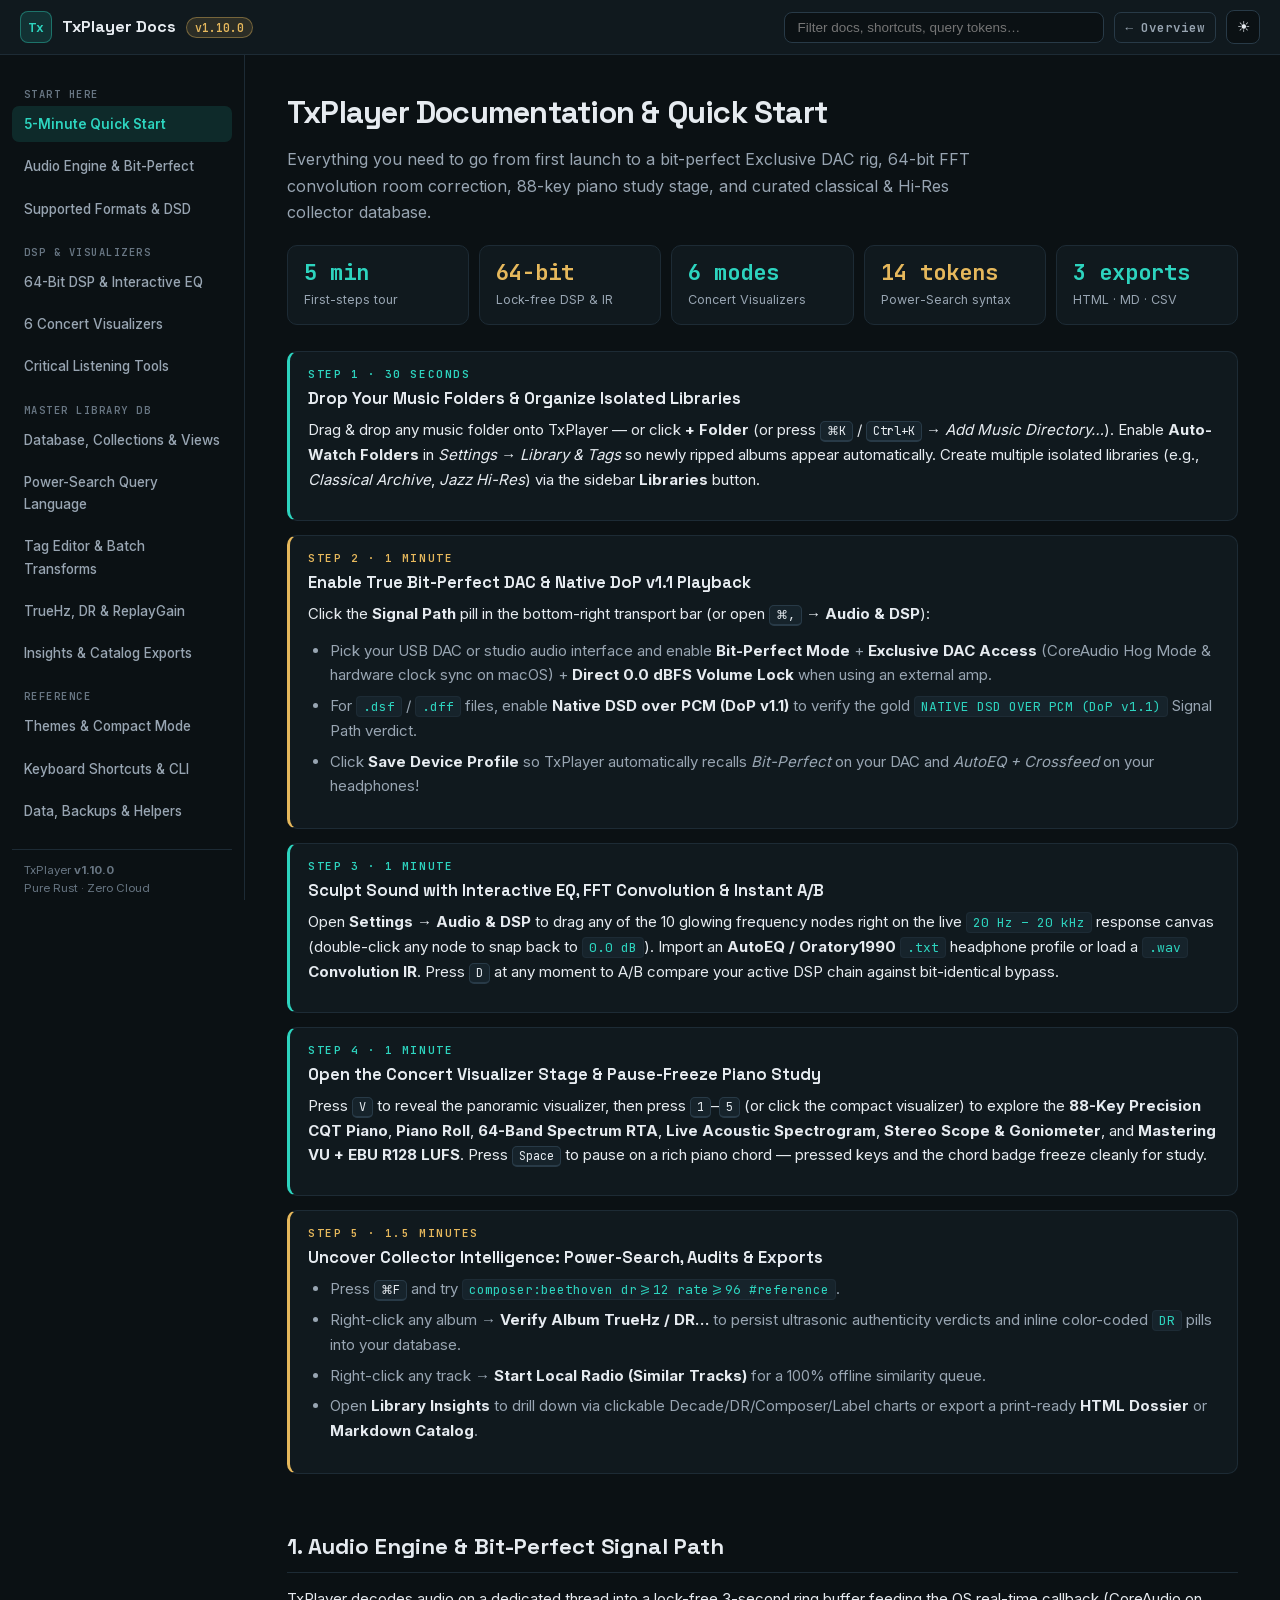
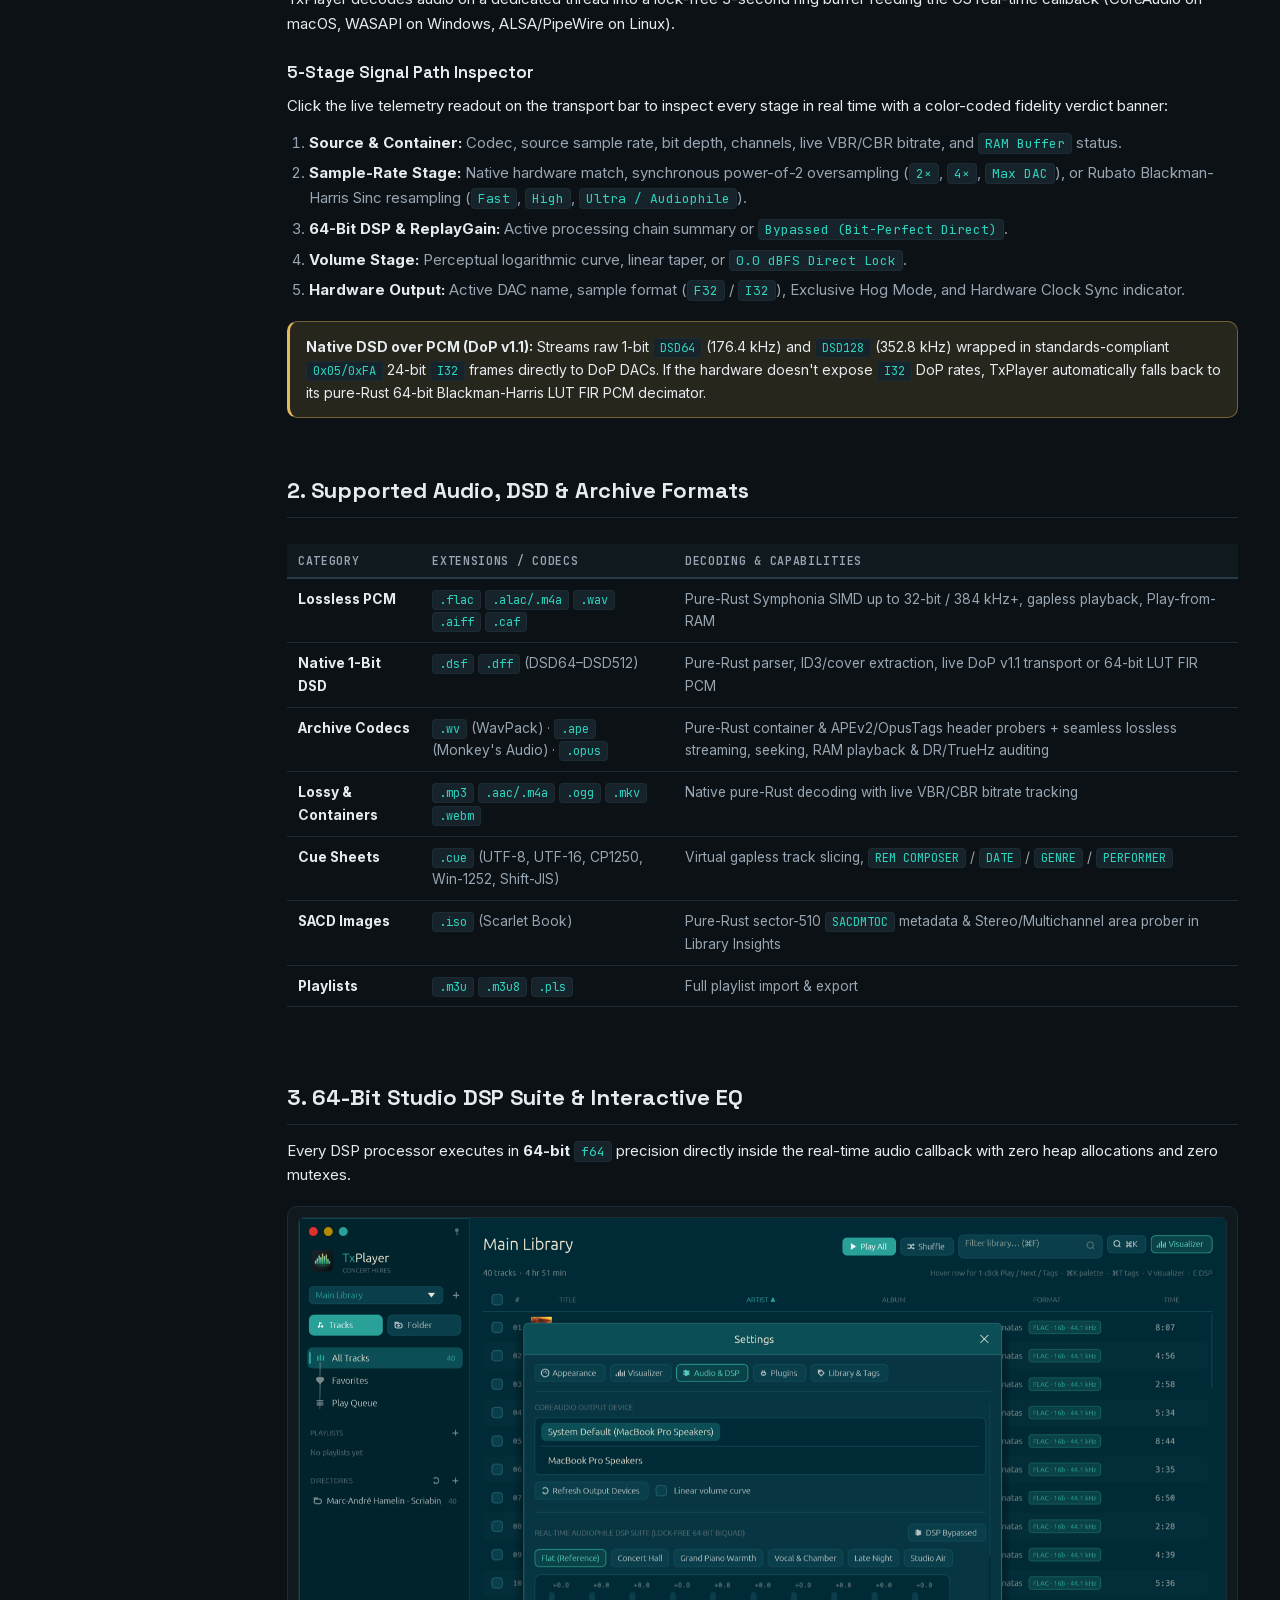
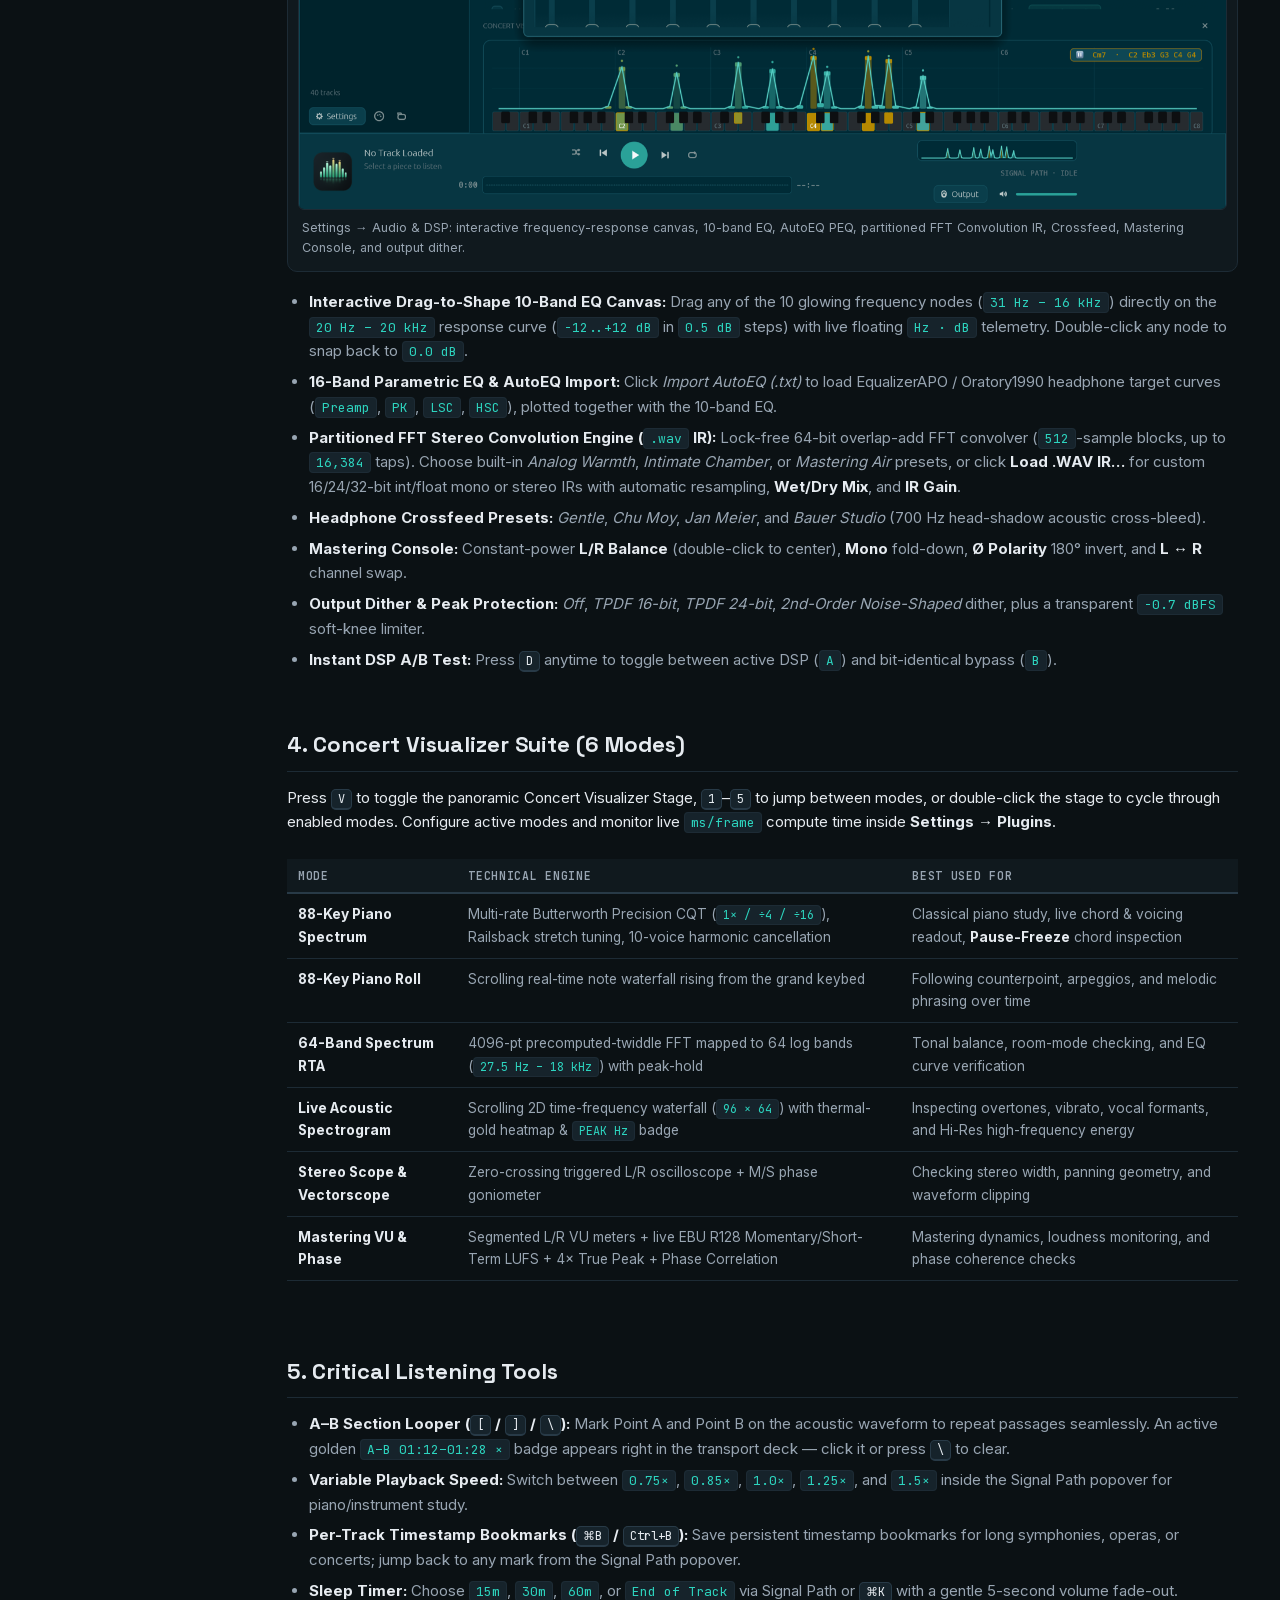
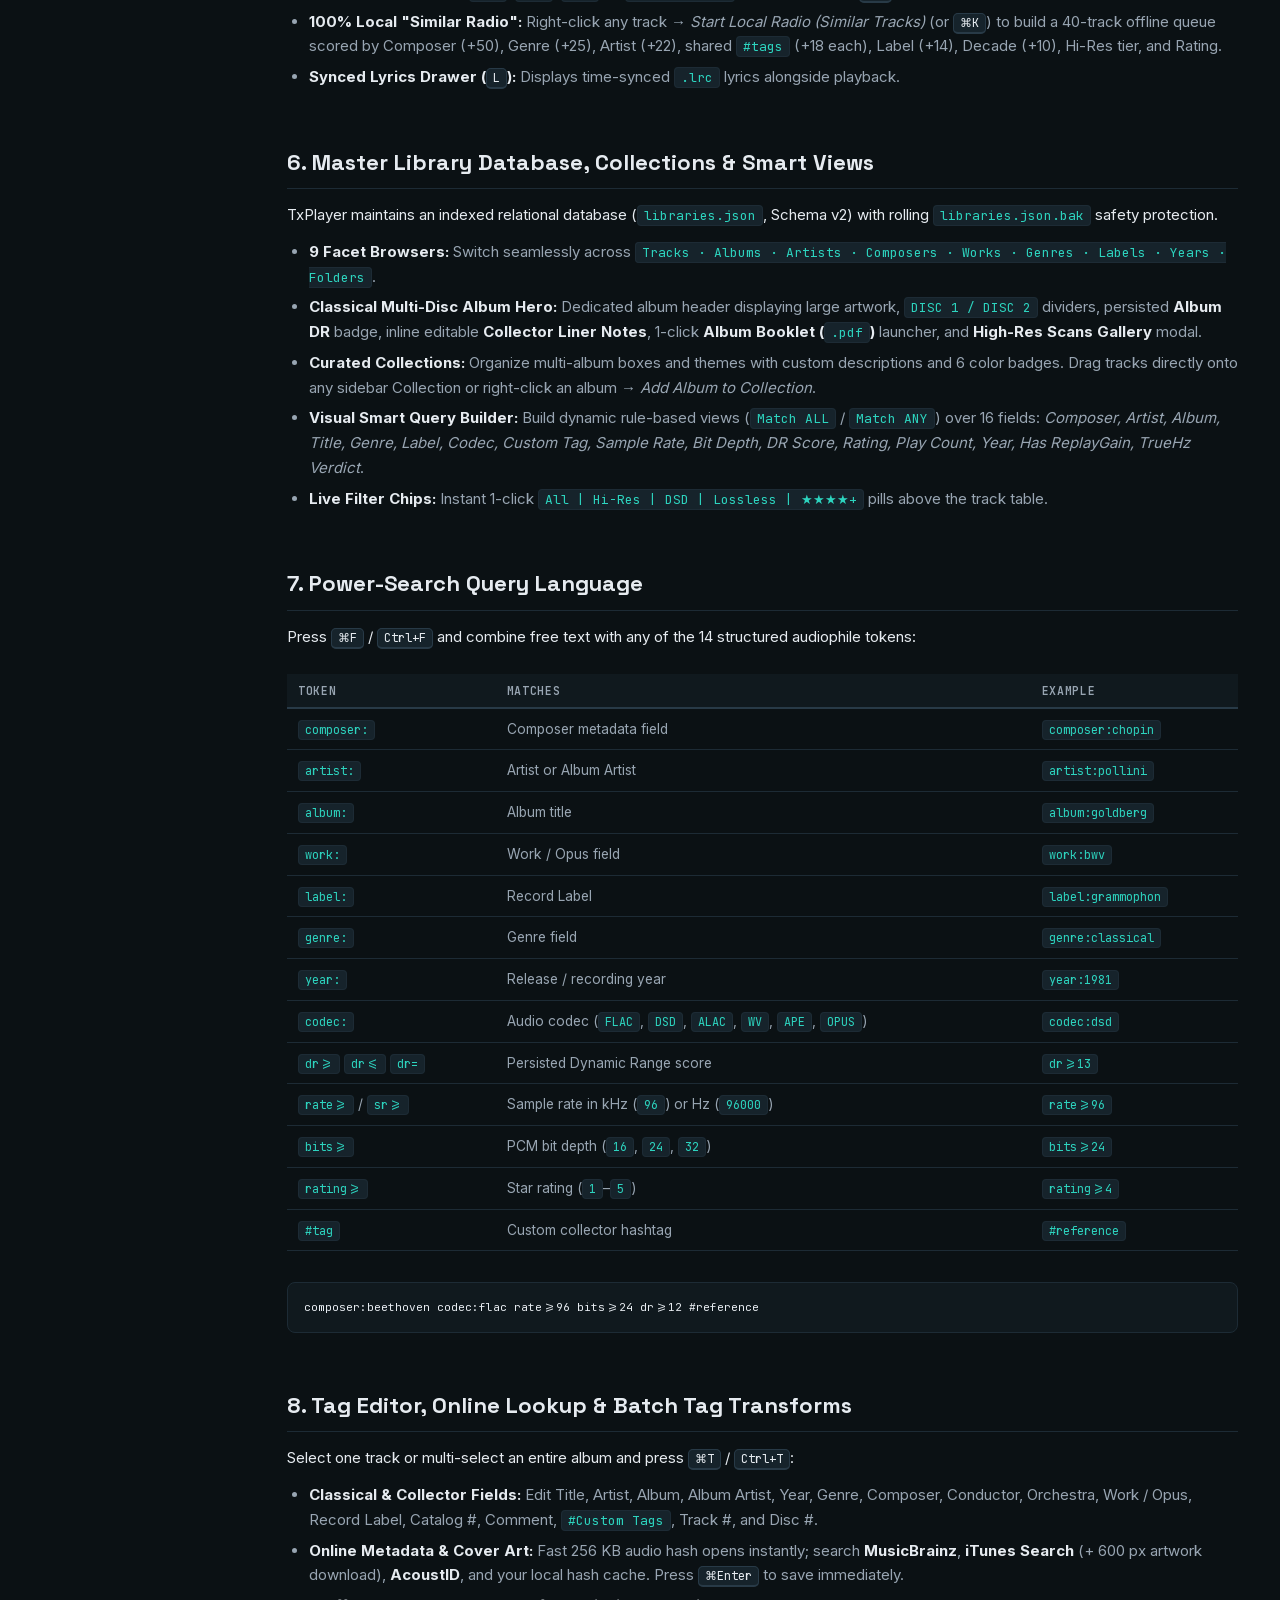
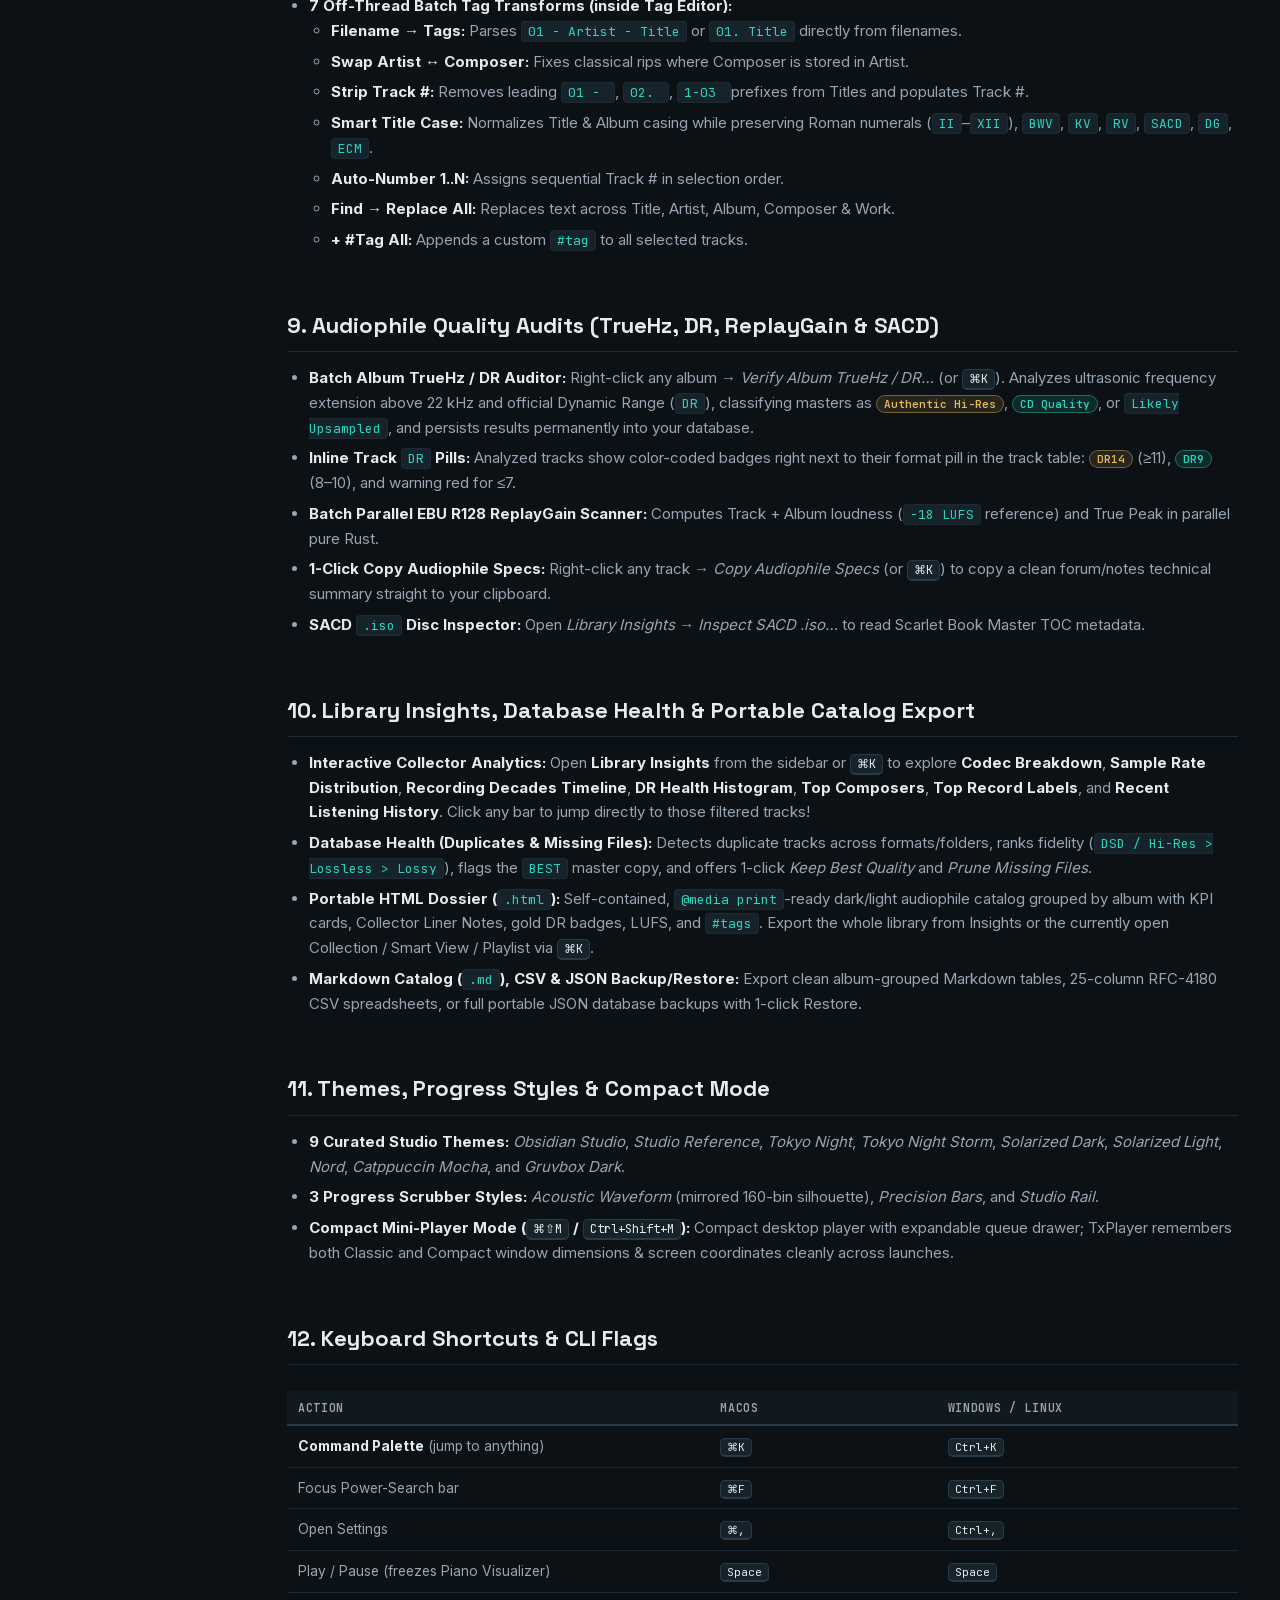
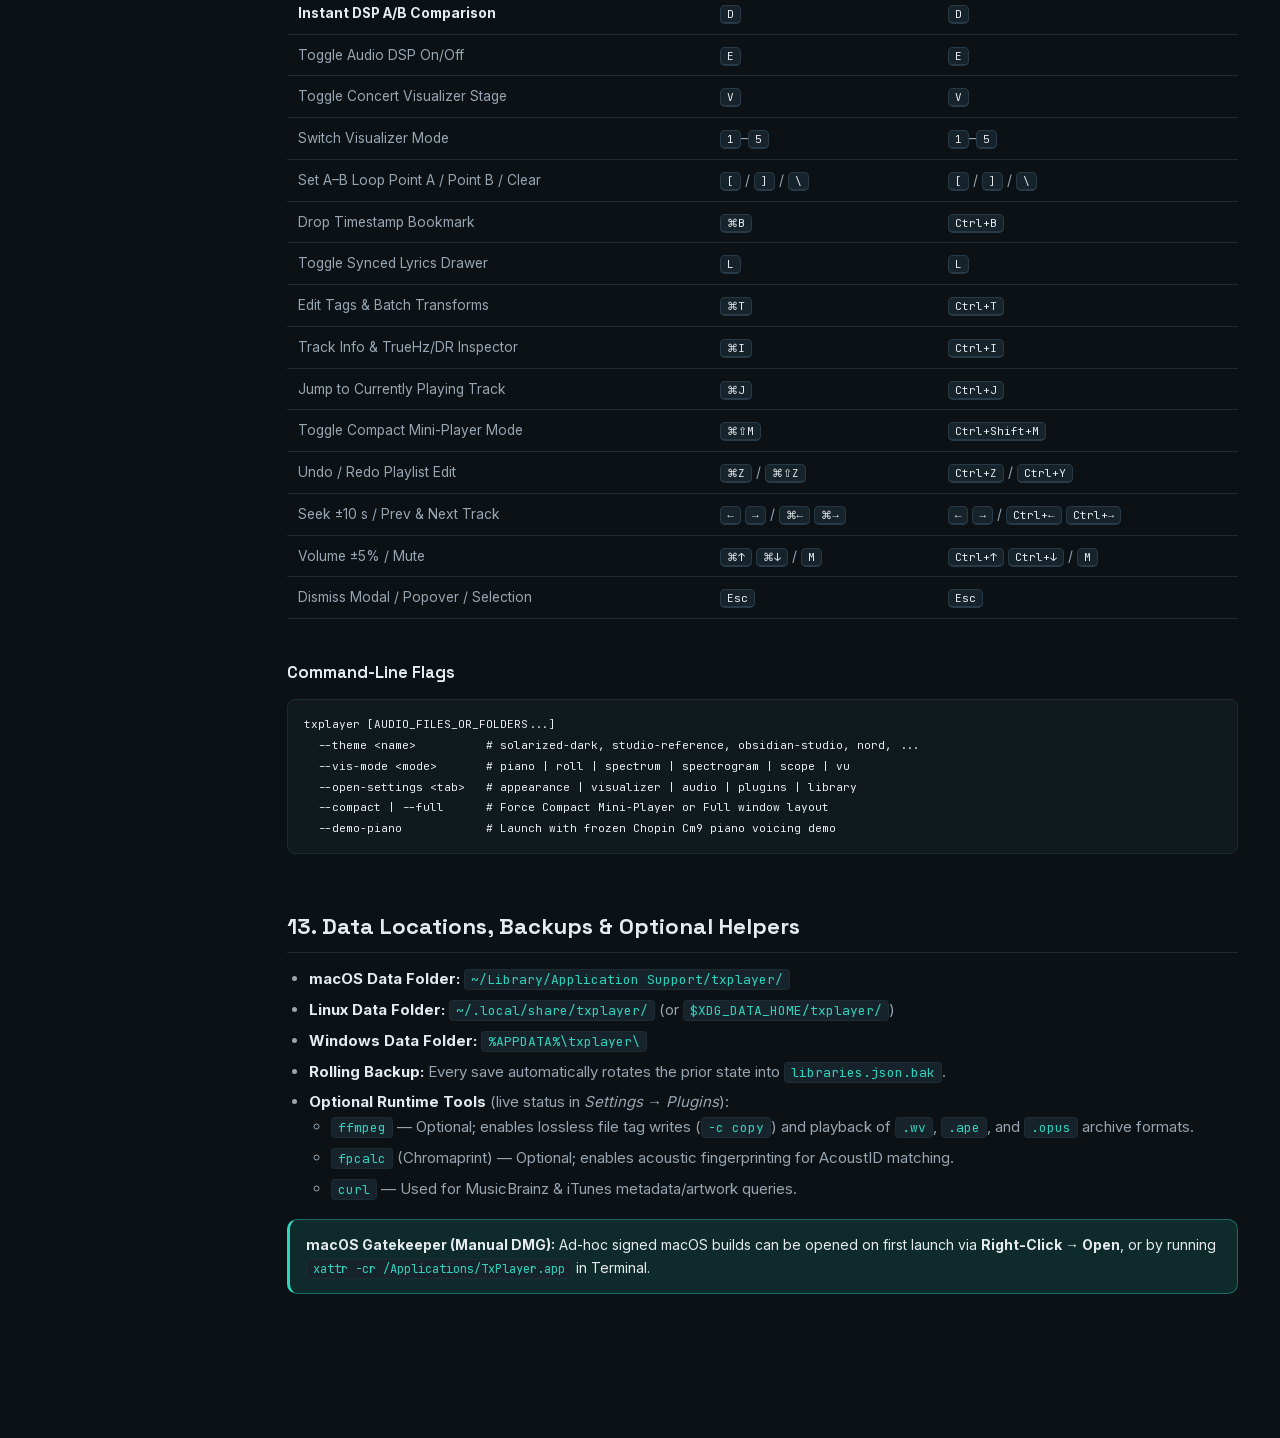
==== web/docs/index.html @ b14d5ac4 "docs: add Quick Start, Complete User Guide, updated README & tuxie.eu/txplayer web presentation" ====
<!doctype html>
<html lang="en" data-theme="dark">
<head>
<meta charset="utf-8">
<meta name="viewport" content="width=device-width, initial-scale=1">
<title>TxPlayer Documentation &amp; Quick Start · v1.10.0</title>
<link rel="icon" type="image/png" href="favicon.png">
<meta name="description" content="Complete Quick Start, First Steps, and Technical Reference Manual for TxPlayer v1.10.0 — bit-perfect Rust audiophile player, 64-bit DSP &amp; FFT convolution, 88-key piano visualizer, and master library database.">
<style>
@font-face { font-family:'Space Grotesk'; src:url('../fonts/space-grotesk.woff2') format('woff2'); font-weight:300 700; font-display:swap; }
@font-face { font-family:'Inter'; src:url('../fonts/inter.woff2') format('woff2'); font-weight:100 900; font-display:swap; }
@font-face { font-family:'JetBrains Mono'; src:url('../fonts/jetbrains-mono.woff2') format('woff2'); font-weight:100 800; font-display:swap; }

:root{
  --accent:#2dd4bf; --accent-dim:rgba(45,212,191,.13); --accent-brd:rgba(45,212,191,.4);
  --gold:#e6b85c; --gold-dim:rgba(230,184,92,.13); --gold-brd:rgba(230,184,92,.4);
  --bg:#0b1114; --bg2:#10191e; --bg3:#16232b; --panel:#10191e;
  --tx:#e6ebf0; --tx-dim:#98a5b2; --tx-mute:#687683;
  --brd:#1d2b35; --brd2:#283a47;
  --ok:#4cd98a; --warn:#e6b85c; --bad:#ff6c6c;
  --radius:10px; --maxw:1040px;
  --font:'Inter',-apple-system,BlinkMacSystemFont,"Segoe UI",Roboto,sans-serif;
  --disp:'Space Grotesk','Inter',-apple-system,BlinkMacSystemFont,"Segoe UI",sans-serif;
  --mono:'JetBrains Mono',"SF Mono",ui-monospace,Menlo,Consolas,monospace;
}
:root[data-theme="light"]{
  --accent:#0f8c7d; --accent-dim:rgba(15,140,125,.10); --accent-brd:rgba(15,140,125,.35);
  --gold:#9e6d10; --gold-dim:rgba(158,109,16,.10); --gold-brd:rgba(158,109,16,.35);
  --bg:#f6f8fa; --bg2:#ffffff; --bg3:#edf1f5; --panel:#ffffff;
  --tx:#151c22; --tx-dim:#4b5966; --tx-mute:#758492;
  --brd:#dce3ea; --brd2:#c7d2dc;
}
*{box-sizing:border-box}
html{scroll-behavior:smooth}
body{margin:0;background:var(--bg);color:var(--tx);font:15px/1.65 var(--font);-webkit-font-smoothing:antialiased}
a{color:var(--accent);text-decoration:none}
a:hover{text-decoration:underline}
code{font:.86em var(--mono);background:var(--bg3);padding:1px 6px;border-radius:4px;border:1px solid var(--brd);color:var(--accent)}
kbd{font:.8em var(--mono);background:var(--bg3);border:1px solid var(--brd2);border-bottom-width:2px;border-radius:5px;padding:1px 6px;color:var(--tx)}
pre{background:var(--bg2);border:1px solid var(--brd);border-radius:8px;padding:14px 16px;overflow-x:auto;font:13px/1.6 var(--mono);color:var(--tx)}
pre code{background:none;border:none;padding:0;color:inherit}

/* topbar */
.topbar{position:sticky;top:0;z-index:50;display:flex;align-items:center;justify-content:space-between;
  gap:14px;padding:10px 20px;background:var(--bg2);border-bottom:1px solid var(--brd);backdrop-filter:blur(10px)}
.brand{display:flex;align-items:center;gap:10px;font-family:var(--disp);font-weight:700;font-size:16px;color:var(--tx)}
.brand:hover{text-decoration:none}
.logo{background:var(--accent-dim);color:var(--accent);border:1px solid var(--accent-brd);width:32px;height:32px;border-radius:8px;display:grid;place-items:center;font:700 13px var(--mono)}
.ver-badge{background:var(--gold-dim);color:var(--gold);border:1px solid var(--gold-brd);font:600 11.5px var(--mono);padding:2px 8px;border-radius:20px}
.top-actions{display:flex;align-items:center;gap:10px}
.global-search{width:min(320px,38vw);padding:7px 12px;border-radius:8px;border:1px solid var(--brd2);background:var(--bg);color:var(--tx);font-size:13.5px}
.global-search:focus{outline:none;border-color:var(--accent);box-shadow:0 0 0 3px var(--accent-dim)}
.top-link{font:600 12.5px var(--mono);padding:6px 10px;border-radius:7px;border:1px solid var(--brd2);color:var(--tx-dim)}
.top-link:hover{border-color:var(--accent-brd);color:var(--accent);text-decoration:none}
.icon-btn{background:var(--bg);border:1px solid var(--brd2);color:var(--tx);width:34px;height:34px;border-radius:8px;cursor:pointer;font-size:15px}
.icon-btn:hover{border-color:var(--accent-brd);color:var(--accent)}

/* layout */
.layout{display:grid;grid-template-columns:245px minmax(0,1fr);max-width:1400px;margin:0 auto}
.sidenav{position:sticky;top:55px;align-self:start;height:calc(100vh - 55px);overflow-y:auto;padding:20px 12px;border-right:1px solid var(--brd)}
.sidenav .nav-group{font:600 10.5px var(--mono);text-transform:uppercase;letter-spacing:.14em;color:var(--tx-mute);padding:12px 12px 5px}
.sidenav ul{list-style:none;margin:0;padding:0}
.sidenav a{display:block;padding:7px 12px;border-radius:7px;color:var(--tx-dim);font-size:13.5px;font-weight:500}
.sidenav a:hover{background:var(--bg3);color:var(--tx);text-decoration:none}
.sidenav a.active{background:var(--accent-dim);color:var(--accent);font-weight:600}
.nav-foot{margin-top:20px;padding:12px;font-size:11.5px;color:var(--tx-mute);line-height:1.5;border-top:1px solid var(--brd)}
.content{padding:32px 42px 90px;max-width:var(--maxw);min-width:0}

/* sections */
.doc-section{margin-bottom:54px;scroll-margin-top:72px}
.doc-section.search-hidden{display:none}
h1{font-family:var(--disp);font-size:31px;font-weight:700;letter-spacing:-.025em;margin:0 0 8px}
h2{font-family:var(--disp);font-size:22px;font-weight:700;margin:0 0 14px;padding-bottom:8px;border-bottom:1px solid var(--brd)}
h3{font-family:var(--disp);font-size:16.5px;font-weight:650;margin:22px 0 8px;color:var(--tx)}
.lede{font-size:16px;color:var(--tx-dim);max-width:72ch;margin:0 0 18px}
p{margin:0 0 12px}
ul,ol{margin:0 0 14px;padding-left:22px}
li{margin-bottom:6px;color:var(--tx-dim)}
li strong{color:var(--tx)}

/* cards & callouts */
.cards{display:grid;grid-template-columns:repeat(auto-fit,minmax(145px,1fr));gap:10px;margin:20px 0 26px}
.card{background:var(--bg2);border:1px solid var(--brd);border-radius:var(--radius);padding:14px 16px}
.card .big{font:700 22px var(--mono);color:var(--accent);line-height:1.15}
.card.gold .big{color:var(--gold)}
.card .lbl{color:var(--tx-dim);font-size:12.5px;margin-top:4px}

.step-box{background:var(--bg2);border:1px solid var(--brd);border-left:3px solid var(--accent);border-radius:var(--radius);padding:15px 18px;margin:14px 0}
.step-box.gold{border-left-color:var(--gold)}
.step-num{font:600 11px var(--mono);text-transform:uppercase;letter-spacing:.14em;color:var(--accent);margin-bottom:4px}
.step-box.gold .step-num{color:var(--gold)}
.step-box h3{margin:0 0 6px}

.callout{background:var(--accent-dim);border:1px solid var(--accent-brd);border-left:3px solid var(--accent);
  border-radius:var(--radius);padding:13px 16px;margin:18px 0;font-size:14px}
.callout.gold{background:var(--gold-dim);border-color:var(--gold-brd);border-left-color:var(--gold)}

figure{margin:18px 0;background:var(--bg2);border:1px solid var(--brd);border-radius:var(--radius);padding:10px}
figure img{width:100%;height:auto;border-radius:6px;display:block;border:1px solid var(--brd)}
figcaption{font-size:12.5px;color:var(--tx-dim);padding:8px 4px 2px}

.scroll-x{overflow-x:auto}
table.ref{width:100%;border-collapse:collapse;margin:12px 0 18px;font-size:13.8px}
table.ref th{text-align:left;padding:9px 11px;border-bottom:2px solid var(--brd2);color:var(--tx-dim);font:600 11.5px var(--mono);text-transform:uppercase;letter-spacing:.06em;background:var(--bg2)}
table.ref td{padding:9px 11px;border-bottom:1px solid var(--brd);vertical-align:top;color:var(--tx-dim)}
table.ref td strong{color:var(--tx)}
table.ref tr:hover td{background:var(--bg2)}
.pill{display:inline-block;padding:1px 7px;border-radius:99px;font:600 11px var(--mono);border:1px solid var(--accent-brd);background:var(--accent-dim);color:var(--accent)}
.pill.gold{border-color:var(--gold-brd);background:var(--gold-dim);color:var(--gold)}
.search-empty{display:none;padding:24px;text-align:center;color:var(--tx-mute);background:var(--bg2);border:1px solid var(--brd);border-radius:var(--radius)}

@media (max-width: 900px){
  .layout{grid-template-columns:1fr}
  .sidenav{position:static;height:auto;border-right:none;border-bottom:1px solid var(--brd);padding:12px}
  .content{padding:22px 18px 60px}
  .top-link.hide-sm{display:none}
}
</style>
</head>
<body>

<header class="topbar">
  <a class="brand" href="../">
    <span class="logo">Tx</span>
    <span>TxPlayer Docs</span>
    <span class="ver-badge">v1.10.0</span>
  </a>
  <div class="top-actions">
    <input class="global-search" id="docSearch" type="search" placeholder="Filter docs, shortcuts, query tokens…" aria-label="Filter documentation sections">
    <a class="top-link hide-sm" href="../">← Overview</a>
    <button class="icon-btn" id="themeToggle" type="button" title="Toggle Dark / Light theme" aria-label="Toggle theme">☀</button>
  </div>
</header>

<div class="layout">
  <aside class="sidenav" aria-label="Documentation navigation">
    <div class="nav-group">Start Here</div>
    <ul>
      <li><a href="#quick-start" class="active">5-Minute Quick Start</a></li>
      <li><a href="#audio-engine">Audio Engine &amp; Bit-Perfect</a></li>
      <li><a href="#formats">Supported Formats &amp; DSD</a></li>
    </ul>
    <div class="nav-group">DSP &amp; Visualizers</div>
    <ul>
      <li><a href="#dsp-eq">64-Bit DSP &amp; Interactive EQ</a></li>
      <li><a href="#visualizers">6 Concert Visualizers</a></li>
      <li><a href="#critical-listening">Critical Listening Tools</a></li>
    </ul>
    <div class="nav-group">Master Library DB</div>
    <ul>
      <li><a href="#library-db">Database, Collections &amp; Views</a></li>
      <li><a href="#power-search">Power-Search Query Language</a></li>
      <li><a href="#tag-editor">Tag Editor &amp; Batch Transforms</a></li>
      <li><a href="#audits">TrueHz, DR &amp; ReplayGain</a></li>
      <li><a href="#insights-export">Insights &amp; Catalog Exports</a></li>
    </ul>
    <div class="nav-group">Reference</div>
    <ul>
      <li><a href="#themes-ui">Themes &amp; Compact Mode</a></li>
      <li><a href="#shortcuts">Keyboard Shortcuts &amp; CLI</a></li>
      <li><a href="#troubleshooting">Data, Backups &amp; Helpers</a></li>
    </ul>
    <div class="nav-foot">
      TxPlayer <strong>v1.10.0</strong><br>
      Pure Rust · Zero Cloud<br>
      <a href="../">tuxie.eu/txplayer</a>
    </div>
  </aside>

  <main class="content">
    <div class="search-empty" id="searchEmpty">No sections match your filter. Clear the search box to show the full manual.</div>

    <!-- QUICK START -->
    <section class="doc-section" id="quick-start">
      <h1>TxPlayer Documentation &amp; Quick Start</h1>
      <p class="lede">Everything you need to go from first launch to a bit-perfect Exclusive DAC rig, 64-bit FFT convolution room correction, 88-key piano study stage, and curated classical &amp; Hi-Res collector database.</p>

      <div class="cards">
        <div class="card"><div class="big">5 min</div><div class="lbl">First-steps tour</div></div>
        <div class="card gold"><div class="big">64-bit</div><div class="lbl">Lock-free DSP &amp; IR</div></div>
        <div class="card"><div class="big">6 modes</div><div class="lbl">Concert Visualizers</div></div>
        <div class="card gold"><div class="big">14 tokens</div><div class="lbl">Power-Search syntax</div></div>
        <div class="card"><div class="big">3 exports</div><div class="lbl">HTML · MD · CSV</div></div>
      </div>

      <div class="step-box">
        <div class="step-num">Step 1 · 30 seconds</div>
        <h3>Drop Your Music Folders &amp; Organize Isolated Libraries</h3>
        <p>Drag &amp; drop any music folder onto TxPlayer — or click <strong>+ Folder</strong> (or press <kbd>⌘K</kbd> / <kbd>Ctrl+K</kbd> → <em>Add Music Directory…</em>). Enable <strong>Auto-Watch Folders</strong> in <em>Settings → Library &amp; Tags</em> so newly ripped albums appear automatically. Create multiple isolated libraries (e.g., <em>Classical Archive</em>, <em>Jazz Hi-Res</em>) via the sidebar <strong>Libraries</strong> button.</p>
      </div>

      <div class="step-box gold">
        <div class="step-num">Step 2 · 1 minute</div>
        <h3>Enable True Bit-Perfect DAC &amp; Native DoP v1.1 Playback</h3>
        <p>Click the <strong>Signal Path</strong> pill in the bottom-right transport bar (or open <kbd>⌘,</kbd> → <strong>Audio &amp; DSP</strong>):</p>
        <ul>
          <li>Pick your USB DAC or studio audio interface and enable <strong>Bit-Perfect Mode</strong> + <strong>Exclusive DAC Access</strong> (CoreAudio Hog Mode &amp; hardware clock sync on macOS) + <strong>Direct 0.0 dBFS Volume Lock</strong> when using an external amp.</li>
          <li>For <code>.dsf</code> / <code>.dff</code> files, enable <strong>Native DSD over PCM (DoP v1.1)</strong> to verify the gold <code>NATIVE DSD OVER PCM (DoP v1.1)</code> Signal Path verdict.</li>
          <li>Click <strong>Save Device Profile</strong> so TxPlayer automatically recalls <em>Bit-Perfect</em> on your DAC and <em>AutoEQ + Crossfeed</em> on your headphones!</li>
        </ul>
      </div>

      <div class="step-box">
        <div class="step-num">Step 3 · 1 minute</div>
        <h3>Sculpt Sound with Interactive EQ, FFT Convolution &amp; Instant A/B</h3>
        <p>Open <strong>Settings → Audio &amp; DSP</strong> to drag any of the 10 glowing frequency nodes right on the live <code>20 Hz – 20 kHz</code> response canvas (double-click any node to snap back to <code>0.0 dB</code>). Import an <strong>AutoEQ / Oratory1990 <code>.txt</code></strong> headphone profile or load a <strong><code>.wav</code> Convolution IR</strong>. Press <kbd>D</kbd> at any moment to A/B compare your active DSP chain against bit-identical bypass.</p>
      </div>

      <div class="step-box">
        <div class="step-num">Step 4 · 1 minute</div>
        <h3>Open the Concert Visualizer Stage &amp; Pause-Freeze Piano Study</h3>
        <p>Press <kbd>V</kbd> to reveal the panoramic visualizer, then press <kbd>1</kbd>–<kbd>5</kbd> (or click the compact visualizer) to explore the <strong>88-Key Precision CQT Piano</strong>, <strong>Piano Roll</strong>, <strong>64-Band Spectrum RTA</strong>, <strong>Live Acoustic Spectrogram</strong>, <strong>Stereo Scope &amp; Goniometer</strong>, and <strong>Mastering VU + EBU R128 LUFS</strong>. Press <kbd>Space</kbd> to pause on a rich piano chord — pressed keys and the chord badge freeze cleanly for study.</p>
      </div>

      <div class="step-box gold">
        <div class="step-num">Step 5 · 1.5 minutes</div>
        <h3>Uncover Collector Intelligence: Power-Search, Audits &amp; Exports</h3>
        <ul>
          <li>Press <kbd>⌘F</kbd> and try <code>composer:beethoven dr&gt;=12 rate&gt;=96 #reference</code>.</li>
          <li>Right-click any album → <strong>Verify Album TrueHz / DR…</strong> to persist ultrasonic authenticity verdicts and inline color-coded <code>DR</code> pills into your database.</li>
          <li>Right-click any track → <strong>Start Local Radio (Similar Tracks)</strong> for a 100% offline similarity queue.</li>
          <li>Open <strong>Library Insights</strong> to drill down via clickable Decade/DR/Composer/Label charts or export a print-ready <strong>HTML Dossier</strong> or <strong>Markdown Catalog</strong>.</li>
        </ul>
      </div>
    </section>

    <!-- AUDIO ENGINE -->
    <section class="doc-section" id="audio-engine">
      <h2>1. Audio Engine &amp; Bit-Perfect Signal Path</h2>
      <p>TxPlayer decodes audio on a dedicated thread into a lock-free 3-second ring buffer feeding the OS real-time callback (CoreAudio on macOS, WASAPI on Windows, ALSA/PipeWire on Linux).</p>
      <h3>5-Stage Signal Path Inspector</h3>
      <p>Click the live telemetry readout on the transport bar to inspect every stage in real time with a color-coded fidelity verdict banner:</p>
      <ol>
        <li><strong>Source &amp; Container:</strong> Codec, source sample rate, bit depth, channels, live VBR/CBR bitrate, and <code>RAM Buffer</code> status.</li>
        <li><strong>Sample-Rate Stage:</strong> Native hardware match, synchronous power-of-2 oversampling (<code>2×</code>, <code>4×</code>, <code>Max DAC</code>), or Rubato Blackman-Harris Sinc resampling (<code>Fast</code>, <code>High</code>, <code>Ultra / Audiophile</code>).</li>
        <li><strong>64-Bit DSP &amp; ReplayGain:</strong> Active processing chain summary or <code>Bypassed (Bit-Perfect Direct)</code>.</li>
        <li><strong>Volume Stage:</strong> Perceptual logarithmic curve, linear taper, or <code>0.0 dBFS Direct Lock</code>.</li>
        <li><strong>Hardware Output:</strong> Active DAC name, sample format (<code>F32</code> / <code>I32</code>), Exclusive Hog Mode, and Hardware Clock Sync indicator.</li>
      </ol>
      <div class="callout gold">
        <strong>Native DSD over PCM (DoP v1.1):</strong> Streams raw 1-bit <code>DSD64</code> (176.4 kHz) and <code>DSD128</code> (352.8 kHz) wrapped in standards-compliant <code>0x05/0xFA</code> 24-bit <code>I32</code> frames directly to DoP DACs. If the hardware doesn't expose <code>I32</code> DoP rates, TxPlayer automatically falls back to its pure-Rust 64-bit Blackman-Harris LUT FIR PCM decimator.
      </div>
    </section>

    <!-- FORMATS -->
    <section class="doc-section" id="formats">
      <h2>2. Supported Audio, DSD &amp; Archive Formats</h2>
      <div class="scroll-x">
        <table class="ref">
          <thead><tr><th>Category</th><th>Extensions / Codecs</th><th>Decoding &amp; Capabilities</th></tr></thead>
          <tbody>
            <tr><td><strong>Lossless PCM</strong></td><td><code>.flac</code> <code>.alac/.m4a</code> <code>.wav</code> <code>.aiff</code> <code>.caf</code></td><td>Pure-Rust Symphonia SIMD up to 32-bit / 384 kHz+, gapless playback, Play-from-RAM</td></tr>
            <tr><td><strong>Native 1-Bit DSD</strong></td><td><code>.dsf</code> <code>.dff</code> (DSD64–DSD512)</td><td>Pure-Rust parser, ID3/cover extraction, live DoP v1.1 transport or 64-bit LUT FIR PCM</td></tr>
            <tr><td><strong>Archive Codecs</strong></td><td><code>.wv</code> (WavPack) · <code>.ape</code> (Monkey's Audio) · <code>.opus</code></td><td>Pure-Rust container &amp; APEv2/OpusTags header probers + seamless lossless streaming, seeking, RAM playback &amp; DR/TrueHz auditing</td></tr>
            <tr><td><strong>Lossy &amp; Containers</strong></td><td><code>.mp3</code> <code>.aac/.m4a</code> <code>.ogg</code> <code>.mkv</code> <code>.webm</code></td><td>Native pure-Rust decoding with live VBR/CBR bitrate tracking</td></tr>
            <tr><td><strong>Cue Sheets</strong></td><td><code>.cue</code> (UTF-8, UTF-16, CP1250, Win-1252, Shift-JIS)</td><td>Virtual gapless track slicing, <code>REM COMPOSER</code> / <code>DATE</code> / <code>GENRE</code> / <code>PERFORMER</code></td></tr>
            <tr><td><strong>SACD Images</strong></td><td><code>.iso</code> (Scarlet Book)</td><td>Pure-Rust sector-510 <code>SACDMTOC</code> metadata &amp; Stereo/Multichannel area prober in Library Insights</td></tr>
            <tr><td><strong>Playlists</strong></td><td><code>.m3u</code> <code>.m3u8</code> <code>.pls</code></td><td>Full playlist import &amp; export</td></tr>
          </tbody>
        </table>
      </div>
    </section>

    <!-- DSP & EQ -->
    <section class="doc-section" id="dsp-eq">
      <h2>3. 64-Bit Studio DSP Suite &amp; Interactive EQ</h2>
      <p>Every DSP processor executes in <strong>64-bit <code>f64</code></strong> precision directly inside the real-time audio callback with zero heap allocations and zero mutexes.</p>

      <figure>
        <img src="../img/solarized-dark-dsp.png" alt="TxPlayer Settings Audio and DSP Panel">
        <figcaption>Settings → Audio &amp; DSP: interactive frequency-response canvas, 10-band EQ, AutoEQ PEQ, partitioned FFT Convolution IR, Crossfeed, Mastering Console, and output dither.</figcaption>
      </figure>

      <ul>
        <li><strong>Interactive Drag-to-Shape 10-Band EQ Canvas:</strong> Drag any of the 10 glowing frequency nodes (<code>31 Hz – 16 kHz</code>) directly on the <code>20 Hz – 20 kHz</code> response curve (<code>-12..+12 dB</code> in <code>0.5 dB</code> steps) with live floating <code>Hz · dB</code> telemetry. Double-click any node to snap back to <code>0.0 dB</code>.</li>
        <li><strong>16-Band Parametric EQ &amp; AutoEQ Import:</strong> Click <em>Import AutoEQ (.txt)</em> to load EqualizerAPO / Oratory1990 headphone target curves (<code>Preamp</code>, <code>PK</code>, <code>LSC</code>, <code>HSC</code>), plotted together with the 10-band EQ.</li>
        <li><strong>Partitioned FFT Stereo Convolution Engine (<code>.wav</code> IR):</strong> Lock-free 64-bit overlap-add FFT convolver (<code>512</code>-sample blocks, up to <code>16,384</code> taps). Choose built-in <em>Analog Warmth</em>, <em>Intimate Chamber</em>, or <em>Mastering Air</em> presets, or click <strong>Load .WAV IR…</strong> for custom 16/24/32-bit int/float mono or stereo IRs with automatic resampling, <strong>Wet/Dry Mix</strong>, and <strong>IR Gain</strong>.</li>
        <li><strong>Headphone Crossfeed Presets:</strong> <em>Gentle</em>, <em>Chu Moy</em>, <em>Jan Meier</em>, and <em>Bauer Studio</em> (700 Hz head-shadow acoustic cross-bleed).</li>
        <li><strong>Mastering Console:</strong> Constant-power <strong>L/R Balance</strong> (double-click to center), <strong>Mono</strong> fold-down, <strong>Ø Polarity</strong> 180° invert, and <strong>L ↔ R</strong> channel swap.</li>
        <li><strong>Output Dither &amp; Peak Protection:</strong> <em>Off</em>, <em>TPDF 16-bit</em>, <em>TPDF 24-bit</em>, <em>2nd-Order Noise-Shaped</em> dither, plus a transparent <code>-0.7 dBFS</code> soft-knee limiter.</li>
        <li><strong>Instant DSP A/B Test:</strong> Press <kbd>D</kbd> anytime to toggle between active DSP (<code>A</code>) and bit-identical bypass (<code>B</code>).</li>
      </ul>
    </section>

    <!-- VISUALIZERS -->
    <section class="doc-section" id="visualizers">
      <h2>4. Concert Visualizer Suite (6 Modes)</h2>
      <p>Press <kbd>V</kbd> to toggle the panoramic Concert Visualizer Stage, <kbd>1</kbd>–<kbd>5</kbd> to jump between modes, or double-click the stage to cycle through enabled modes. Configure active modes and monitor live <code>ms/frame</code> compute time inside <strong>Settings → Plugins</strong>.</p>

      <div class="scroll-x">
        <table class="ref">
          <thead><tr><th>Mode</th><th>Technical Engine</th><th>Best Used For</th></tr></thead>
          <tbody>
            <tr><td><strong>88-Key Piano Spectrum</strong></td><td>Multi-rate Butterworth Precision CQT (<code>1× / ÷4 / ÷16</code>), Railsback stretch tuning, 10-voice harmonic cancellation</td><td>Classical piano study, live chord &amp; voicing readout, <strong>Pause-Freeze</strong> chord inspection</td></tr>
            <tr><td><strong>88-Key Piano Roll</strong></td><td>Scrolling real-time note waterfall rising from the grand keybed</td><td>Following counterpoint, arpeggios, and melodic phrasing over time</td></tr>
            <tr><td><strong>64-Band Spectrum RTA</strong></td><td>4096-pt precomputed-twiddle FFT mapped to 64 log bands (<code>27.5 Hz – 18 kHz</code>) with peak-hold</td><td>Tonal balance, room-mode checking, and EQ curve verification</td></tr>
            <tr><td><strong>Live Acoustic Spectrogram</strong></td><td>Scrolling 2D time-frequency waterfall (<code>96 × 64</code>) with thermal-gold heatmap &amp; <code>PEAK Hz</code> badge</td><td>Inspecting overtones, vibrato, vocal formants, and Hi-Res high-frequency energy</td></tr>
            <tr><td><strong>Stereo Scope &amp; Vectorscope</strong></td><td>Zero-crossing triggered L/R oscilloscope + M/S phase goniometer</td><td>Checking stereo width, panning geometry, and waveform clipping</td></tr>
            <tr><td><strong>Mastering VU &amp; Phase</strong></td><td>Segmented L/R VU meters + live EBU R128 Momentary/Short-Term LUFS + 4× True Peak + Phase Correlation</td><td>Mastering dynamics, loudness monitoring, and phase coherence checks</td></tr>
          </tbody>
        </table>
      </div>
    </section>

    <!-- CRITICAL LISTENING -->
    <section class="doc-section" id="critical-listening">
      <h2>5. Critical Listening Tools</h2>
      <ul>
        <li><strong>A–B Section Looper (<kbd>[</kbd> / <kbd>]</kbd> / <kbd>\</kbd>):</strong> Mark Point A and Point B on the acoustic waveform to repeat passages seamlessly. An active golden <code>A–B 01:12–01:28 ×</code> badge appears right in the transport deck — click it or press <kbd>\</kbd> to clear.</li>
        <li><strong>Variable Playback Speed:</strong> Switch between <code>0.75×</code>, <code>0.85×</code>, <code>1.0×</code>, <code>1.25×</code>, and <code>1.5×</code> inside the Signal Path popover for piano/instrument study.</li>
        <li><strong>Per-Track Timestamp Bookmarks (<kbd>⌘B</kbd> / <kbd>Ctrl+B</kbd>):</strong> Save persistent timestamp bookmarks for long symphonies, operas, or concerts; jump back to any mark from the Signal Path popover.</li>
        <li><strong>Sleep Timer:</strong> Choose <code>15m</code>, <code>30m</code>, <code>60m</code>, or <code>End of Track</code> via Signal Path or <kbd>⌘K</kbd> with a gentle 5-second volume fade-out.</li>
        <li><strong>100% Local "Similar Radio":</strong> Right-click any track → <em>Start Local Radio (Similar Tracks)</em> (or <kbd>⌘K</kbd>) to build a 40-track offline queue scored by Composer (+50), Genre (+25), Artist (+22), shared <code>#tags</code> (+18 each), Label (+14), Decade (+10), Hi-Res tier, and Rating.</li>
        <li><strong>Synced Lyrics Drawer (<kbd>L</kbd>):</strong> Displays time-synced <code>.lrc</code> lyrics alongside playback.</li>
      </ul>
    </section>

    <!-- LIBRARY DB -->
    <section class="doc-section" id="library-db">
      <h2>6. Master Library Database, Collections &amp; Smart Views</h2>
      <p>TxPlayer maintains an indexed relational database (<code>libraries.json</code>, Schema v2) with rolling <code>libraries.json.bak</code> safety protection.</p>
      <ul>
        <li><strong>9 Facet Browsers:</strong> Switch seamlessly across <code>Tracks · Albums · Artists · Composers · Works · Genres · Labels · Years · Folders</code>.</li>
        <li><strong>Classical Multi-Disc Album Hero:</strong> Dedicated album header displaying large artwork, <code>DISC 1 / DISC 2</code> dividers, persisted <strong>Album DR</strong> badge, inline editable <strong>Collector Liner Notes</strong>, 1-click <strong>Album Booklet (<code>.pdf</code>)</strong> launcher, and <strong>High-Res Scans Gallery</strong> modal.</li>
        <li><strong>Curated Collections:</strong> Organize multi-album boxes and themes with custom descriptions and 6 color badges. Drag tracks directly onto any sidebar Collection or right-click an album → <em>Add Album to Collection</em>.</li>
        <li><strong>Visual Smart Query Builder:</strong> Build dynamic rule-based views (<code>Match ALL</code> / <code>Match ANY</code>) over 16 fields: <em>Composer, Artist, Album, Title, Genre, Label, Codec, Custom Tag, Sample Rate, Bit Depth, DR Score, Rating, Play Count, Year, Has ReplayGain, TrueHz Verdict</em>.</li>
        <li><strong>Live Filter Chips:</strong> Instant 1-click <code>All | Hi-Res | DSD | Lossless | ★★★★+</code> pills above the track table.</li>
      </ul>
    </section>

    <!-- POWER SEARCH -->
    <section class="doc-section" id="power-search">
      <h2>7. Power-Search Query Language</h2>
      <p>Press <kbd>⌘F</kbd> / <kbd>Ctrl+F</kbd> and combine free text with any of the 14 structured audiophile tokens:</p>
      <div class="scroll-x">
        <table class="ref">
          <thead><tr><th>Token</th><th>Matches</th><th>Example</th></tr></thead>
          <tbody>
            <tr><td><code>composer:</code></td><td>Composer metadata field</td><td><code>composer:chopin</code></td></tr>
            <tr><td><code>artist:</code></td><td>Artist or Album Artist</td><td><code>artist:pollini</code></td></tr>
            <tr><td><code>album:</code></td><td>Album title</td><td><code>album:goldberg</code></td></tr>
            <tr><td><code>work:</code></td><td>Work / Opus field</td><td><code>work:bwv</code></td></tr>
            <tr><td><code>label:</code></td><td>Record Label</td><td><code>label:grammophon</code></td></tr>
            <tr><td><code>genre:</code></td><td>Genre field</td><td><code>genre:classical</code></td></tr>
            <tr><td><code>year:</code></td><td>Release / recording year</td><td><code>year:1981</code></td></tr>
            <tr><td><code>codec:</code></td><td>Audio codec (<code>FLAC</code>, <code>DSD</code>, <code>ALAC</code>, <code>WV</code>, <code>APE</code>, <code>OPUS</code>)</td><td><code>codec:dsd</code></td></tr>
            <tr><td><code>dr&gt;=</code> <code>dr&lt;=</code> <code>dr=</code></td><td>Persisted Dynamic Range score</td><td><code>dr&gt;=13</code></td></tr>
            <tr><td><code>rate&gt;=</code> / <code>sr&gt;=</code></td><td>Sample rate in kHz (<code>96</code>) or Hz (<code>96000</code>)</td><td><code>rate&gt;=96</code></td></tr>
            <tr><td><code>bits&gt;=</code></td><td>PCM bit depth (<code>16</code>, <code>24</code>, <code>32</code>)</td><td><code>bits&gt;=24</code></td></tr>
            <tr><td><code>rating&gt;=</code></td><td>Star rating (<code>1</code>–<code>5</code>)</td><td><code>rating&gt;=4</code></td></tr>
            <tr><td><code>#tag</code></td><td>Custom collector hashtag</td><td><code>#reference</code></td></tr>
          </tbody>
        </table>
      </div>
      <pre><code>composer:beethoven codec:flac rate&gt;=96 bits&gt;=24 dr&gt;=12 #reference</code></pre>
    </section>

    <!-- TAG EDITOR -->
    <section class="doc-section" id="tag-editor">
      <h2>8. Tag Editor, Online Lookup &amp; Batch Tag Transforms</h2>
      <p>Select one track or multi-select an entire album and press <kbd>⌘T</kbd> / <kbd>Ctrl+T</kbd>:</p>
      <ul>
        <li><strong>Classical &amp; Collector Fields:</strong> Edit Title, Artist, Album, Album Artist, Year, Genre, Composer, Conductor, Orchestra, Work / Opus, Record Label, Catalog #, Comment, <code>#Custom Tags</code>, Track #, and Disc #.</li>
        <li><strong>Online Metadata &amp; Cover Art:</strong> Fast 256&nbsp;KB audio hash opens instantly; search <strong>MusicBrainz</strong>, <strong>iTunes Search</strong> (+ 600&nbsp;px artwork download), <strong>AcoustID</strong>, and your local hash cache. Press <kbd>⌘Enter</kbd> to save immediately.</li>
        <li><strong>7 Off-Thread Batch Tag Transforms (inside Tag Editor):</strong>
          <ul>
            <li><strong>Filename → Tags:</strong> Parses <code>01 - Artist - Title</code> or <code>01. Title</code> directly from filenames.</li>
            <li><strong>Swap Artist ↔ Composer:</strong> Fixes classical rips where Composer is stored in Artist.</li>
            <li><strong>Strip Track #:</strong> Removes leading <code>01 - </code>, <code>02. </code>, <code>1-03 </code> prefixes from Titles and populates Track #.</li>
            <li><strong>Smart Title Case:</strong> Normalizes Title &amp; Album casing while preserving Roman numerals (<code>II</code>–<code>XII</code>), <code>BWV</code>, <code>KV</code>, <code>RV</code>, <code>SACD</code>, <code>DG</code>, <code>ECM</code>.</li>
            <li><strong>Auto-Number 1..N:</strong> Assigns sequential Track # in selection order.</li>
            <li><strong>Find → Replace All:</strong> Replaces text across Title, Artist, Album, Composer &amp; Work.</li>
            <li><strong>+ #Tag All:</strong> Appends a custom <code>#tag</code> to all selected tracks.</li>
          </ul>
        </li>
      </ul>
    </section>

    <!-- AUDITS -->
    <section class="doc-section" id="audits">
      <h2>9. Audiophile Quality Audits (TrueHz, DR, ReplayGain &amp; SACD)</h2>
      <ul>
        <li><strong>Batch Album TrueHz / DR Auditor:</strong> Right-click any album → <em>Verify Album TrueHz / DR…</em> (or <kbd>⌘K</kbd>). Analyzes ultrasonic frequency extension above 22&nbsp;kHz and official Dynamic Range (<code>DR</code>), classifying masters as <span class="pill gold">Authentic Hi-Res</span>, <span class="pill">CD Quality</span>, or <code>Likely Upsampled</code>, and persists results permanently into your database.</li>
        <li><strong>Inline Track <code>DR</code> Pills:</strong> Analyzed tracks show color-coded badges right next to their format pill in the track table: <span class="pill gold">DR14</span> (≥11), <span class="pill">DR9</span> (8–10), and warning red for ≤7.</li>
        <li><strong>Batch Parallel EBU R128 ReplayGain Scanner:</strong> Computes Track + Album loudness (<code>-18 LUFS</code> reference) and True Peak in parallel pure Rust.</li>
        <li><strong>1-Click Copy Audiophile Specs:</strong> Right-click any track → <em>Copy Audiophile Specs</em> (or <kbd>⌘K</kbd>) to copy a clean forum/notes technical summary straight to your clipboard.</li>
        <li><strong>SACD <code>.iso</code> Disc Inspector:</strong> Open <em>Library Insights → Inspect SACD .iso…</em> to read Scarlet Book Master TOC metadata.</li>
      </ul>
    </section>

    <!-- INSIGHTS & EXPORTS -->
    <section class="doc-section" id="insights-export">
      <h2>10. Library Insights, Database Health &amp; Portable Catalog Export</h2>
      <ul>
        <li><strong>Interactive Collector Analytics:</strong> Open <strong>Library Insights</strong> from the sidebar or <kbd>⌘K</kbd> to explore <strong>Codec Breakdown</strong>, <strong>Sample Rate Distribution</strong>, <strong>Recording Decades Timeline</strong>, <strong>DR Health Histogram</strong>, <strong>Top Composers</strong>, <strong>Top Record Labels</strong>, and <strong>Recent Listening History</strong>. Click any bar to jump directly to those filtered tracks!</li>
        <li><strong>Database Health (Duplicates &amp; Missing Files):</strong> Detects duplicate tracks across formats/folders, ranks fidelity (<code>DSD / Hi-Res &gt; Lossless &gt; Lossy</code>), flags the <code>BEST</code> master copy, and offers 1-click <em>Keep Best Quality</em> and <em>Prune Missing Files</em>.</li>
        <li><strong>Portable HTML Dossier (<code>.html</code>):</strong> Self-contained, <code>@media print</code>-ready dark/light audiophile catalog grouped by album with KPI cards, Collector Liner Notes, gold DR badges, LUFS, and <code>#tags</code>. Export the whole library from Insights or the currently open Collection / Smart View / Playlist via <kbd>⌘K</kbd>.</li>
        <li><strong>Markdown Catalog (<code>.md</code>), CSV &amp; JSON Backup/Restore:</strong> Export clean album-grouped Markdown tables, 25-column RFC-4180 CSV spreadsheets, or full portable JSON database backups with 1-click Restore.</li>
      </ul>
    </section>

    <!-- THEMES -->
    <section class="doc-section" id="themes-ui">
      <h2>11. Themes, Progress Styles &amp; Compact Mode</h2>
      <ul>
        <li><strong>9 Curated Studio Themes:</strong> <em>Obsidian Studio</em>, <em>Studio Reference</em>, <em>Tokyo Night</em>, <em>Tokyo Night Storm</em>, <em>Solarized Dark</em>, <em>Solarized Light</em>, <em>Nord</em>, <em>Catppuccin Mocha</em>, and <em>Gruvbox Dark</em>.</li>
        <li><strong>3 Progress Scrubber Styles:</strong> <em>Acoustic Waveform</em> (mirrored 160-bin silhouette), <em>Precision Bars</em>, and <em>Studio Rail</em>.</li>
        <li><strong>Compact Mini-Player Mode (<kbd>⌘⇧M</kbd> / <kbd>Ctrl+Shift+M</kbd>):</strong> Compact desktop player with expandable queue drawer; TxPlayer remembers both Classic and Compact window dimensions &amp; screen coordinates cleanly across launches.</li>
      </ul>
    </section>

    <!-- SHORTCUTS & CLI -->
    <section class="doc-section" id="shortcuts">
      <h2>12. Keyboard Shortcuts &amp; CLI Flags</h2>
      <div class="scroll-x">
        <table class="ref">
          <thead><tr><th>Action</th><th>macOS</th><th>Windows / Linux</th></tr></thead>
          <tbody>
            <tr><td><strong>Command Palette</strong> (jump to anything)</td><td><kbd>⌘K</kbd></td><td><kbd>Ctrl+K</kbd></td></tr>
            <tr><td>Focus Power-Search bar</td><td><kbd>⌘F</kbd></td><td><kbd>Ctrl+F</kbd></td></tr>
            <tr><td>Open Settings</td><td><kbd>⌘,</kbd></td><td><kbd>Ctrl+,</kbd></td></tr>
            <tr><td>Play / Pause (freezes Piano Visualizer)</td><td><kbd>Space</kbd></td><td><kbd>Space</kbd></td></tr>
            <tr><td><strong>Instant DSP A/B Comparison</strong></td><td><kbd>D</kbd></td><td><kbd>D</kbd></td></tr>
            <tr><td>Toggle Audio DSP On/Off</td><td><kbd>E</kbd></td><td><kbd>E</kbd></td></tr>
            <tr><td>Toggle Concert Visualizer Stage</td><td><kbd>V</kbd></td><td><kbd>V</kbd></td></tr>
            <tr><td>Switch Visualizer Mode</td><td><kbd>1</kbd>–<kbd>5</kbd></td><td><kbd>1</kbd>–<kbd>5</kbd></td></tr>
            <tr><td>Set A–B Loop Point A / Point B / Clear</td><td><kbd>[</kbd> / <kbd>]</kbd> / <kbd>\</kbd></td><td><kbd>[</kbd> / <kbd>]</kbd> / <kbd>\</kbd></td></tr>
            <tr><td>Drop Timestamp Bookmark</td><td><kbd>⌘B</kbd></td><td><kbd>Ctrl+B</kbd></td></tr>
            <tr><td>Toggle Synced Lyrics Drawer</td><td><kbd>L</kbd></td><td><kbd>L</kbd></td></tr>
            <tr><td>Edit Tags &amp; Batch Transforms</td><td><kbd>⌘T</kbd></td><td><kbd>Ctrl+T</kbd></td></tr>
            <tr><td>Track Info &amp; TrueHz/DR Inspector</td><td><kbd>⌘I</kbd></td><td><kbd>Ctrl+I</kbd></td></tr>
            <tr><td>Jump to Currently Playing Track</td><td><kbd>⌘J</kbd></td><td><kbd>Ctrl+J</kbd></td></tr>
            <tr><td>Toggle Compact Mini-Player Mode</td><td><kbd>⌘⇧M</kbd></td><td><kbd>Ctrl+Shift+M</kbd></td></tr>
            <tr><td>Undo / Redo Playlist Edit</td><td><kbd>⌘Z</kbd> / <kbd>⌘⇧Z</kbd></td><td><kbd>Ctrl+Z</kbd> / <kbd>Ctrl+Y</kbd></td></tr>
            <tr><td>Seek ±10 s / Prev &amp; Next Track</td><td><kbd>←</kbd> <kbd>→</kbd> / <kbd>⌘←</kbd> <kbd>⌘→</kbd></td><td><kbd>←</kbd> <kbd>→</kbd> / <kbd>Ctrl+←</kbd> <kbd>Ctrl+→</kbd></td></tr>
            <tr><td>Volume ±5% / Mute</td><td><kbd>⌘↑</kbd> <kbd>⌘↓</kbd> / <kbd>M</kbd></td><td><kbd>Ctrl+↑</kbd> <kbd>Ctrl+↓</kbd> / <kbd>M</kbd></td></tr>
            <tr><td>Dismiss Modal / Popover / Selection</td><td><kbd>Esc</kbd></td><td><kbd>Esc</kbd></td></tr>
          </tbody>
        </table>
      </div>
      <h3>Command-Line Flags</h3>
      <pre><code>txplayer [AUDIO_FILES_OR_FOLDERS...]
  --theme &lt;name&gt;          # solarized-dark, studio-reference, obsidian-studio, nord, ...
  --vis-mode &lt;mode&gt;       # piano | roll | spectrum | spectrogram | scope | vu
  --open-settings &lt;tab&gt;   # appearance | visualizer | audio | plugins | library
  --compact | --full      # Force Compact Mini-Player or Full window layout
  --demo-piano            # Launch with frozen Chopin Cm9 piano voicing demo</code></pre>
    </section>

    <!-- TROUBLESHOOTING -->
    <section class="doc-section" id="troubleshooting">
      <h2>13. Data Locations, Backups &amp; Optional Helpers</h2>
      <ul>
        <li><strong>macOS Data Folder:</strong> <code>~/Library/Application Support/txplayer/</code></li>
        <li><strong>Linux Data Folder:</strong> <code>~/.local/share/txplayer/</code> (or <code>$XDG_DATA_HOME/txplayer/</code>)</li>
        <li><strong>Windows Data Folder:</strong> <code>%APPDATA%\txplayer\</code></li>
        <li><strong>Rolling Backup:</strong> Every save automatically rotates the prior state into <code>libraries.json.bak</code>.</li>
        <li><strong>Optional Runtime Tools</strong> (live status in <em>Settings → Plugins</em>):
          <ul>
            <li><code>ffmpeg</code> — Optional; enables lossless file tag writes (<code>-c copy</code>) and playback of <code>.wv</code>, <code>.ape</code>, and <code>.opus</code> archive formats.</li>
            <li><code>fpcalc</code> (Chromaprint) — Optional; enables acoustic fingerprinting for AcoustID matching.</li>
            <li><code>curl</code> — Used for MusicBrainz &amp; iTunes metadata/artwork queries.</li>
          </ul>
        </li>
      </ul>
      <div class="callout">
        <strong>macOS Gatekeeper (Manual DMG):</strong> Ad-hoc signed macOS builds can be opened on first launch via <strong>Right-Click → Open</strong>, or by running <code>xattr -cr /Applications/TxPlayer.app</code> in Terminal.
      </div>
    </section>
  </main>
</div>

<script>
(function(){
  'use strict';
  var root = document.documentElement;
  var toggle = document.getElementById('themeToggle');
  var saved = localStorage.getItem('txplayer-docs-theme');
  if (saved === 'light' || saved === 'dark') root.setAttribute('data-theme', saved);
  function syncIcon(){
    var light = root.getAttribute('data-theme') === 'light';
    toggle.textContent = light ? '☾' : '☀';
  }
  syncIcon();
  toggle.addEventListener('click', function(){
    var next = root.getAttribute('data-theme') === 'light' ? 'dark' : 'light';
    root.setAttribute('data-theme', next);
    localStorage.setItem('txplayer-docs-theme', next);
    syncIcon();
  });

  // Live section filter
  var search = document.getElementById('docSearch');
  var sections = Array.prototype.slice.call(document.querySelectorAll('.doc-section'));
  var empty = document.getElementById('searchEmpty');
  search.addEventListener('input', function(){
    var q = search.value.trim().toLowerCase();
    var terms = q ? q.split(/\s+/) : [];
    var shown = 0;
    sections.forEach(function(sec){
      var txt = sec.textContent.toLowerCase();
      var ok = terms.every(function(t){ return txt.indexOf(t) !== -1; });
      sec.classList.toggle('search-hidden', !ok);
      if (ok) shown++;
    });
    empty.style.display = shown === 0 ? 'block' : 'none';
  });

  // Sidebar scrollspy
  var navLinks = Array.prototype.slice.call(document.querySelectorAll('.sidenav a[href^="#"]'));
  if ('IntersectionObserver' in window) {
    var io = new IntersectionObserver(function(entries){
      entries.forEach(function(e){
        if (!e.isIntersecting) return;
        navLinks.forEach(function(a){
          a.classList.toggle('active', a.getAttribute('href') === '#' + e.target.id);
        });
      });
    }, { rootMargin: '-20% 0px -70% 0px' });
    sections.forEach(function(s){ io.observe(s); });
  }
})();
</script>
</body>
</html>
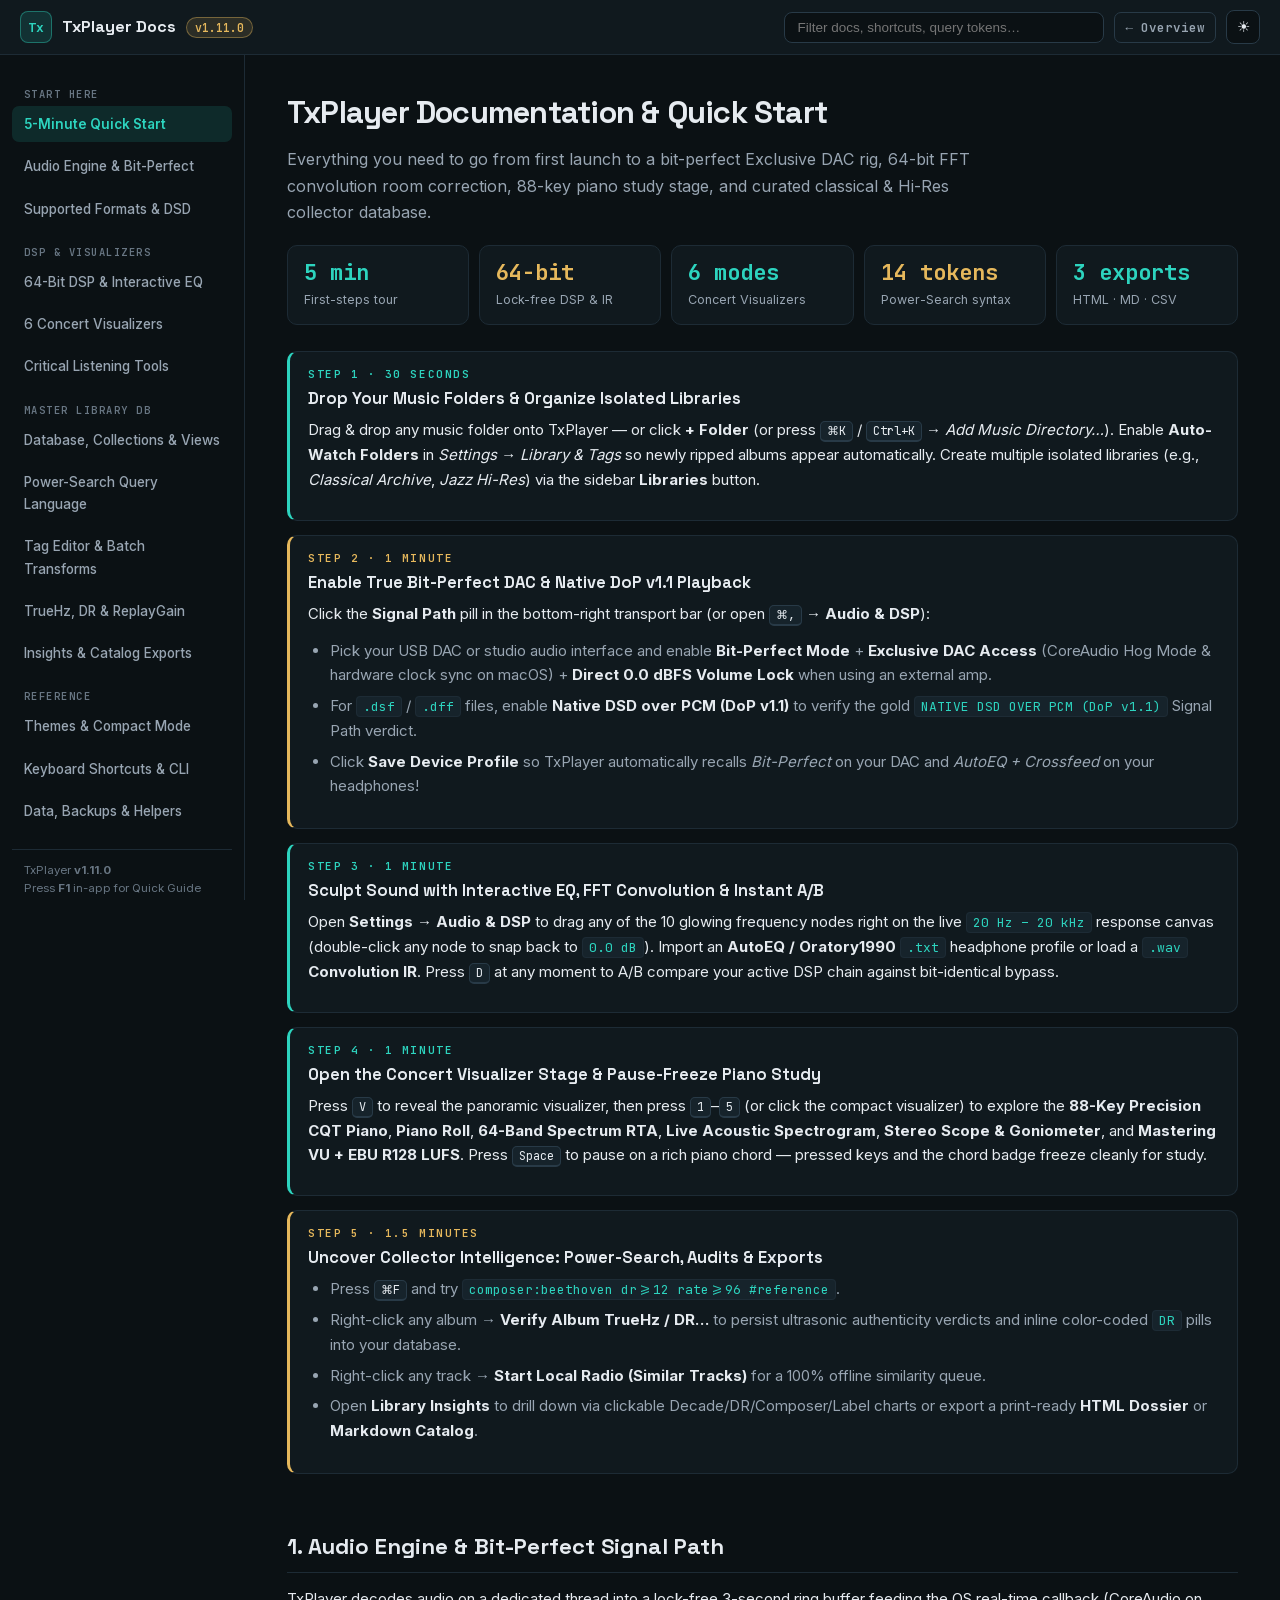
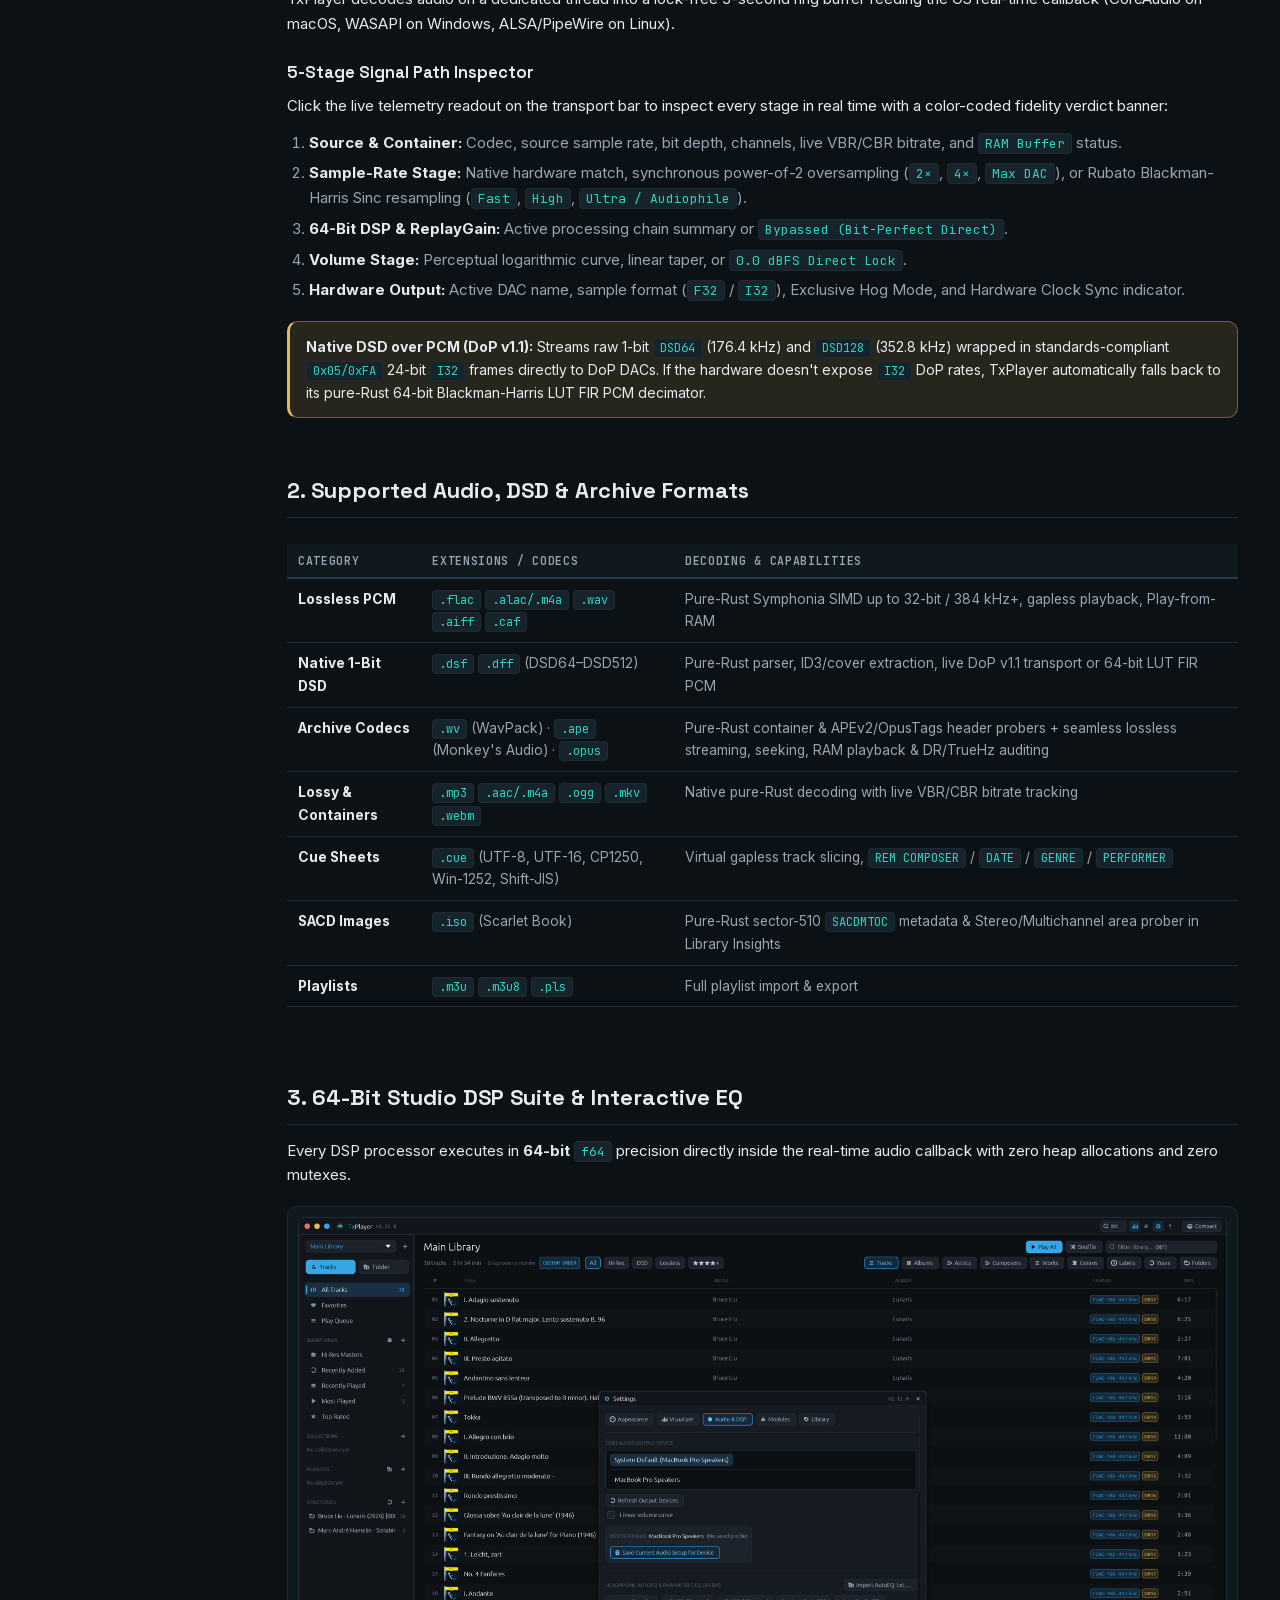
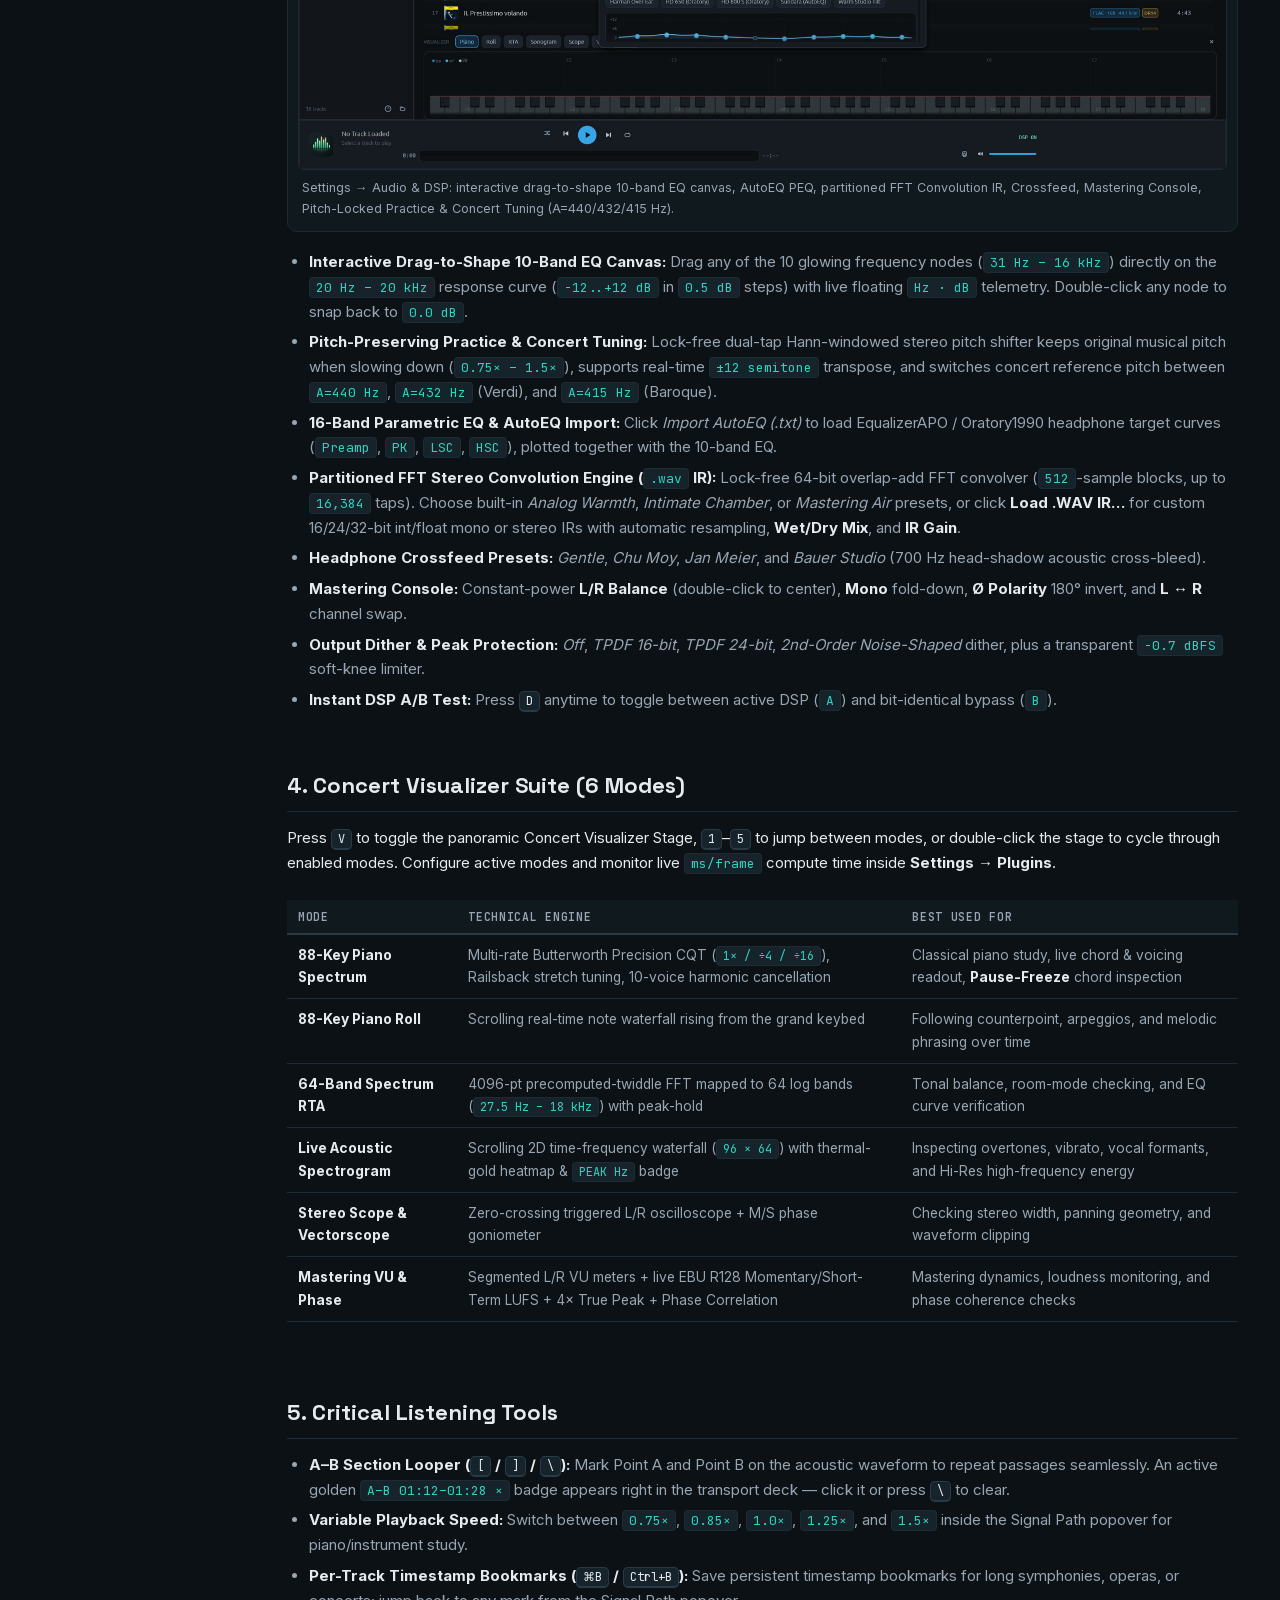
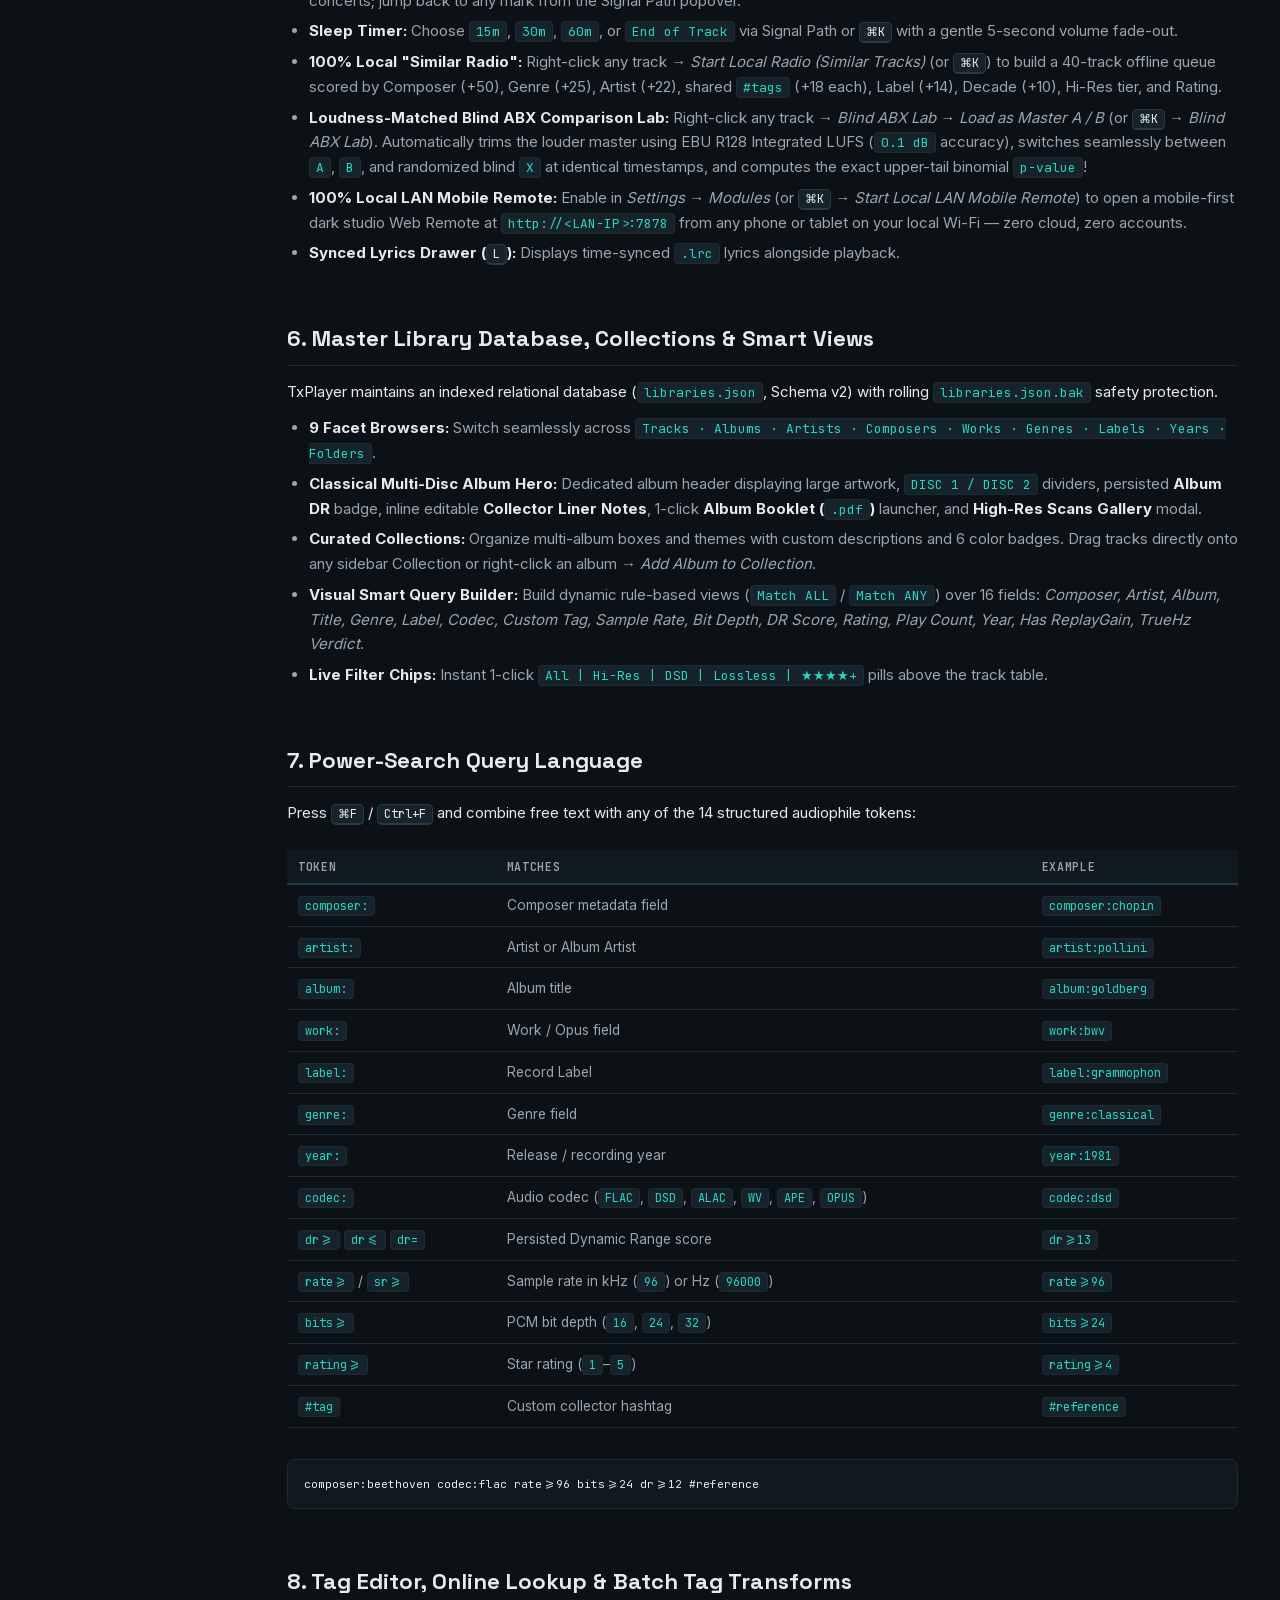
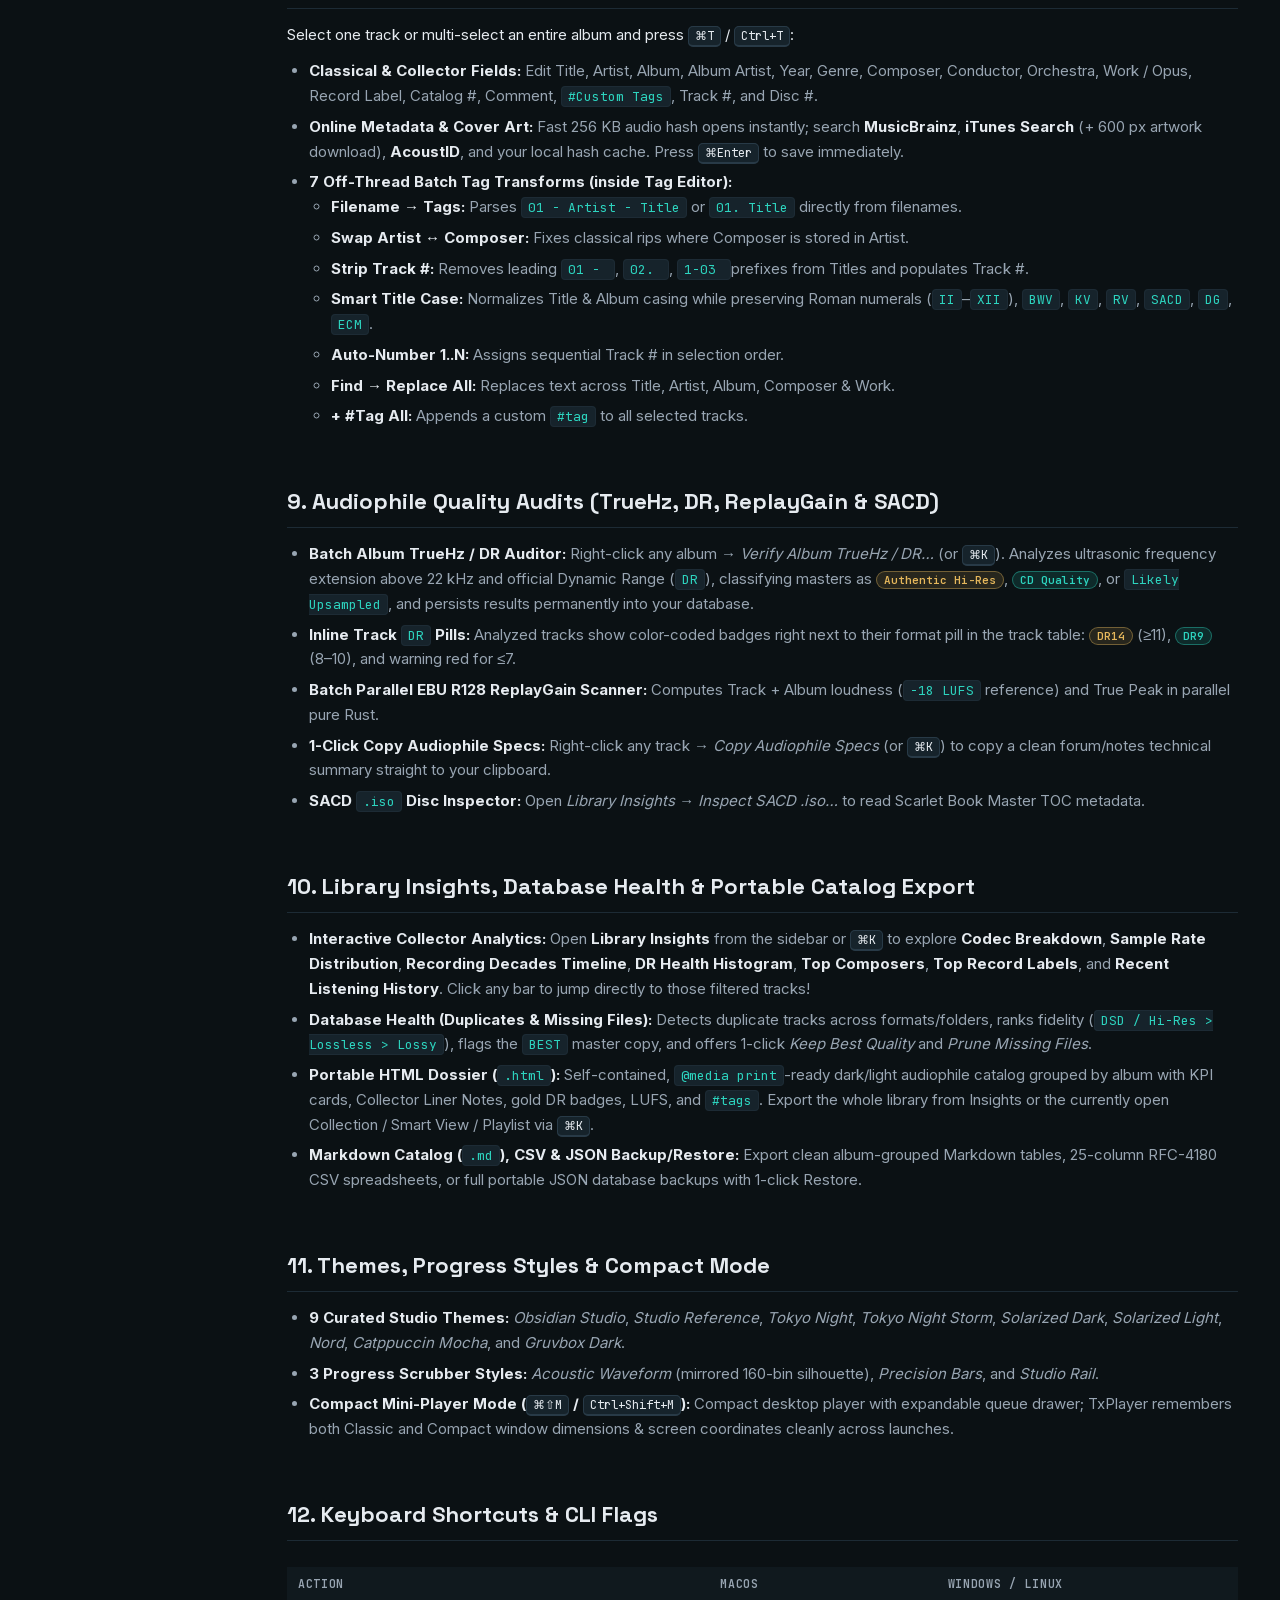
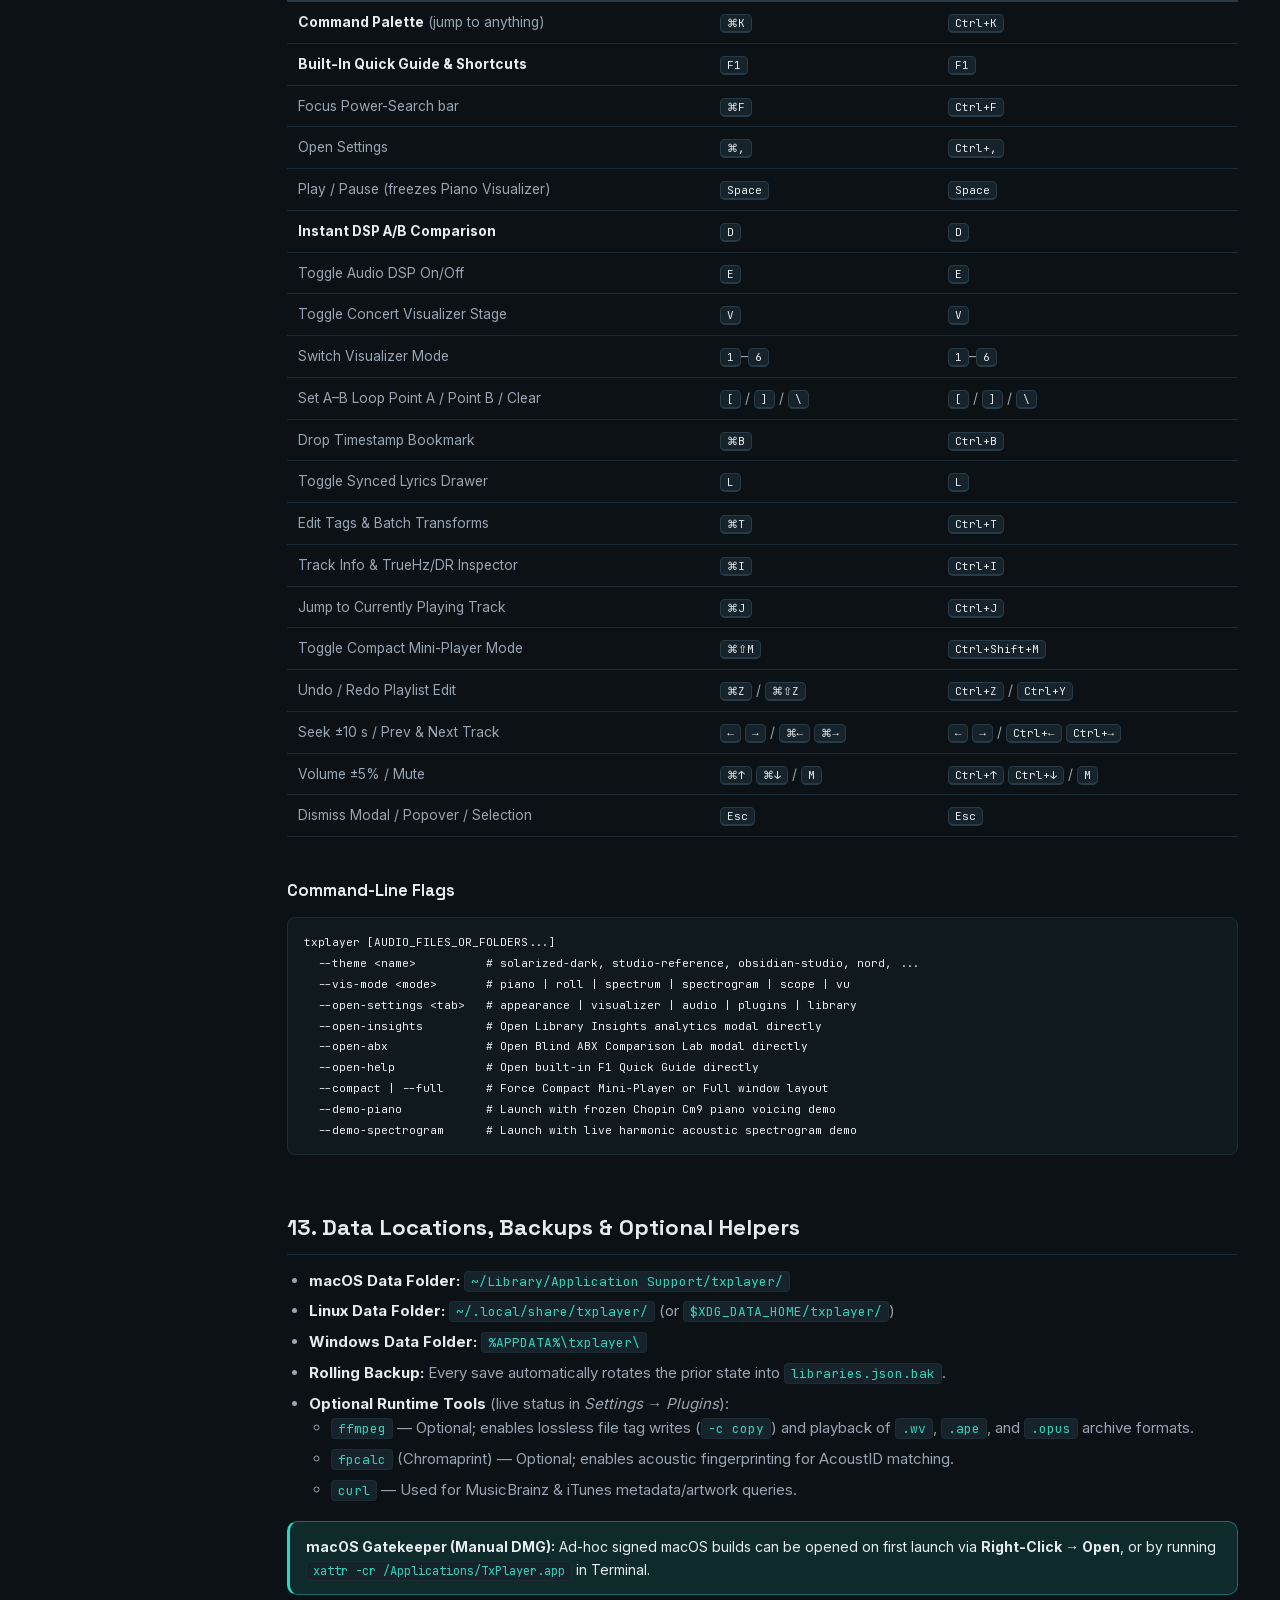
==== commit 326464b7: "web(v1.11.0): Overview-first tabbed features by topic, Compact-by-default gallery, 16 real screensho" ====
--- a/web/docs/index.html
+++ b/web/docs/index.html
@@ -3,9 +3,9 @@
 <head>
 <meta charset="utf-8">
 <meta name="viewport" content="width=device-width, initial-scale=1">
-<title>TxPlayer Documentation &amp; Quick Start · v1.10.0</title>
+<title>TxPlayer Documentation &amp; Quick Start · v1.11.0</title>
 <link rel="icon" type="image/png" href="favicon.png">
-<meta name="description" content="Complete Quick Start, First Steps, and Technical Reference Manual for TxPlayer v1.10.0 — bit-perfect Rust audiophile player, 64-bit DSP &amp; FFT convolution, 88-key piano visualizer, and master library database.">
+<meta name="description" content="Complete Quick Start, First Steps, and Technical Reference Manual for TxPlayer v1.11.0 — bit-perfect Rust audiophile player, 64-bit DSP &amp; FFT convolution, Pitch-Locked Practice, Blind ABX Lab, LAN Mobile Remote, 88-key piano visualizer, and master library database.">
 <style>
 @font-face { font-family:'Space Grotesk'; src:url('../fonts/space-grotesk.woff2') format('woff2'); font-weight:300 700; font-display:swap; }
 @font-face { font-family:'Inter'; src:url('../fonts/inter.woff2') format('woff2'); font-weight:100 900; font-display:swap; }
@@ -123,7 +123,7 @@
   <a class="brand" href="../">
     <span class="logo">Tx</span>
     <span>TxPlayer Docs</span>
-    <span class="ver-badge">v1.10.0</span>
+    <span class="ver-badge">v1.11.0</span>
   </a>
   <div class="top-actions">
     <input class="global-search" id="docSearch" type="search" placeholder="Filter docs, shortcuts, query tokens…" aria-label="Filter documentation sections">
@@ -161,8 +161,8 @@
       <li><a href="#troubleshooting">Data, Backups &amp; Helpers</a></li>
     </ul>
     <div class="nav-foot">
-      TxPlayer <strong>v1.10.0</strong><br>
-      Pure Rust · Zero Cloud<br>
+      TxPlayer <strong>v1.11.0</strong><br>
+      Press <strong>F1</strong> in-app for Quick Guide<br>
       <a href="../">tuxie.eu/txplayer</a>
     </div>
   </aside>
@@ -267,12 +267,13 @@
       <p>Every DSP processor executes in <strong>64-bit <code>f64</code></strong> precision directly inside the real-time audio callback with zero heap allocations and zero mutexes.</p>
 
       <figure>
-        <img src="../img/solarized-dark-dsp.png" alt="TxPlayer Settings Audio and DSP Panel">
-        <figcaption>Settings → Audio &amp; DSP: interactive frequency-response canvas, 10-band EQ, AutoEQ PEQ, partitioned FFT Convolution IR, Crossfeed, Mastering Console, and output dither.</figcaption>
+        <img src="../img/settings-dsp-interactive.jpg" alt="TxPlayer Settings Audio, Interactive EQ Canvas and DSP Panel">
+        <figcaption>Settings → Audio &amp; DSP: interactive drag-to-shape 10-band EQ canvas, AutoEQ PEQ, partitioned FFT Convolution IR, Crossfeed, Mastering Console, Pitch-Locked Practice &amp; Concert Tuning (A=440/432/415 Hz).</figcaption>
       </figure>
 
       <ul>
         <li><strong>Interactive Drag-to-Shape 10-Band EQ Canvas:</strong> Drag any of the 10 glowing frequency nodes (<code>31 Hz – 16 kHz</code>) directly on the <code>20 Hz – 20 kHz</code> response curve (<code>-12..+12 dB</code> in <code>0.5 dB</code> steps) with live floating <code>Hz · dB</code> telemetry. Double-click any node to snap back to <code>0.0 dB</code>.</li>
+        <li><strong>Pitch-Preserving Practice &amp; Concert Tuning:</strong> Lock-free dual-tap Hann-windowed stereo pitch shifter keeps original musical pitch when slowing down (<code>0.75× – 1.5×</code>), supports real-time <code>±12 semitone</code> transpose, and switches concert reference pitch between <code>A=440 Hz</code>, <code>A=432 Hz</code> (Verdi), and <code>A=415 Hz</code> (Baroque).</li>
         <li><strong>16-Band Parametric EQ &amp; AutoEQ Import:</strong> Click <em>Import AutoEQ (.txt)</em> to load EqualizerAPO / Oratory1990 headphone target curves (<code>Preamp</code>, <code>PK</code>, <code>LSC</code>, <code>HSC</code>), plotted together with the 10-band EQ.</li>
         <li><strong>Partitioned FFT Stereo Convolution Engine (<code>.wav</code> IR):</strong> Lock-free 64-bit overlap-add FFT convolver (<code>512</code>-sample blocks, up to <code>16,384</code> taps). Choose built-in <em>Analog Warmth</em>, <em>Intimate Chamber</em>, or <em>Mastering Air</em> presets, or click <strong>Load .WAV IR…</strong> for custom 16/24/32-bit int/float mono or stereo IRs with automatic resampling, <strong>Wet/Dry Mix</strong>, and <strong>IR Gain</strong>.</li>
         <li><strong>Headphone Crossfeed Presets:</strong> <em>Gentle</em>, <em>Chu Moy</em>, <em>Jan Meier</em>, and <em>Bauer Studio</em> (700 Hz head-shadow acoustic cross-bleed).</li>
@@ -311,6 +312,8 @@
         <li><strong>Per-Track Timestamp Bookmarks (<kbd>⌘B</kbd> / <kbd>Ctrl+B</kbd>):</strong> Save persistent timestamp bookmarks for long symphonies, operas, or concerts; jump back to any mark from the Signal Path popover.</li>
         <li><strong>Sleep Timer:</strong> Choose <code>15m</code>, <code>30m</code>, <code>60m</code>, or <code>End of Track</code> via Signal Path or <kbd>⌘K</kbd> with a gentle 5-second volume fade-out.</li>
         <li><strong>100% Local "Similar Radio":</strong> Right-click any track → <em>Start Local Radio (Similar Tracks)</em> (or <kbd>⌘K</kbd>) to build a 40-track offline queue scored by Composer (+50), Genre (+25), Artist (+22), shared <code>#tags</code> (+18 each), Label (+14), Decade (+10), Hi-Res tier, and Rating.</li>
+        <li><strong>Loudness-Matched Blind ABX Comparison Lab:</strong> Right-click any track → <em>Blind ABX Lab → Load as Master A / B</em> (or <kbd>⌘K</kbd> → <em>Blind ABX Lab</em>). Automatically trims the louder master using EBU R128 Integrated LUFS (<code>0.1 dB</code> accuracy), switches seamlessly between <code>A</code>, <code>B</code>, and randomized blind <code>X</code> at identical timestamps, and computes the exact upper-tail binomial <code>p-value</code>!</li>
+        <li><strong>100% Local LAN Mobile Remote:</strong> Enable in <em>Settings → Modules</em> (or <kbd>⌘K</kbd> → <em>Start Local LAN Mobile Remote</em>) to open a mobile-first dark studio Web Remote at <code>http://&lt;LAN-IP&gt;:7878</code> from any phone or tablet on your local Wi-Fi — zero cloud, zero accounts.</li>
         <li><strong>Synced Lyrics Drawer (<kbd>L</kbd>):</strong> Displays time-synced <code>.lrc</code> lyrics alongside playback.</li>
       </ul>
     </section>
@@ -417,13 +420,14 @@
           <thead><tr><th>Action</th><th>macOS</th><th>Windows / Linux</th></tr></thead>
           <tbody>
             <tr><td><strong>Command Palette</strong> (jump to anything)</td><td><kbd>⌘K</kbd></td><td><kbd>Ctrl+K</kbd></td></tr>
+            <tr><td><strong>Built-In Quick Guide &amp; Shortcuts</strong></td><td><kbd>F1</kbd></td><td><kbd>F1</kbd></td></tr>
             <tr><td>Focus Power-Search bar</td><td><kbd>⌘F</kbd></td><td><kbd>Ctrl+F</kbd></td></tr>
             <tr><td>Open Settings</td><td><kbd>⌘,</kbd></td><td><kbd>Ctrl+,</kbd></td></tr>
             <tr><td>Play / Pause (freezes Piano Visualizer)</td><td><kbd>Space</kbd></td><td><kbd>Space</kbd></td></tr>
             <tr><td><strong>Instant DSP A/B Comparison</strong></td><td><kbd>D</kbd></td><td><kbd>D</kbd></td></tr>
             <tr><td>Toggle Audio DSP On/Off</td><td><kbd>E</kbd></td><td><kbd>E</kbd></td></tr>
             <tr><td>Toggle Concert Visualizer Stage</td><td><kbd>V</kbd></td><td><kbd>V</kbd></td></tr>
-            <tr><td>Switch Visualizer Mode</td><td><kbd>1</kbd>–<kbd>5</kbd></td><td><kbd>1</kbd>–<kbd>5</kbd></td></tr>
+            <tr><td>Switch Visualizer Mode</td><td><kbd>1</kbd>–<kbd>6</kbd></td><td><kbd>1</kbd>–<kbd>6</kbd></td></tr>
             <tr><td>Set A–B Loop Point A / Point B / Clear</td><td><kbd>[</kbd> / <kbd>]</kbd> / <kbd>\</kbd></td><td><kbd>[</kbd> / <kbd>]</kbd> / <kbd>\</kbd></td></tr>
             <tr><td>Drop Timestamp Bookmark</td><td><kbd>⌘B</kbd></td><td><kbd>Ctrl+B</kbd></td></tr>
             <tr><td>Toggle Synced Lyrics Drawer</td><td><kbd>L</kbd></td><td><kbd>L</kbd></td></tr>
@@ -443,8 +447,12 @@
   --theme &lt;name&gt;          # solarized-dark, studio-reference, obsidian-studio, nord, ...
   --vis-mode &lt;mode&gt;       # piano | roll | spectrum | spectrogram | scope | vu
   --open-settings &lt;tab&gt;   # appearance | visualizer | audio | plugins | library
+  --open-insights         # Open Library Insights analytics modal directly
+  --open-abx              # Open Blind ABX Comparison Lab modal directly
+  --open-help             # Open built-in F1 Quick Guide directly
   --compact | --full      # Force Compact Mini-Player or Full window layout
-  --demo-piano            # Launch with frozen Chopin Cm9 piano voicing demo</code></pre>
+  --demo-piano            # Launch with frozen Chopin Cm9 piano voicing demo
+  --demo-spectrogram      # Launch with live harmonic acoustic spectrogram demo</code></pre>
     </section>
 
     <!-- TROUBLESHOOTING -->
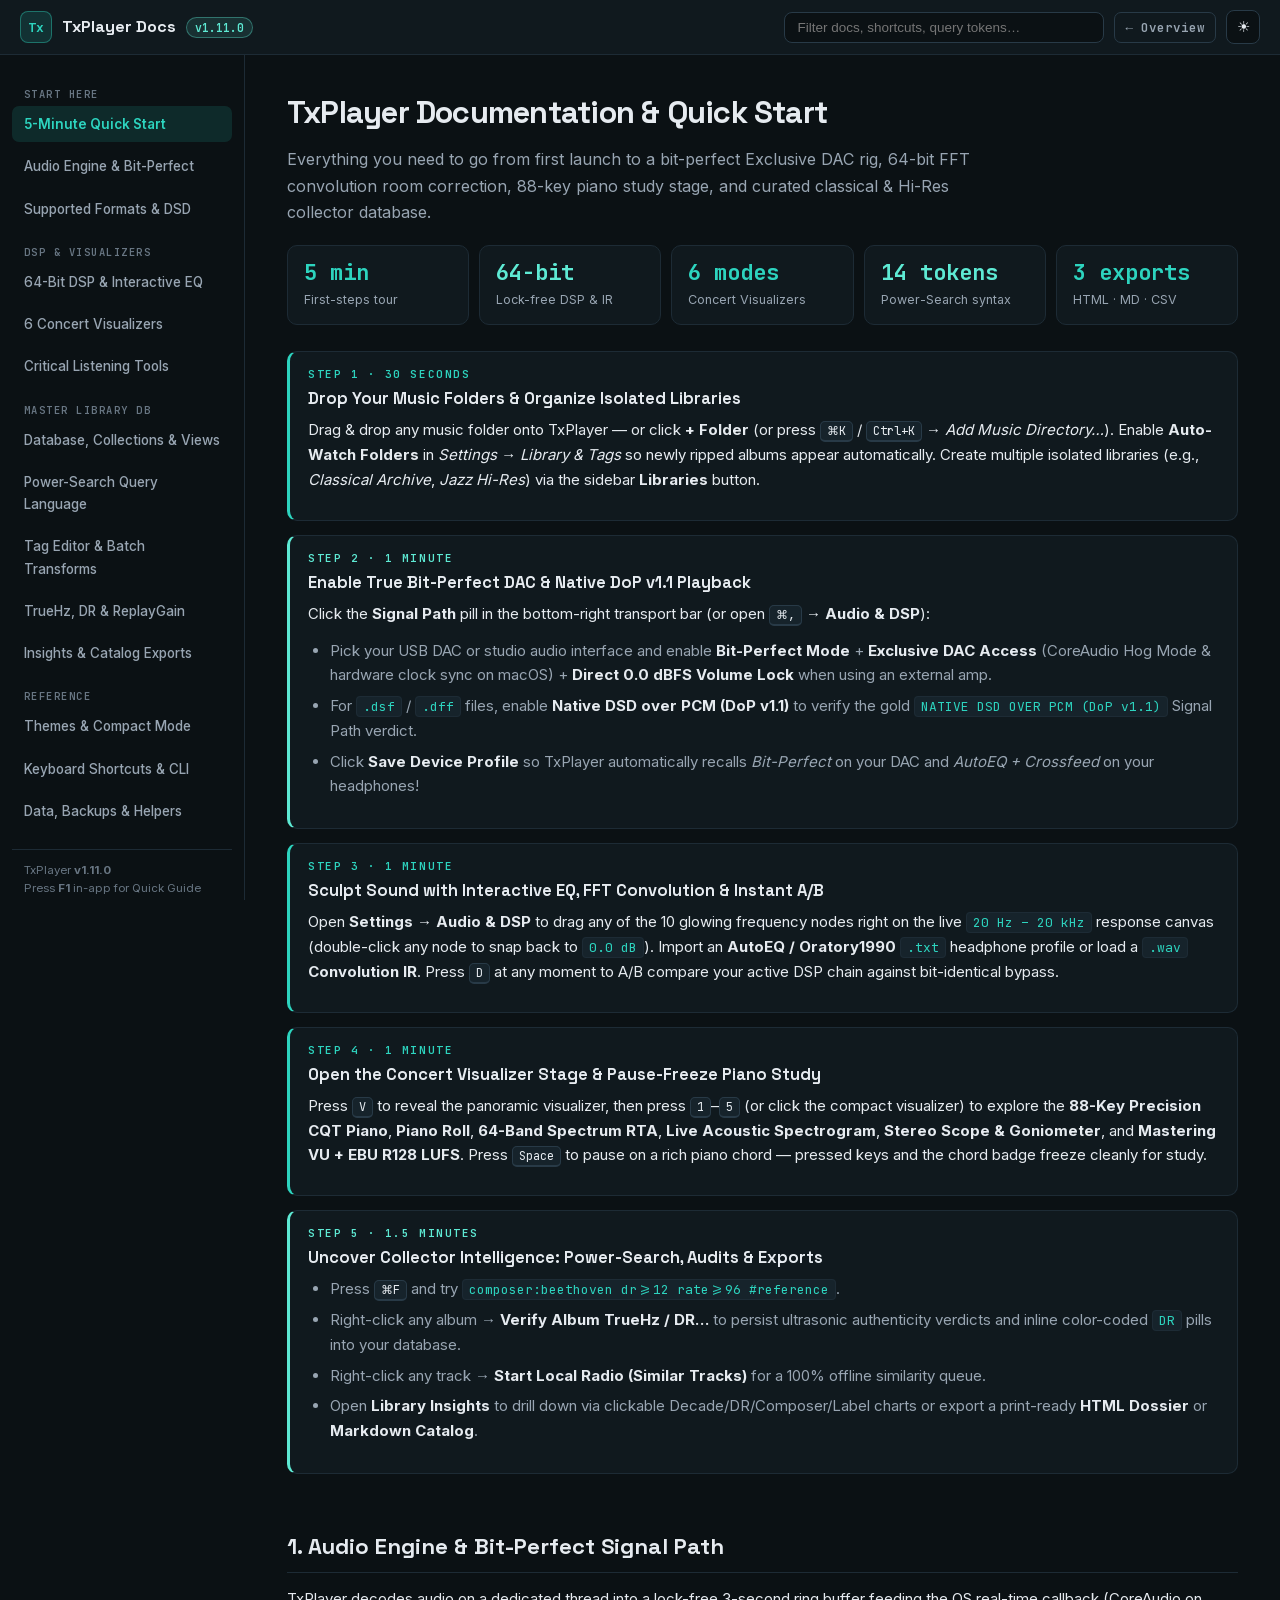
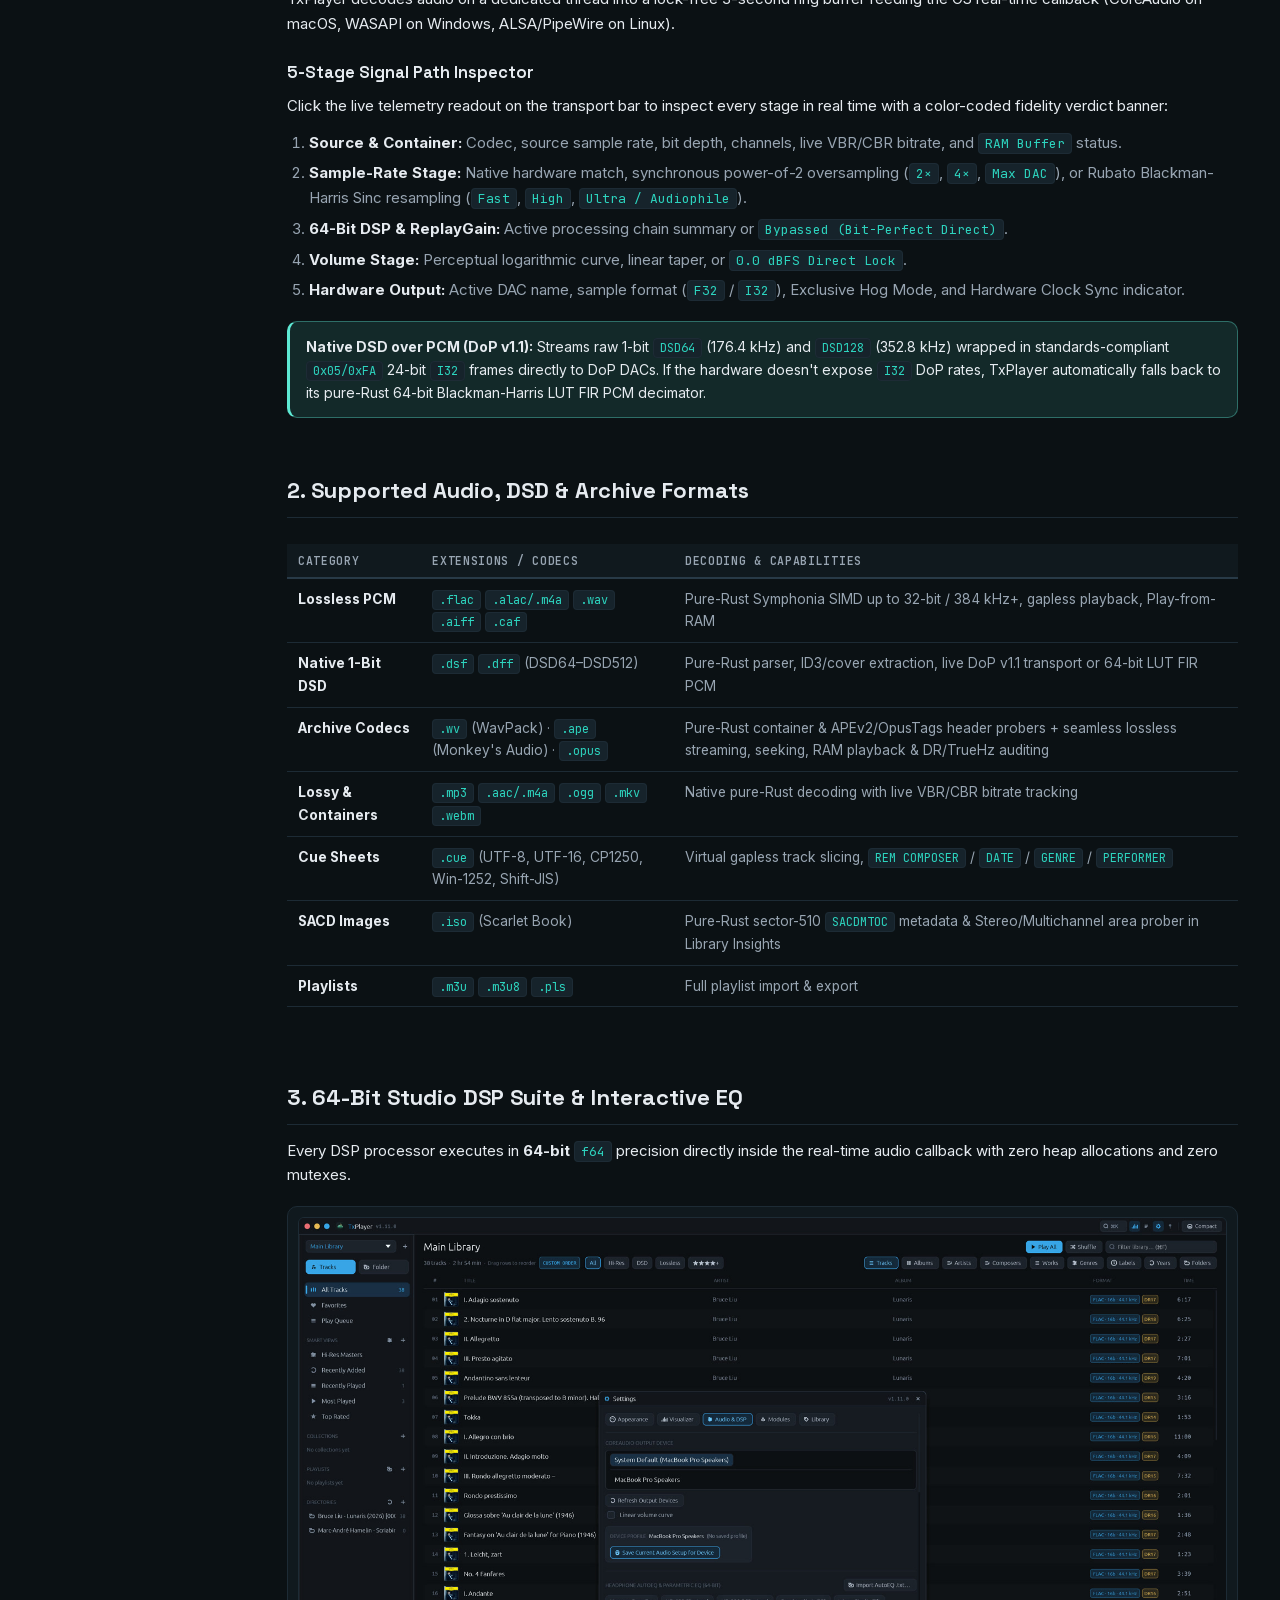
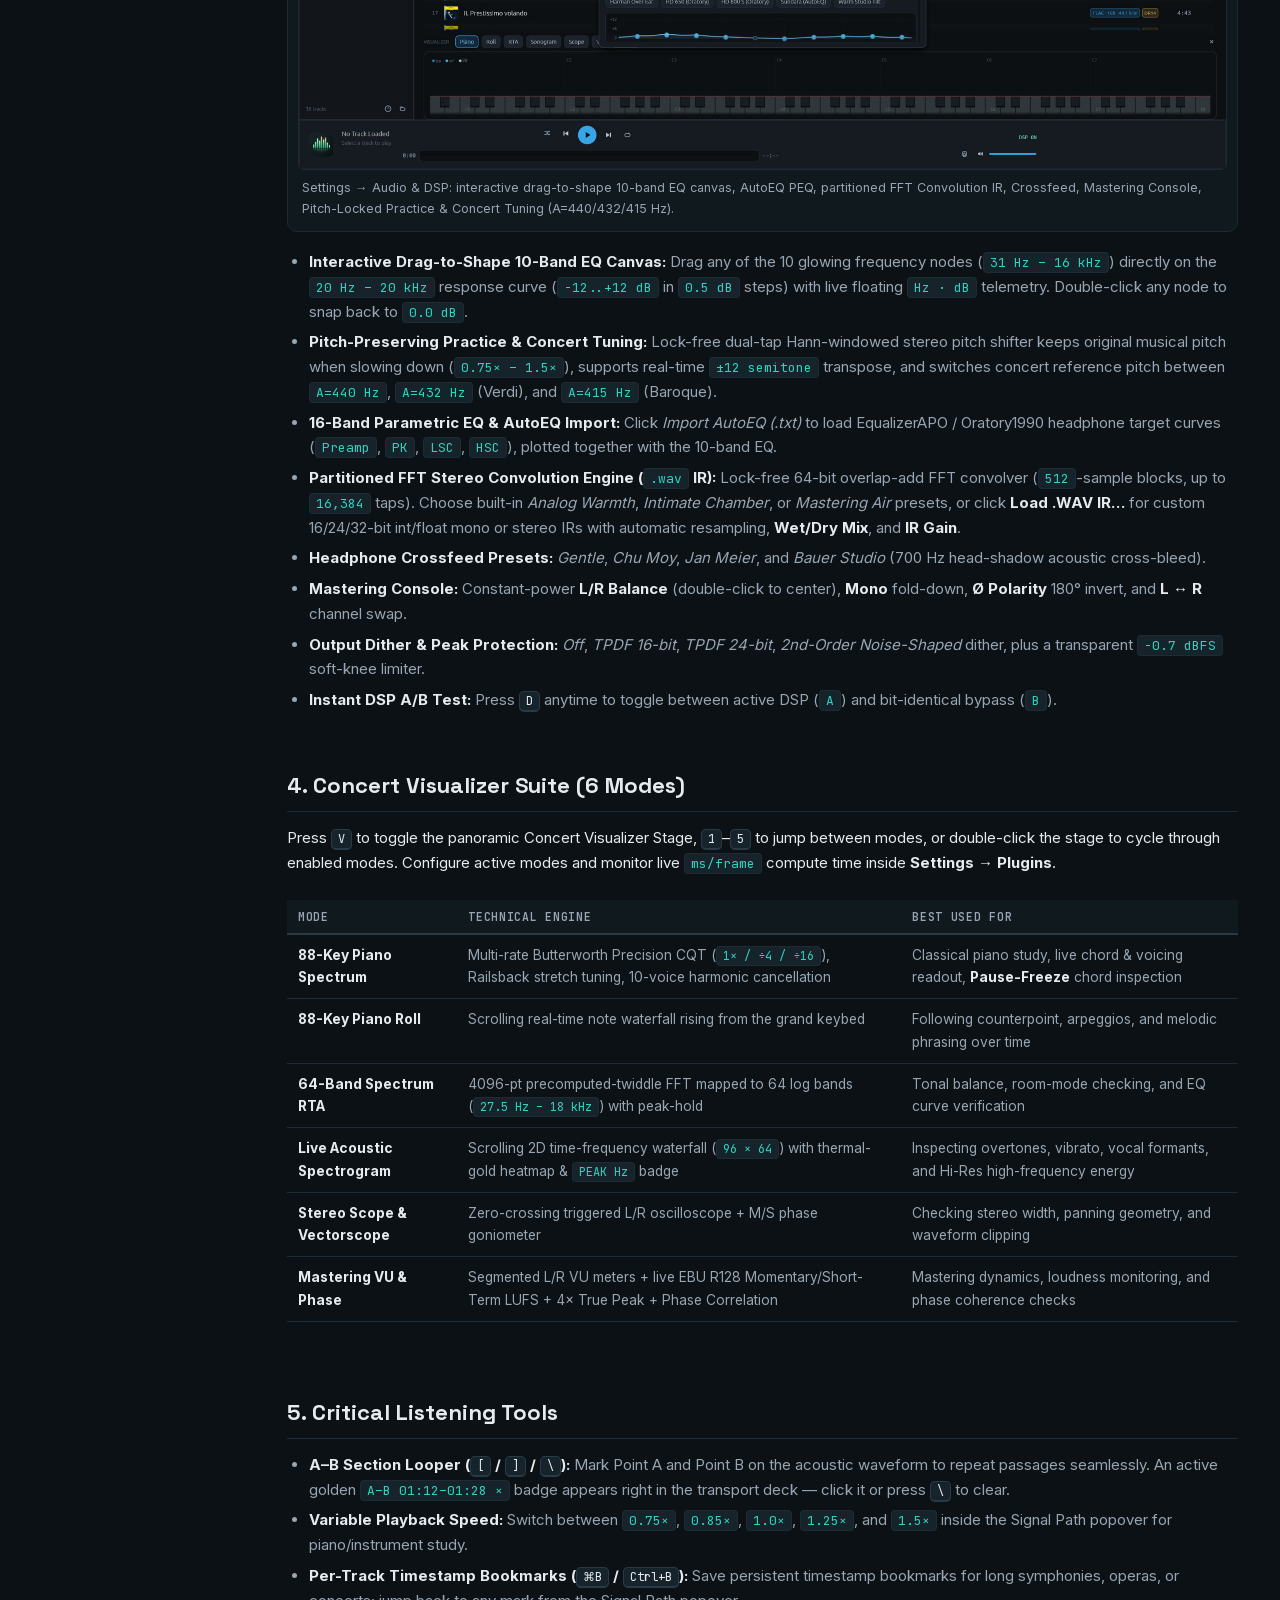
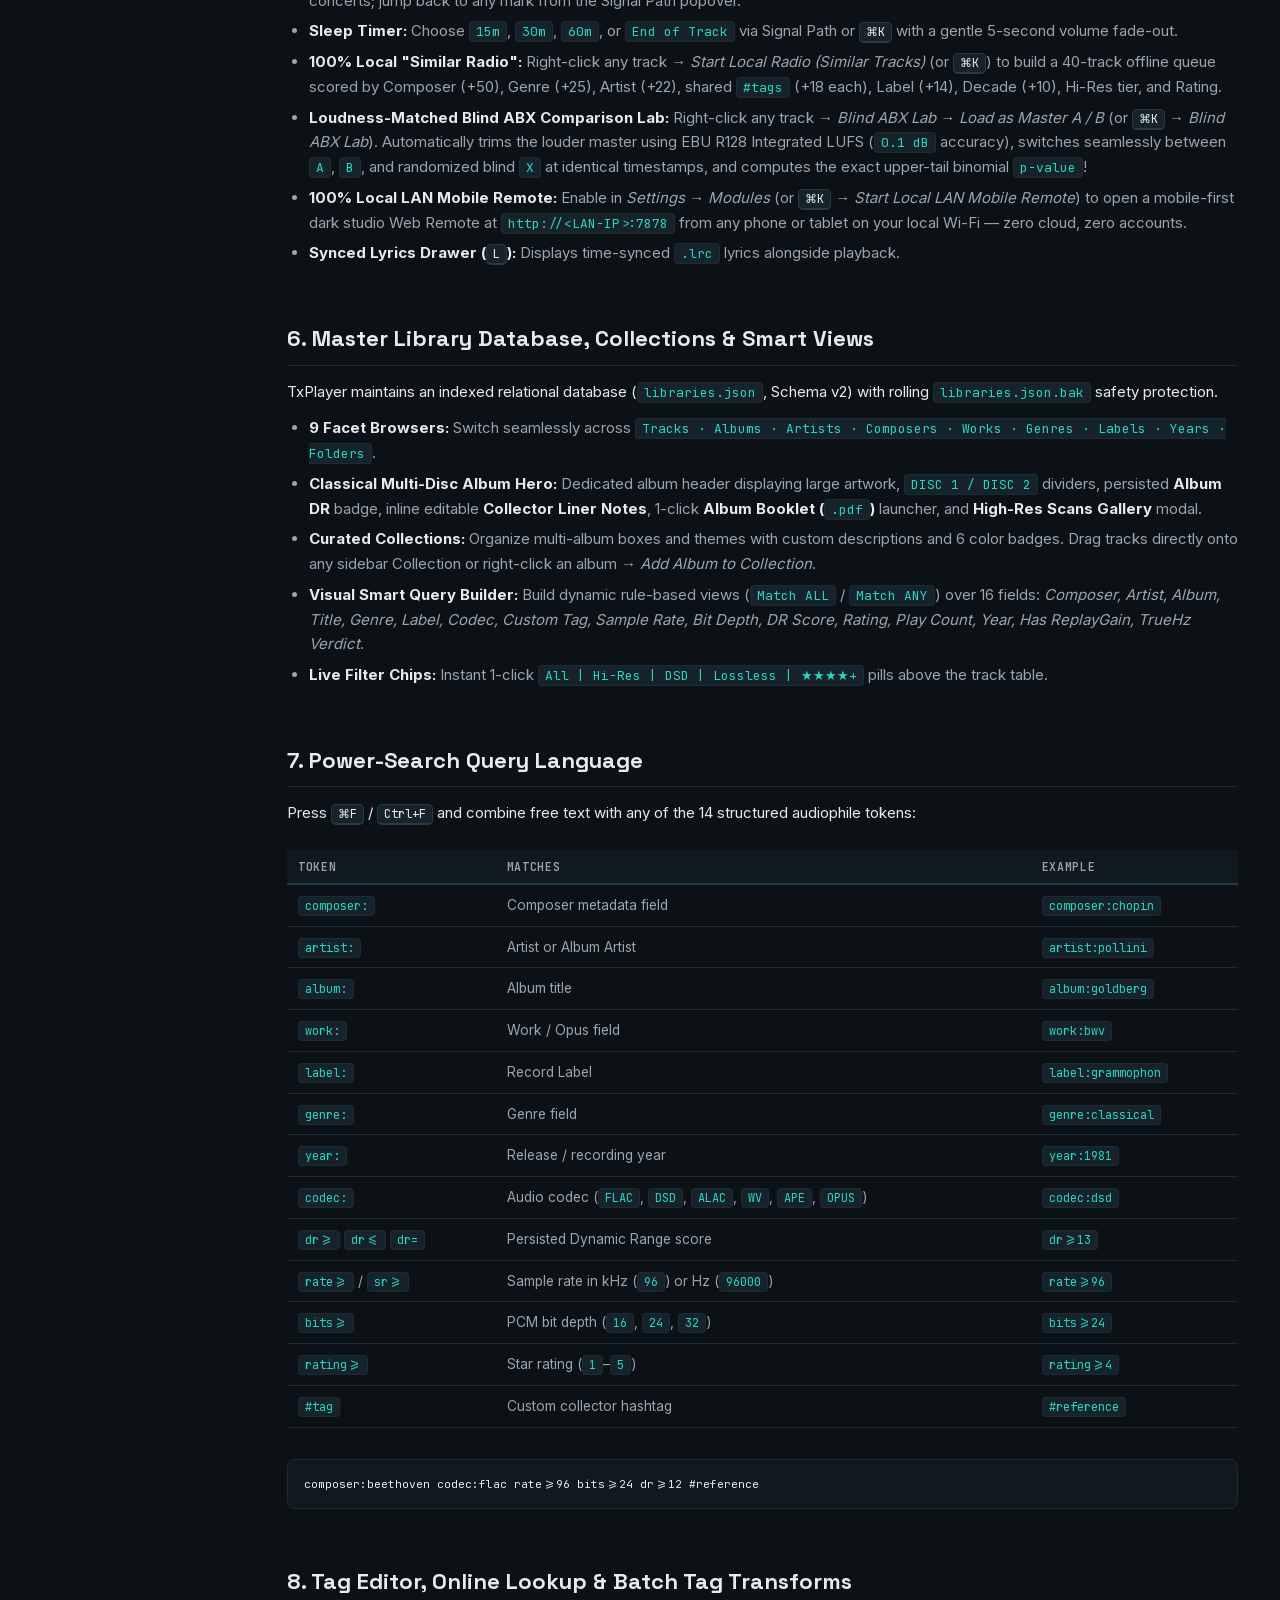
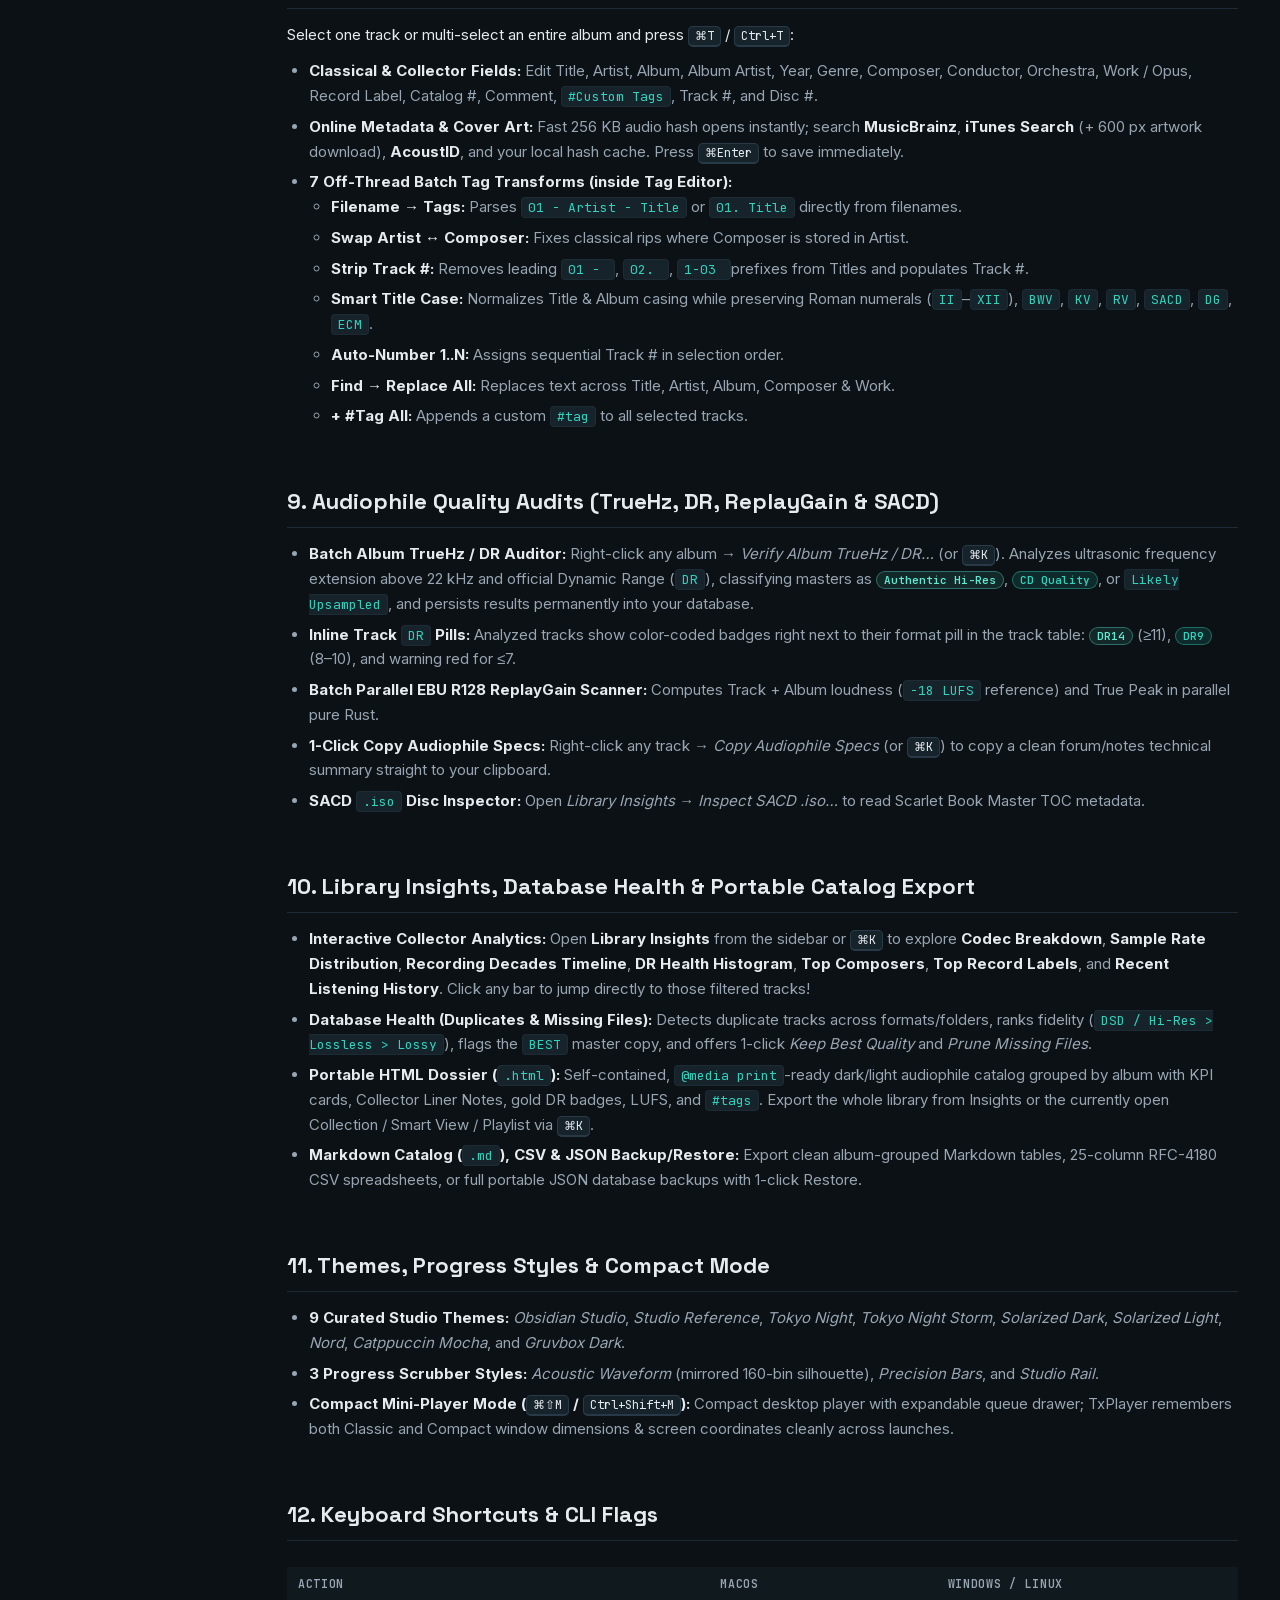
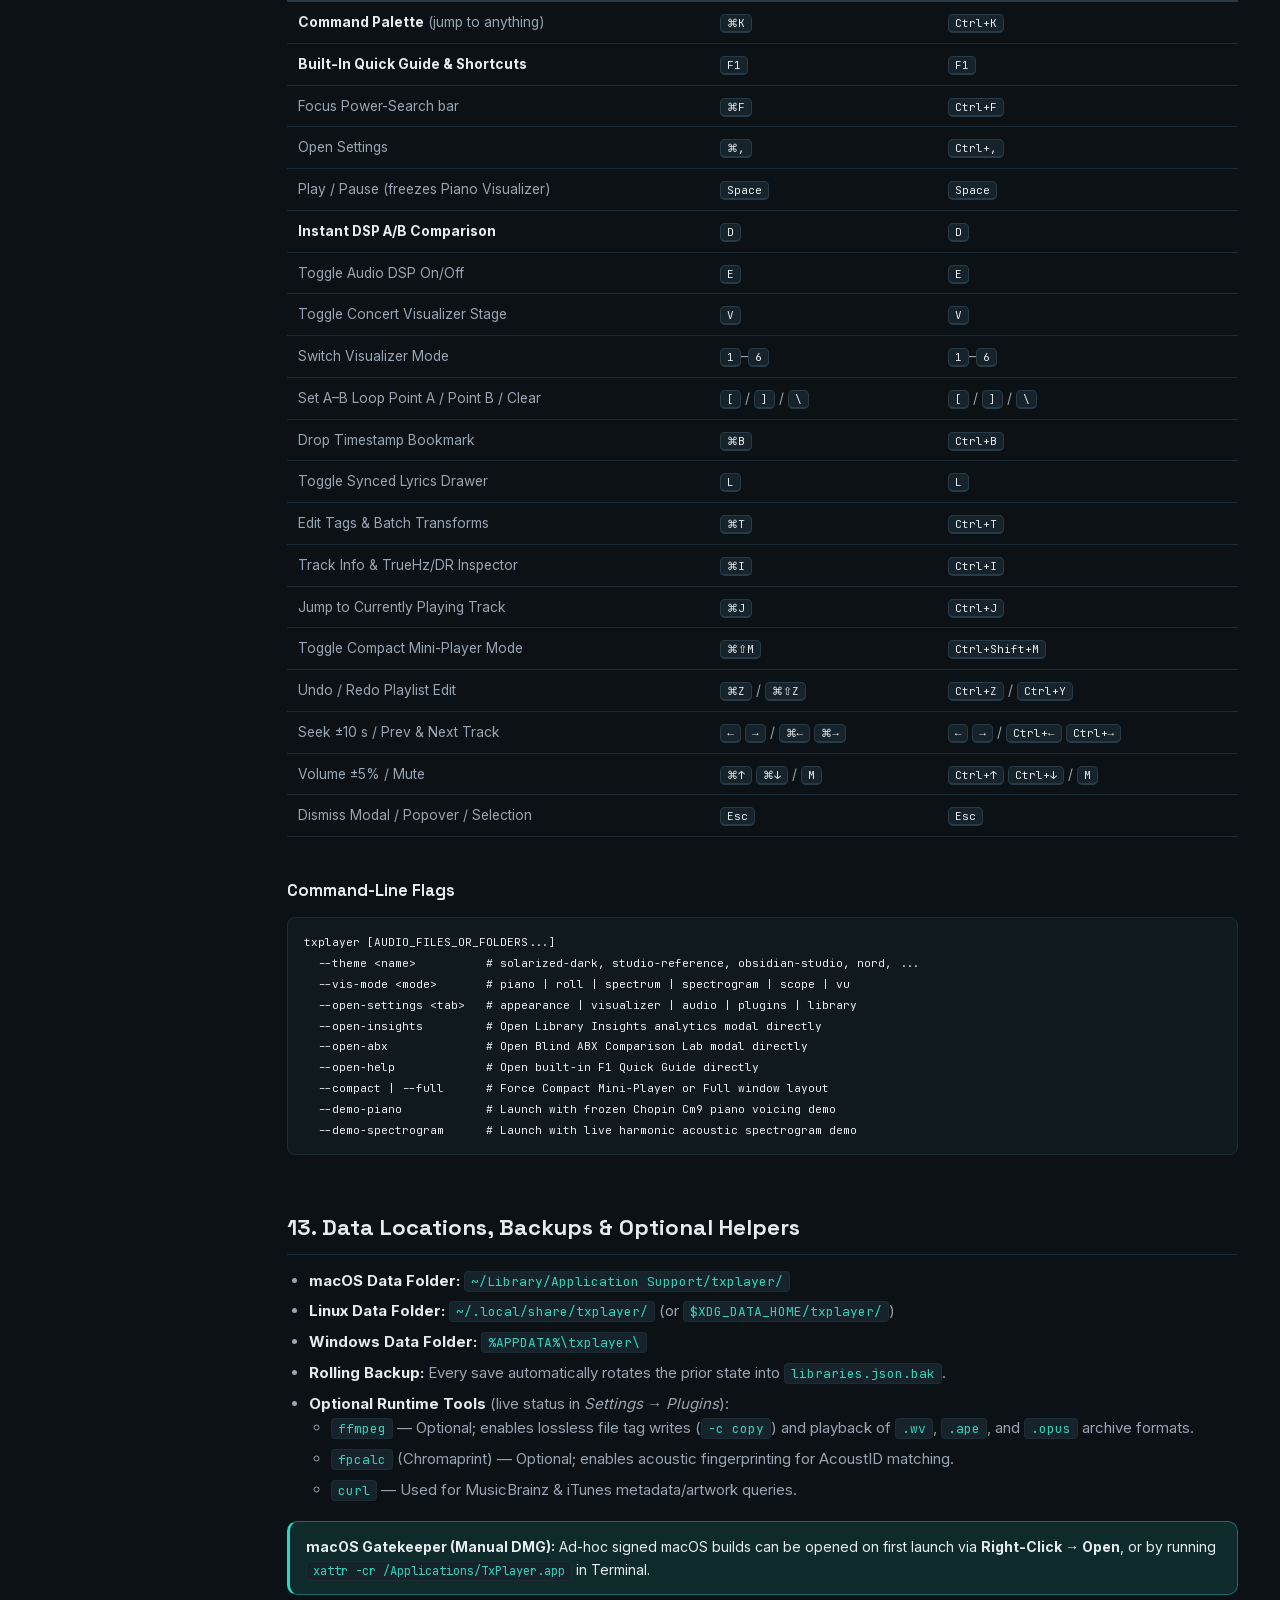
==== commit 23b44c6b: "docs & web(v1.11.0): brief icon-led teal site, latest 88-key & Compact shots, README with Gemini 4 N" ====
--- a/web/docs/index.html
+++ b/web/docs/index.html
@@ -13,11 +13,11 @@
 
 :root{
   --accent:#2dd4bf; --accent-dim:rgba(45,212,191,.13); --accent-brd:rgba(45,212,191,.4);
-  --gold:#e6b85c; --gold-dim:rgba(230,184,92,.13); --gold-brd:rgba(230,184,92,.4);
+  --gold:#5eead4; --gold-dim:rgba(94,234,212,.11); --gold-brd:rgba(94,234,212,.36);
   --bg:#0b1114; --bg2:#10191e; --bg3:#16232b; --panel:#10191e;
   --tx:#e6ebf0; --tx-dim:#98a5b2; --tx-mute:#687683;
   --brd:#1d2b35; --brd2:#283a47;
-  --ok:#4cd98a; --warn:#e6b85c; --bad:#ff6c6c;
+  --ok:#2dd4bf; --warn:#5eead4; --bad:#f87171;
   --radius:10px; --maxw:1040px;
   --font:'Inter',-apple-system,BlinkMacSystemFont,"Segoe UI",Roboto,sans-serif;
   --disp:'Space Grotesk','Inter',-apple-system,BlinkMacSystemFont,"Segoe UI",sans-serif;
@@ -25,7 +25,7 @@
 }
 :root[data-theme="light"]{
   --accent:#0f8c7d; --accent-dim:rgba(15,140,125,.10); --accent-brd:rgba(15,140,125,.35);
-  --gold:#9e6d10; --gold-dim:rgba(158,109,16,.10); --gold-brd:rgba(158,109,16,.35);
+  --gold:#0c7568; --gold-dim:rgba(12,117,104,.09); --gold-brd:rgba(12,117,104,.32);
   --bg:#f6f8fa; --bg2:#ffffff; --bg3:#edf1f5; --panel:#ffffff;
   --tx:#151c22; --tx-dim:#4b5966; --tx-mute:#758492;
   --brd:#dce3ea; --brd2:#c7d2dc;
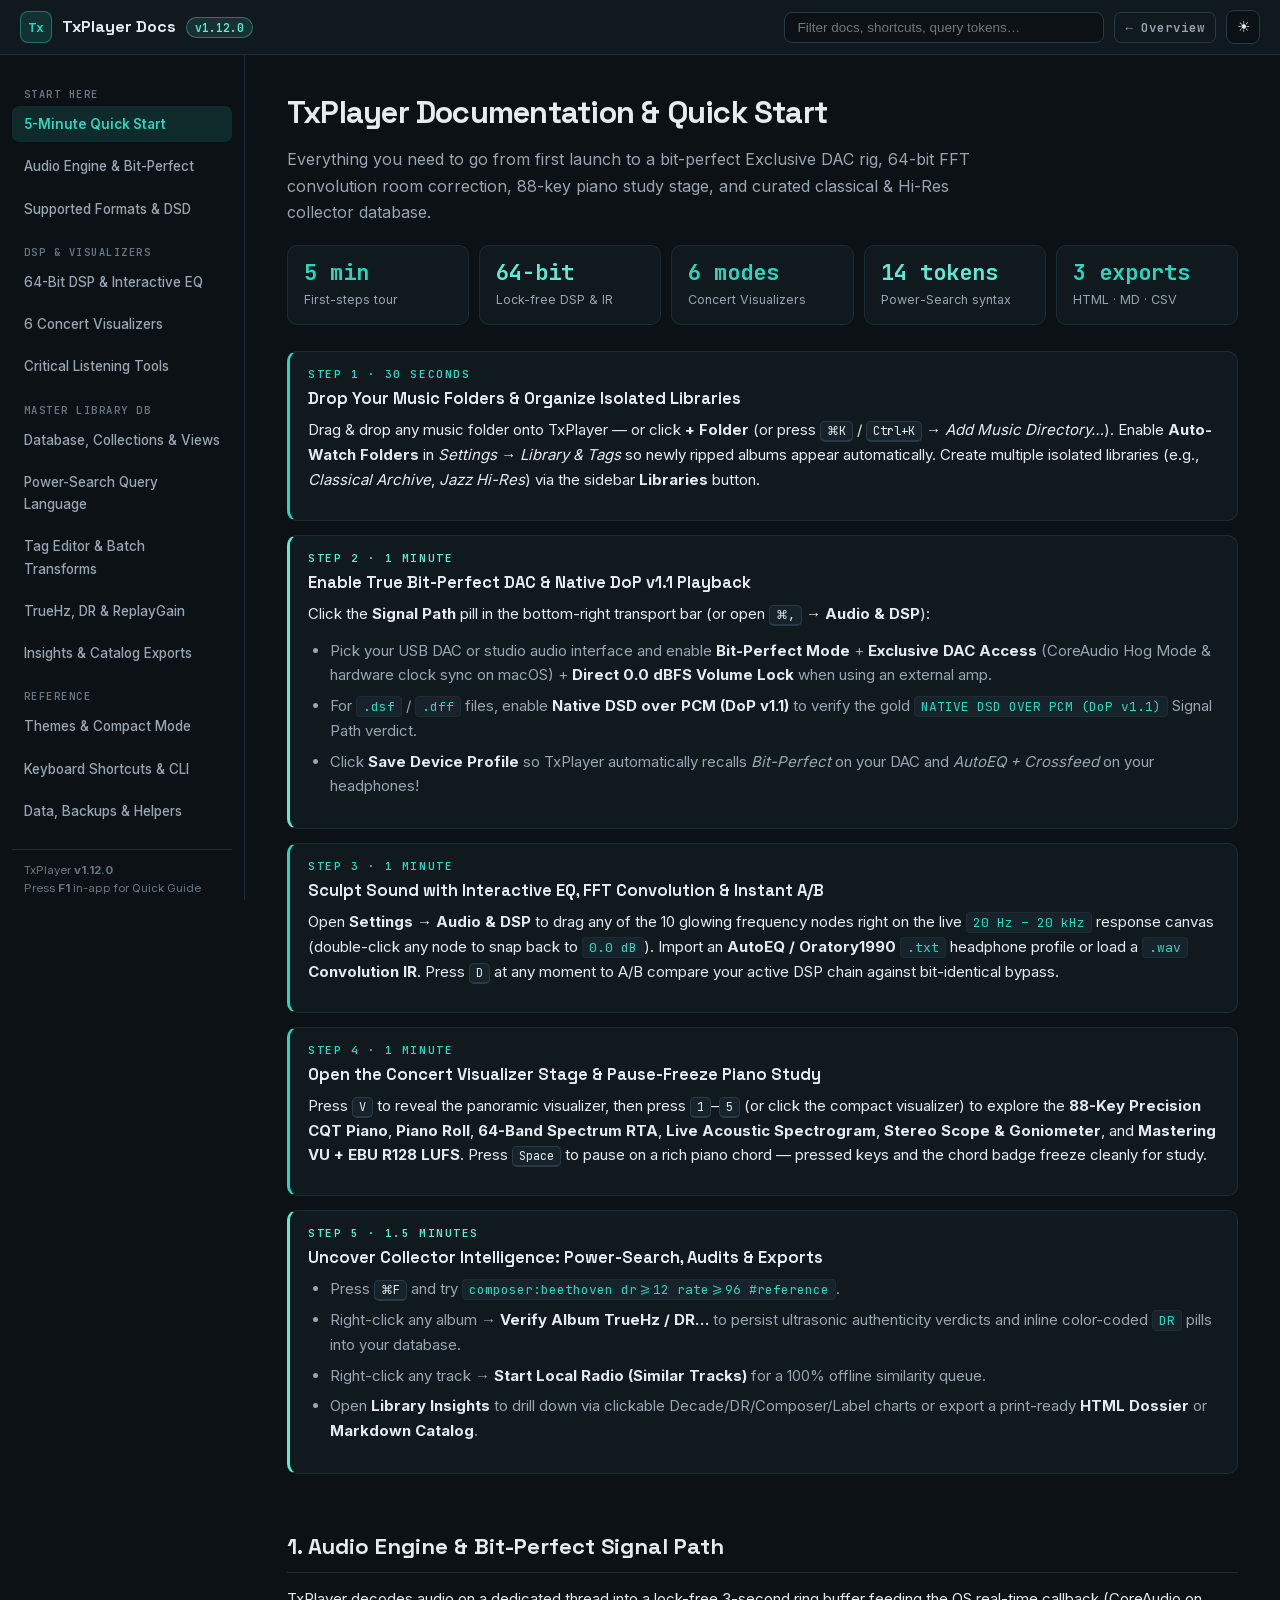
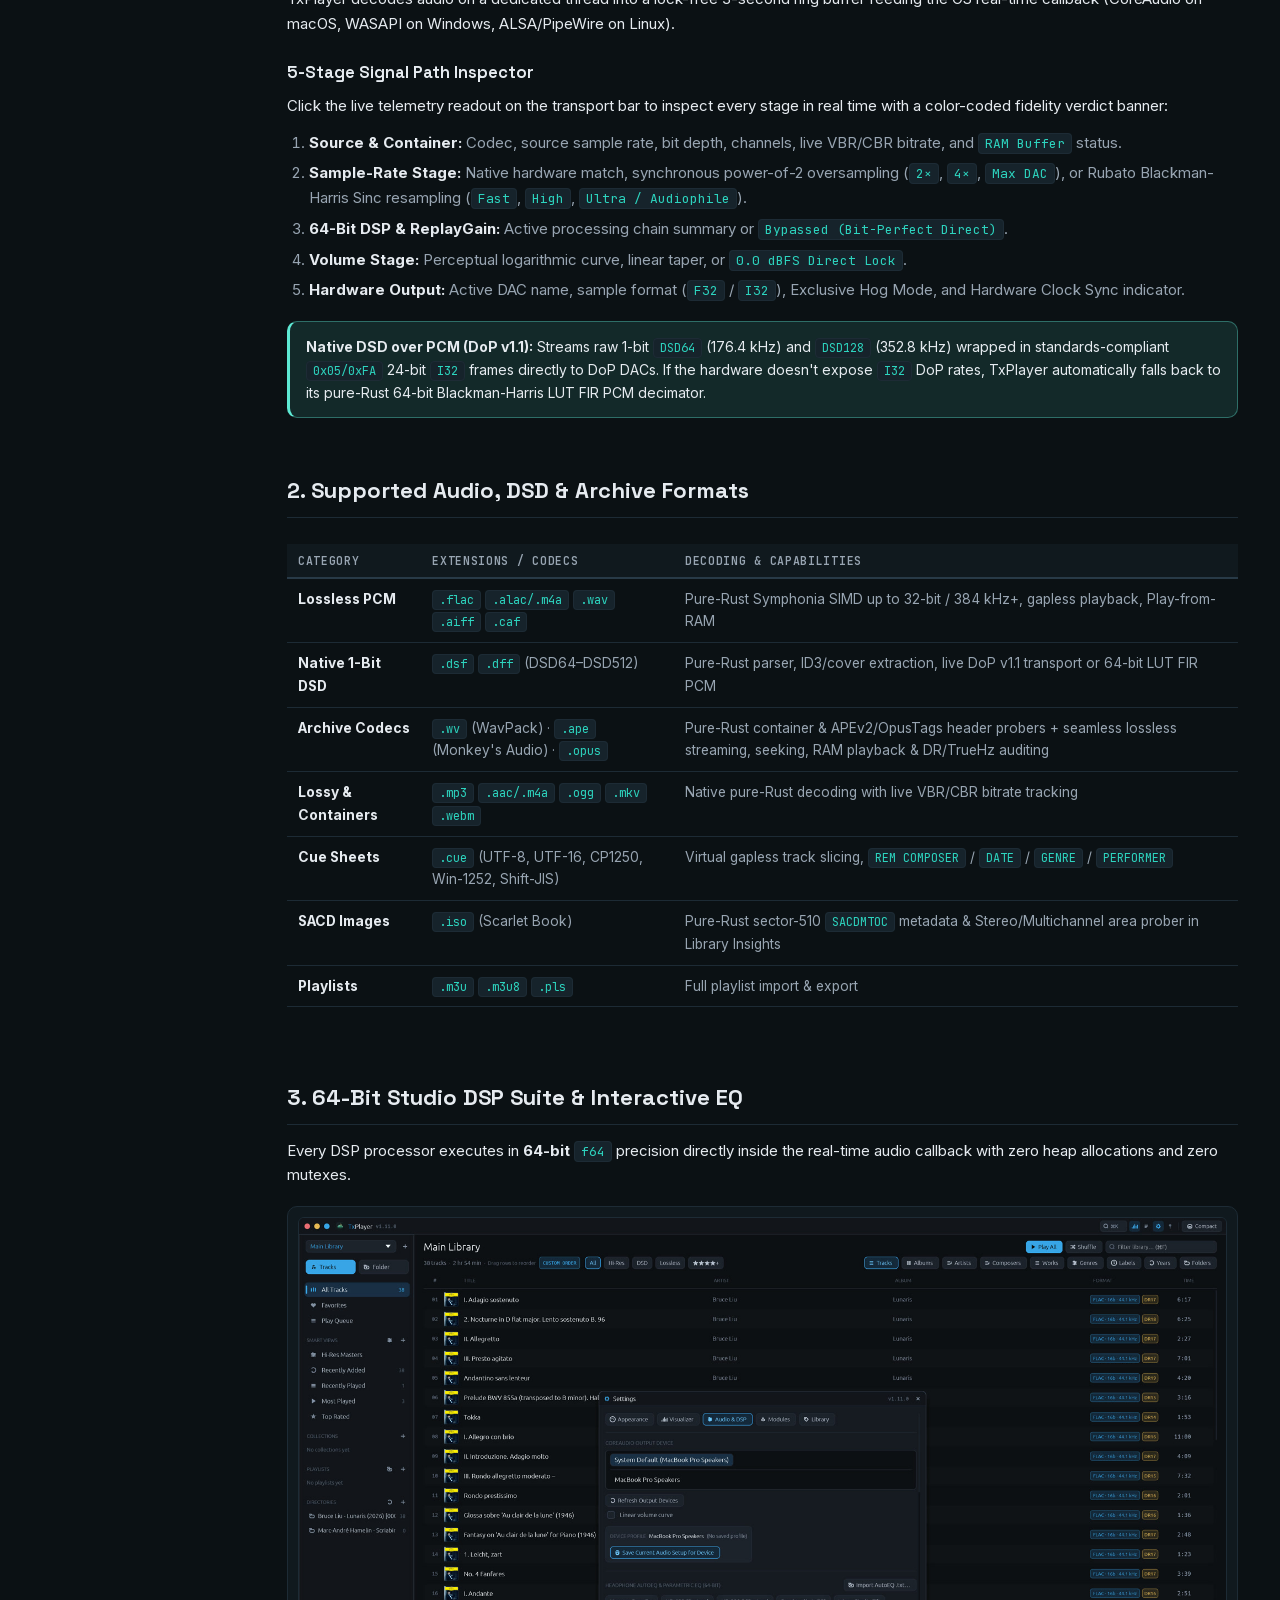
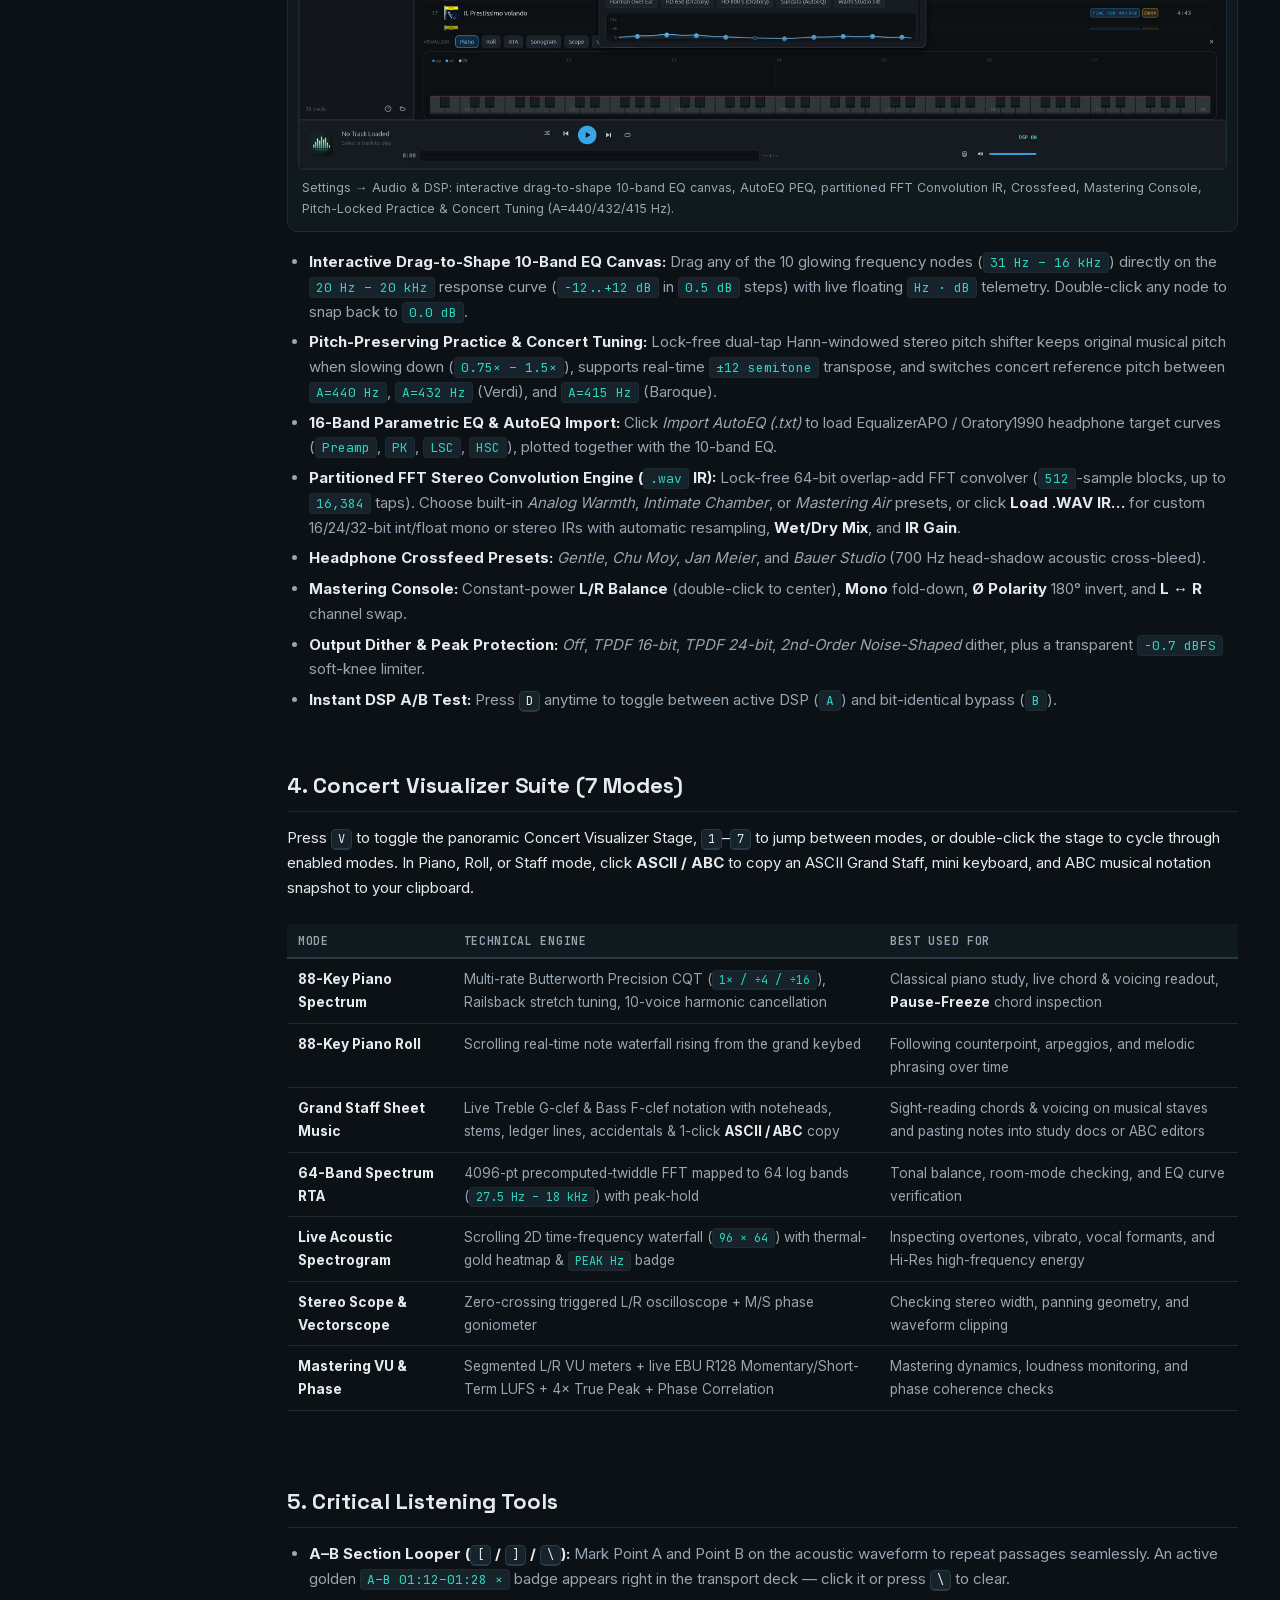
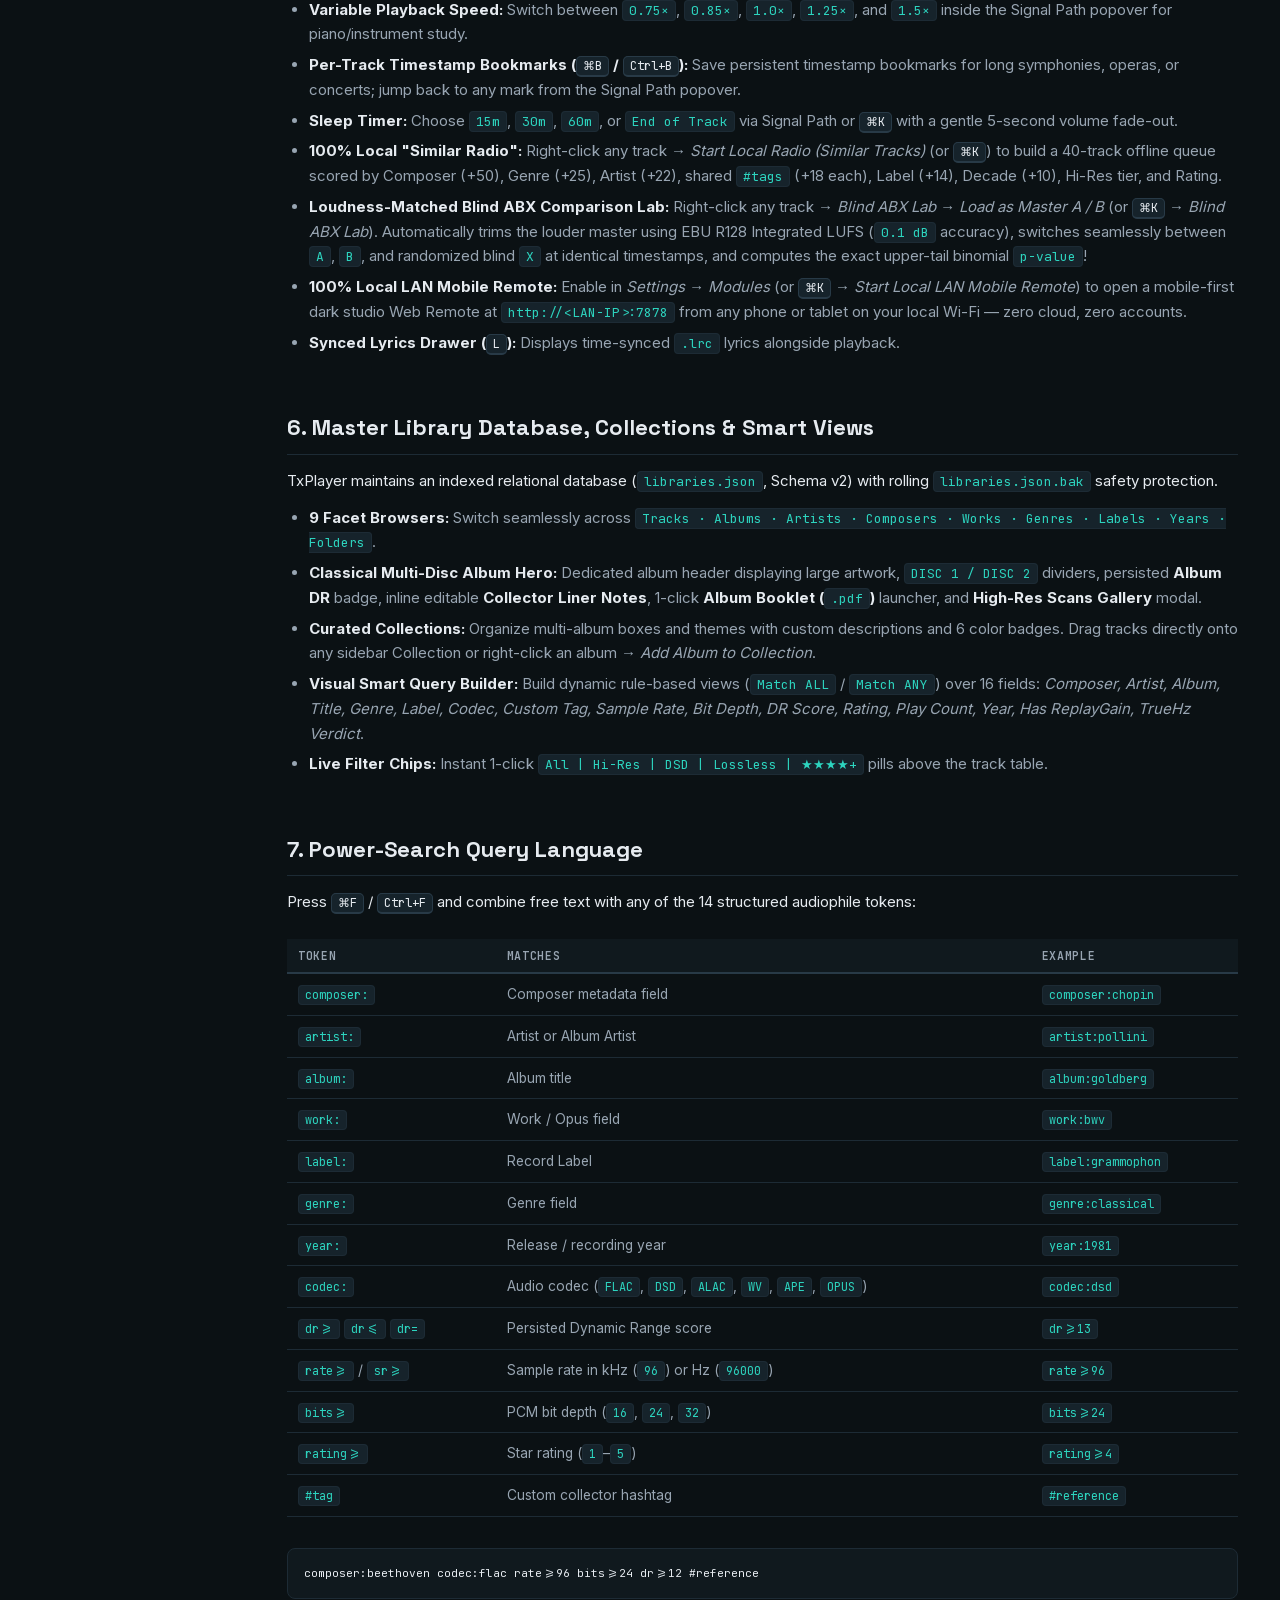
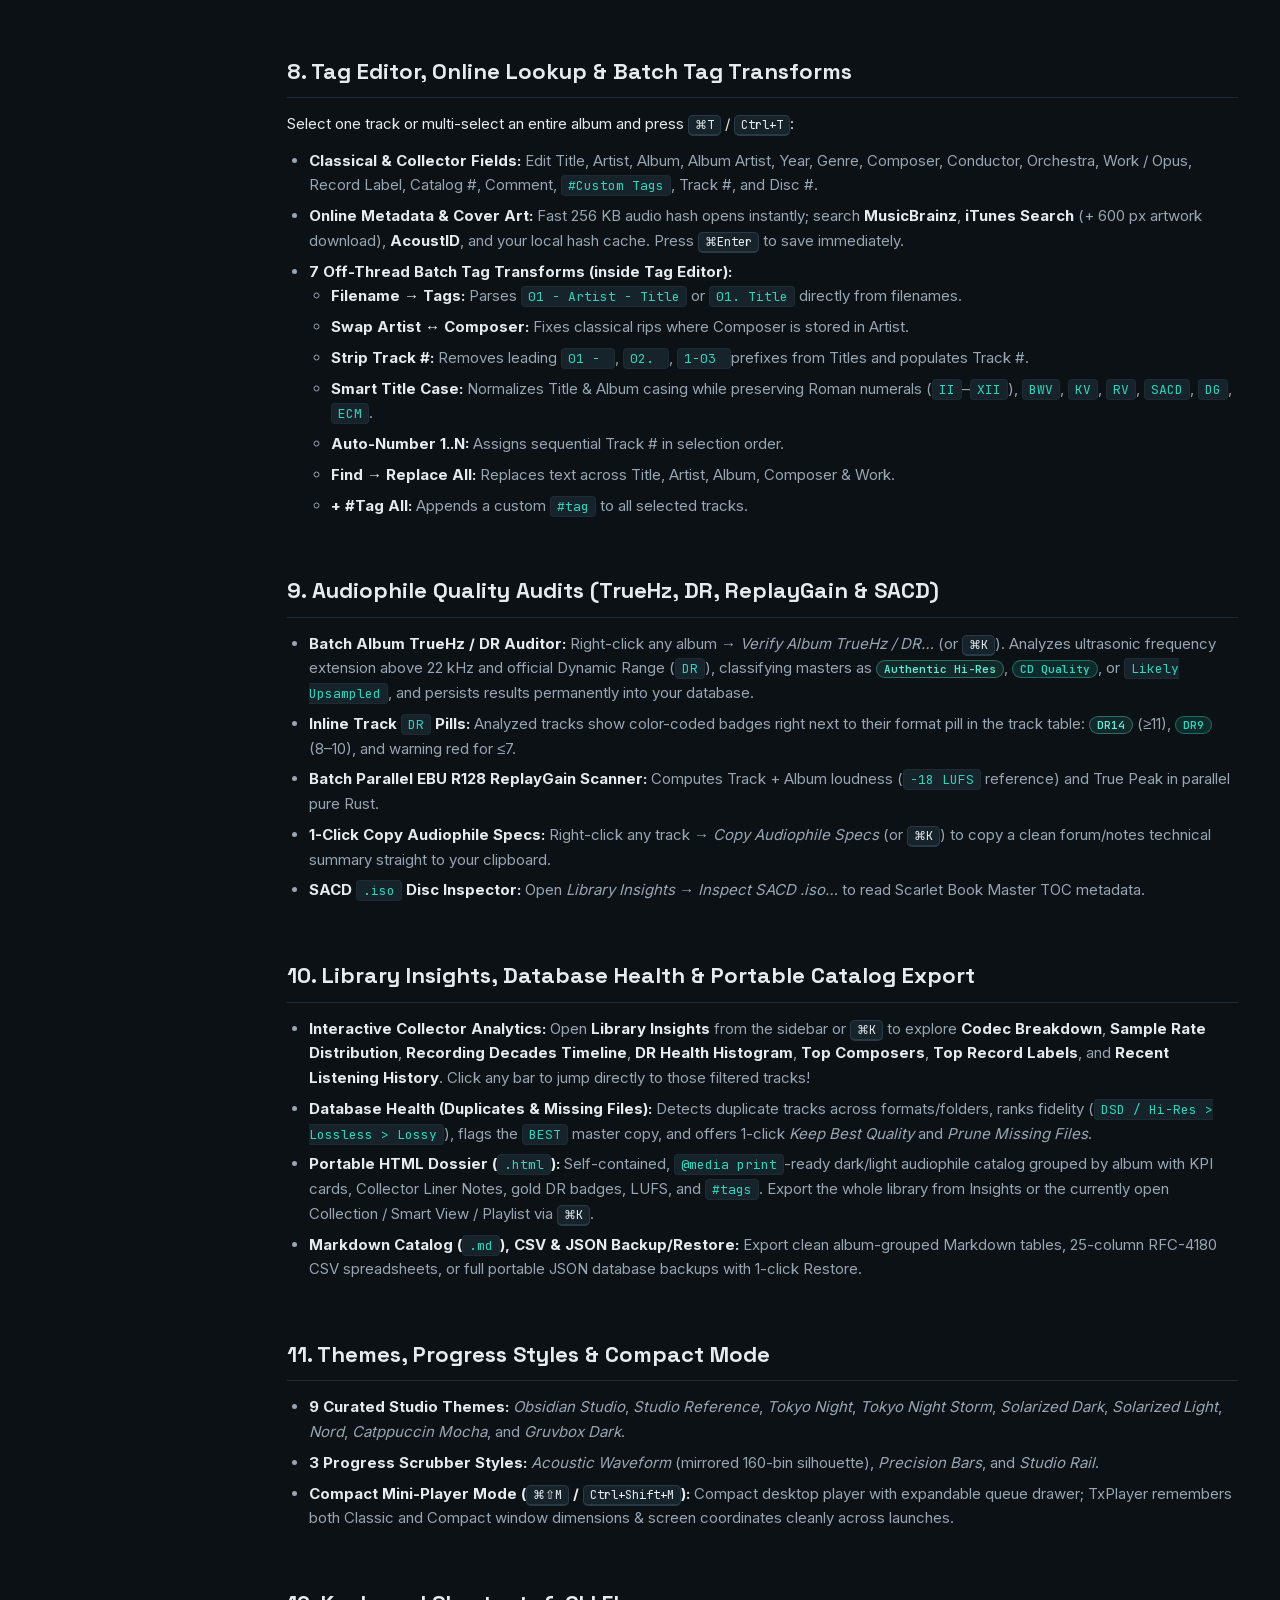
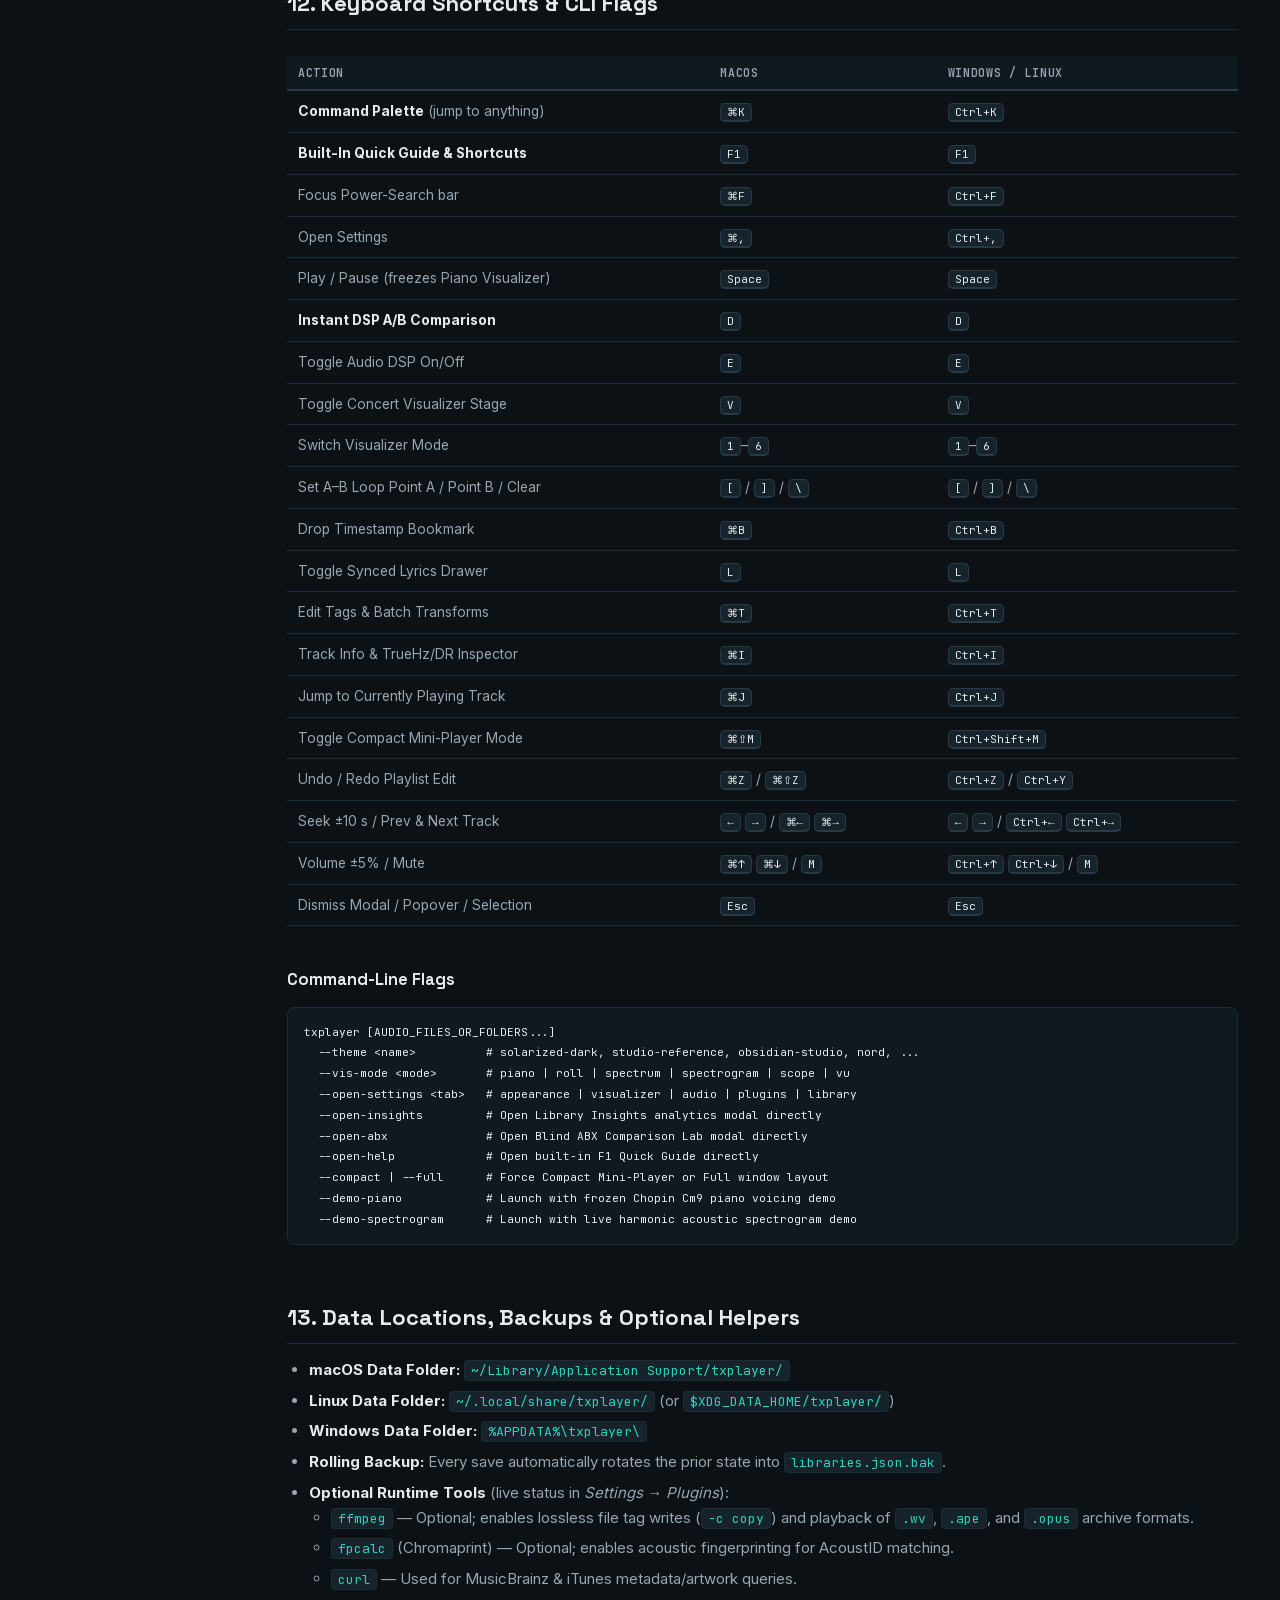
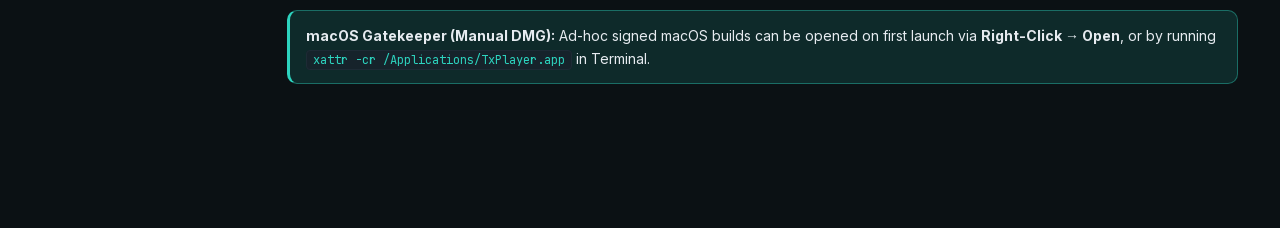
==== commit e00c01d7: "feat(v1.12.0): Grand Staff Sheet Music visualizer, ASCII/ABC piano export, and macOS/Windows/Linux r" ====
--- a/web/docs/index.html
+++ b/web/docs/index.html
@@ -3,9 +3,9 @@
 <head>
 <meta charset="utf-8">
 <meta name="viewport" content="width=device-width, initial-scale=1">
-<title>TxPlayer Documentation &amp; Quick Start · v1.11.0</title>
+<title>TxPlayer Documentation &amp; Quick Start · v1.12.0</title>
 <link rel="icon" type="image/png" href="favicon.png">
-<meta name="description" content="Complete Quick Start, First Steps, and Technical Reference Manual for TxPlayer v1.11.0 — bit-perfect Rust audiophile player, 64-bit DSP &amp; FFT convolution, Pitch-Locked Practice, Blind ABX Lab, LAN Mobile Remote, 88-key piano visualizer, and master library database.">
+<meta name="description" content="Complete Quick Start, First Steps, and Technical Reference Manual for TxPlayer v1.12.0 — bit-perfect Rust audiophile player, 64-bit DSP &amp; FFT convolution, Pitch-Locked Practice, Blind ABX Lab, LAN Mobile Remote, 88-key Piano &amp; Grand Staff Sheet Music visualizer, and master library database.">
 <style>
 @font-face { font-family:'Space Grotesk'; src:url('../fonts/space-grotesk.woff2') format('woff2'); font-weight:300 700; font-display:swap; }
 @font-face { font-family:'Inter'; src:url('../fonts/inter.woff2') format('woff2'); font-weight:100 900; font-display:swap; }
@@ -123,7 +123,7 @@
   <a class="brand" href="../">
     <span class="logo">Tx</span>
     <span>TxPlayer Docs</span>
-    <span class="ver-badge">v1.11.0</span>
+    <span class="ver-badge">v1.12.0</span>
   </a>
   <div class="top-actions">
     <input class="global-search" id="docSearch" type="search" placeholder="Filter docs, shortcuts, query tokens…" aria-label="Filter documentation sections">
@@ -161,7 +161,7 @@
       <li><a href="#troubleshooting">Data, Backups &amp; Helpers</a></li>
     </ul>
     <div class="nav-foot">
-      TxPlayer <strong>v1.11.0</strong><br>
+      TxPlayer <strong>v1.12.0</strong><br>
       Press <strong>F1</strong> in-app for Quick Guide<br>
       <a href="../">tuxie.eu/txplayer</a>
     </div>
@@ -285,8 +285,8 @@
 
     <!-- VISUALIZERS -->
     <section class="doc-section" id="visualizers">
-      <h2>4. Concert Visualizer Suite (6 Modes)</h2>
-      <p>Press <kbd>V</kbd> to toggle the panoramic Concert Visualizer Stage, <kbd>1</kbd>–<kbd>5</kbd> to jump between modes, or double-click the stage to cycle through enabled modes. Configure active modes and monitor live <code>ms/frame</code> compute time inside <strong>Settings → Plugins</strong>.</p>
+      <h2>4. Concert Visualizer Suite (7 Modes)</h2>
+      <p>Press <kbd>V</kbd> to toggle the panoramic Concert Visualizer Stage, <kbd>1</kbd>–<kbd>7</kbd> to jump between modes, or double-click the stage to cycle through enabled modes. In Piano, Roll, or Staff mode, click <strong>ASCII / ABC</strong> to copy an ASCII Grand Staff, mini keyboard, and ABC musical notation snapshot to your clipboard.</p>
 
       <div class="scroll-x">
         <table class="ref">
@@ -294,6 +294,7 @@
           <tbody>
             <tr><td><strong>88-Key Piano Spectrum</strong></td><td>Multi-rate Butterworth Precision CQT (<code>1× / ÷4 / ÷16</code>), Railsback stretch tuning, 10-voice harmonic cancellation</td><td>Classical piano study, live chord &amp; voicing readout, <strong>Pause-Freeze</strong> chord inspection</td></tr>
             <tr><td><strong>88-Key Piano Roll</strong></td><td>Scrolling real-time note waterfall rising from the grand keybed</td><td>Following counterpoint, arpeggios, and melodic phrasing over time</td></tr>
+            <tr><td><strong>Grand Staff Sheet Music</strong></td><td>Live Treble G-clef &amp; Bass F-clef notation with noteheads, stems, ledger lines, accidentals &amp; 1-click <strong>ASCII / ABC</strong> copy</td><td>Sight-reading chords &amp; voicing on musical staves and pasting notes into study docs or ABC editors</td></tr>
             <tr><td><strong>64-Band Spectrum RTA</strong></td><td>4096-pt precomputed-twiddle FFT mapped to 64 log bands (<code>27.5 Hz – 18 kHz</code>) with peak-hold</td><td>Tonal balance, room-mode checking, and EQ curve verification</td></tr>
             <tr><td><strong>Live Acoustic Spectrogram</strong></td><td>Scrolling 2D time-frequency waterfall (<code>96 × 64</code>) with thermal-gold heatmap &amp; <code>PEAK Hz</code> badge</td><td>Inspecting overtones, vibrato, vocal formants, and Hi-Res high-frequency energy</td></tr>
             <tr><td><strong>Stereo Scope &amp; Vectorscope</strong></td><td>Zero-crossing triggered L/R oscilloscope + M/S phase goniometer</td><td>Checking stereo width, panning geometry, and waveform clipping</td></tr>
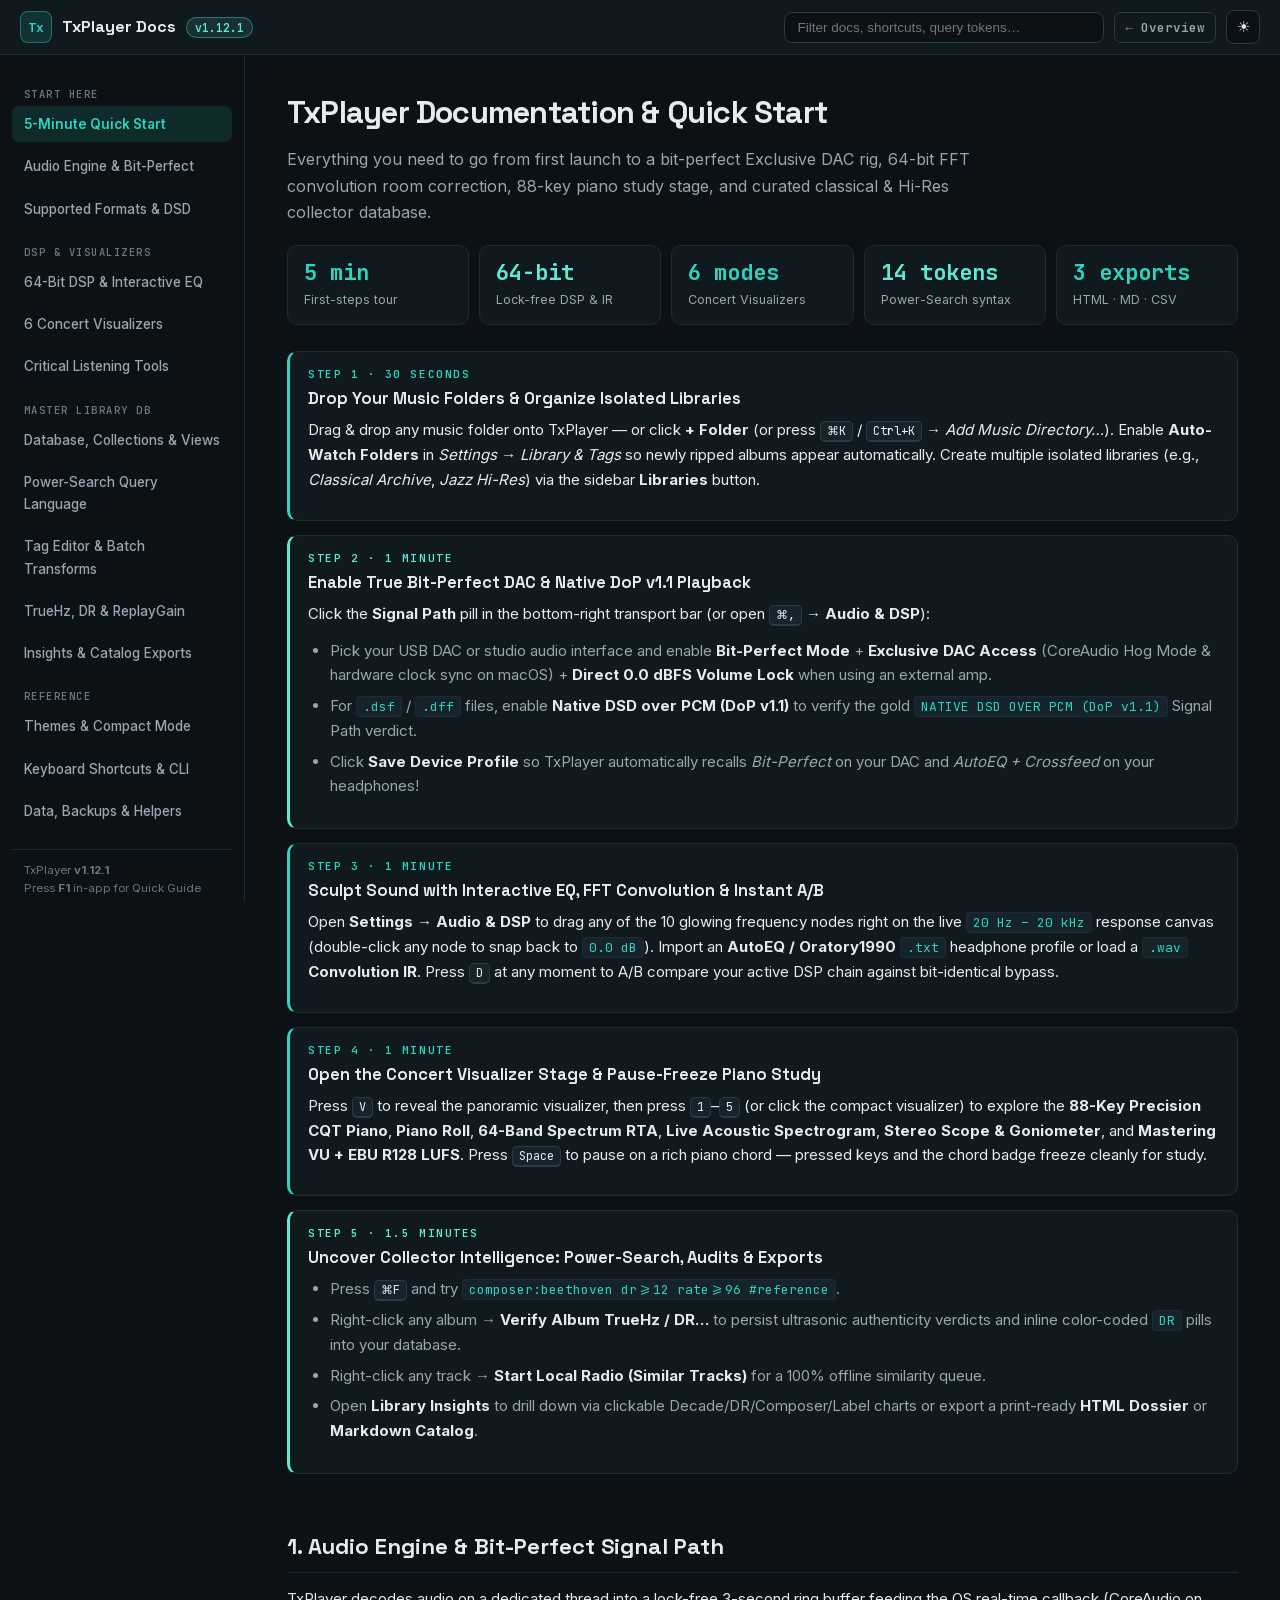
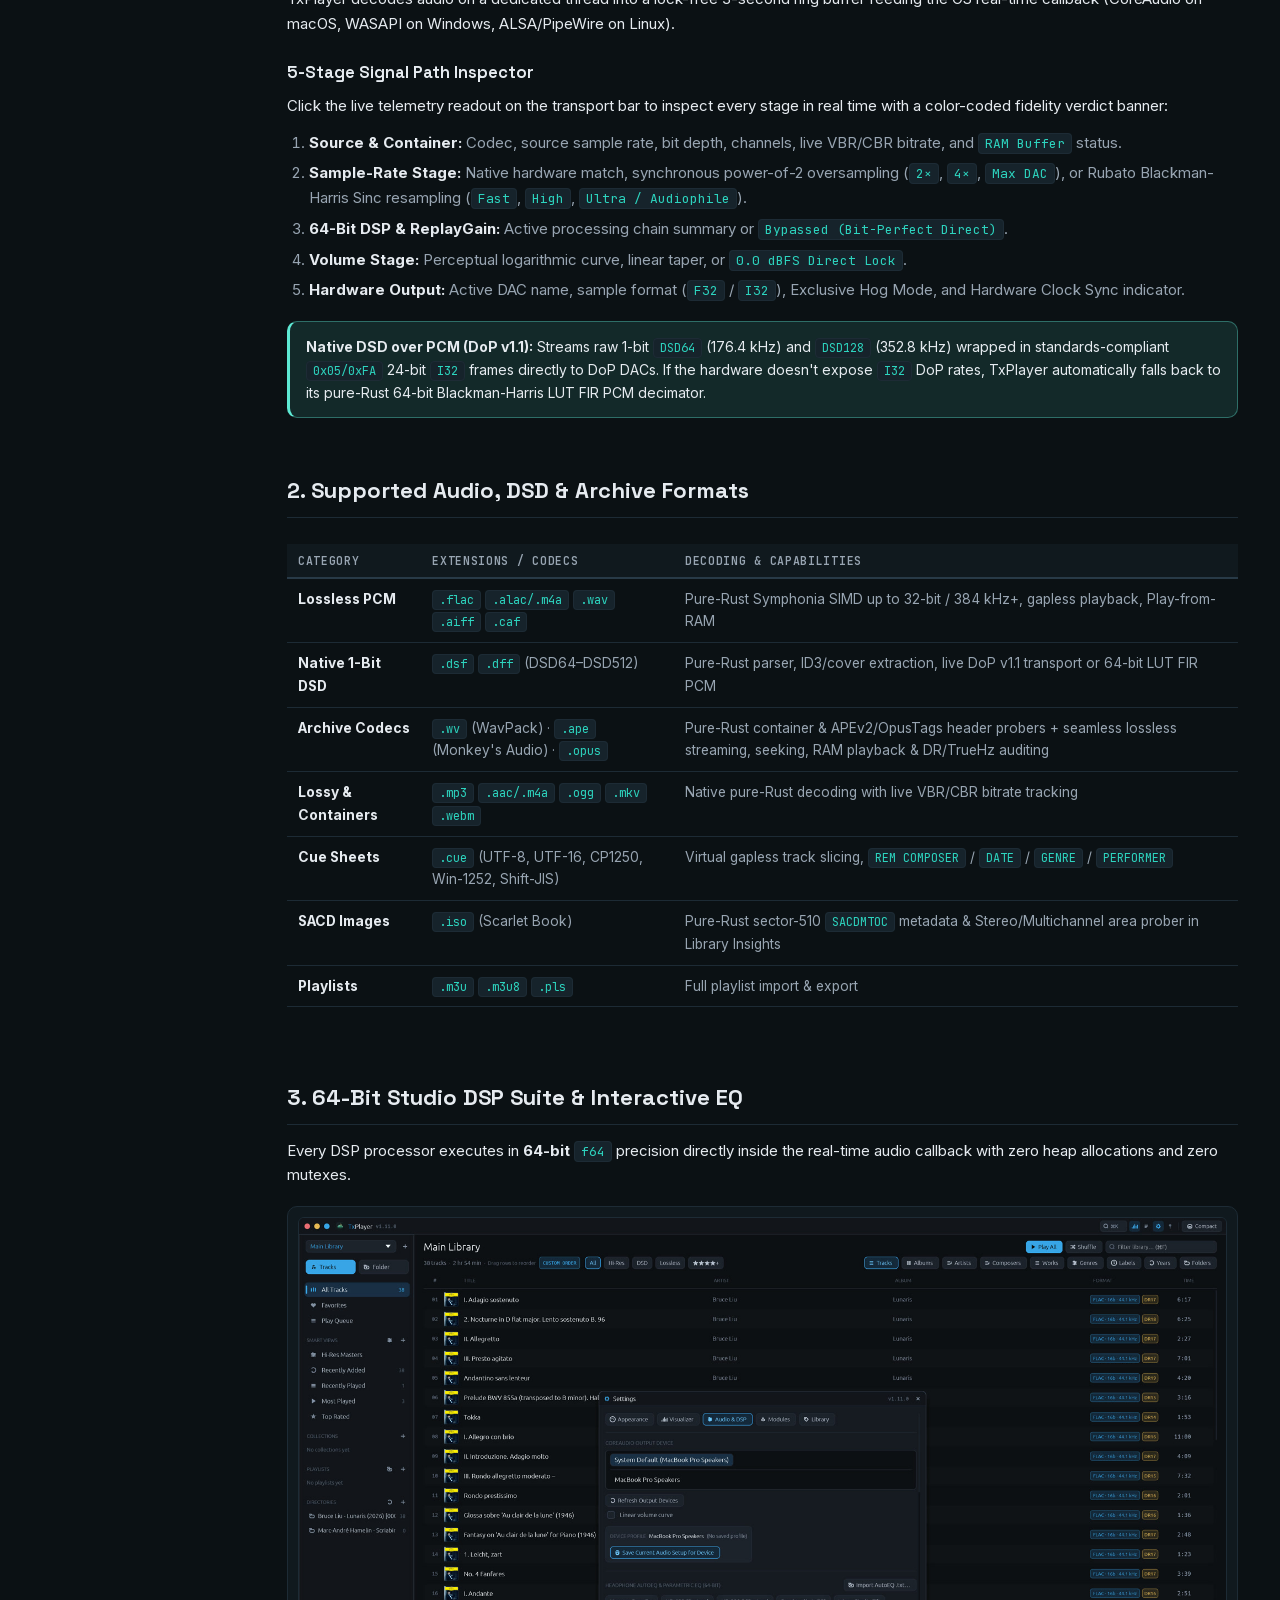
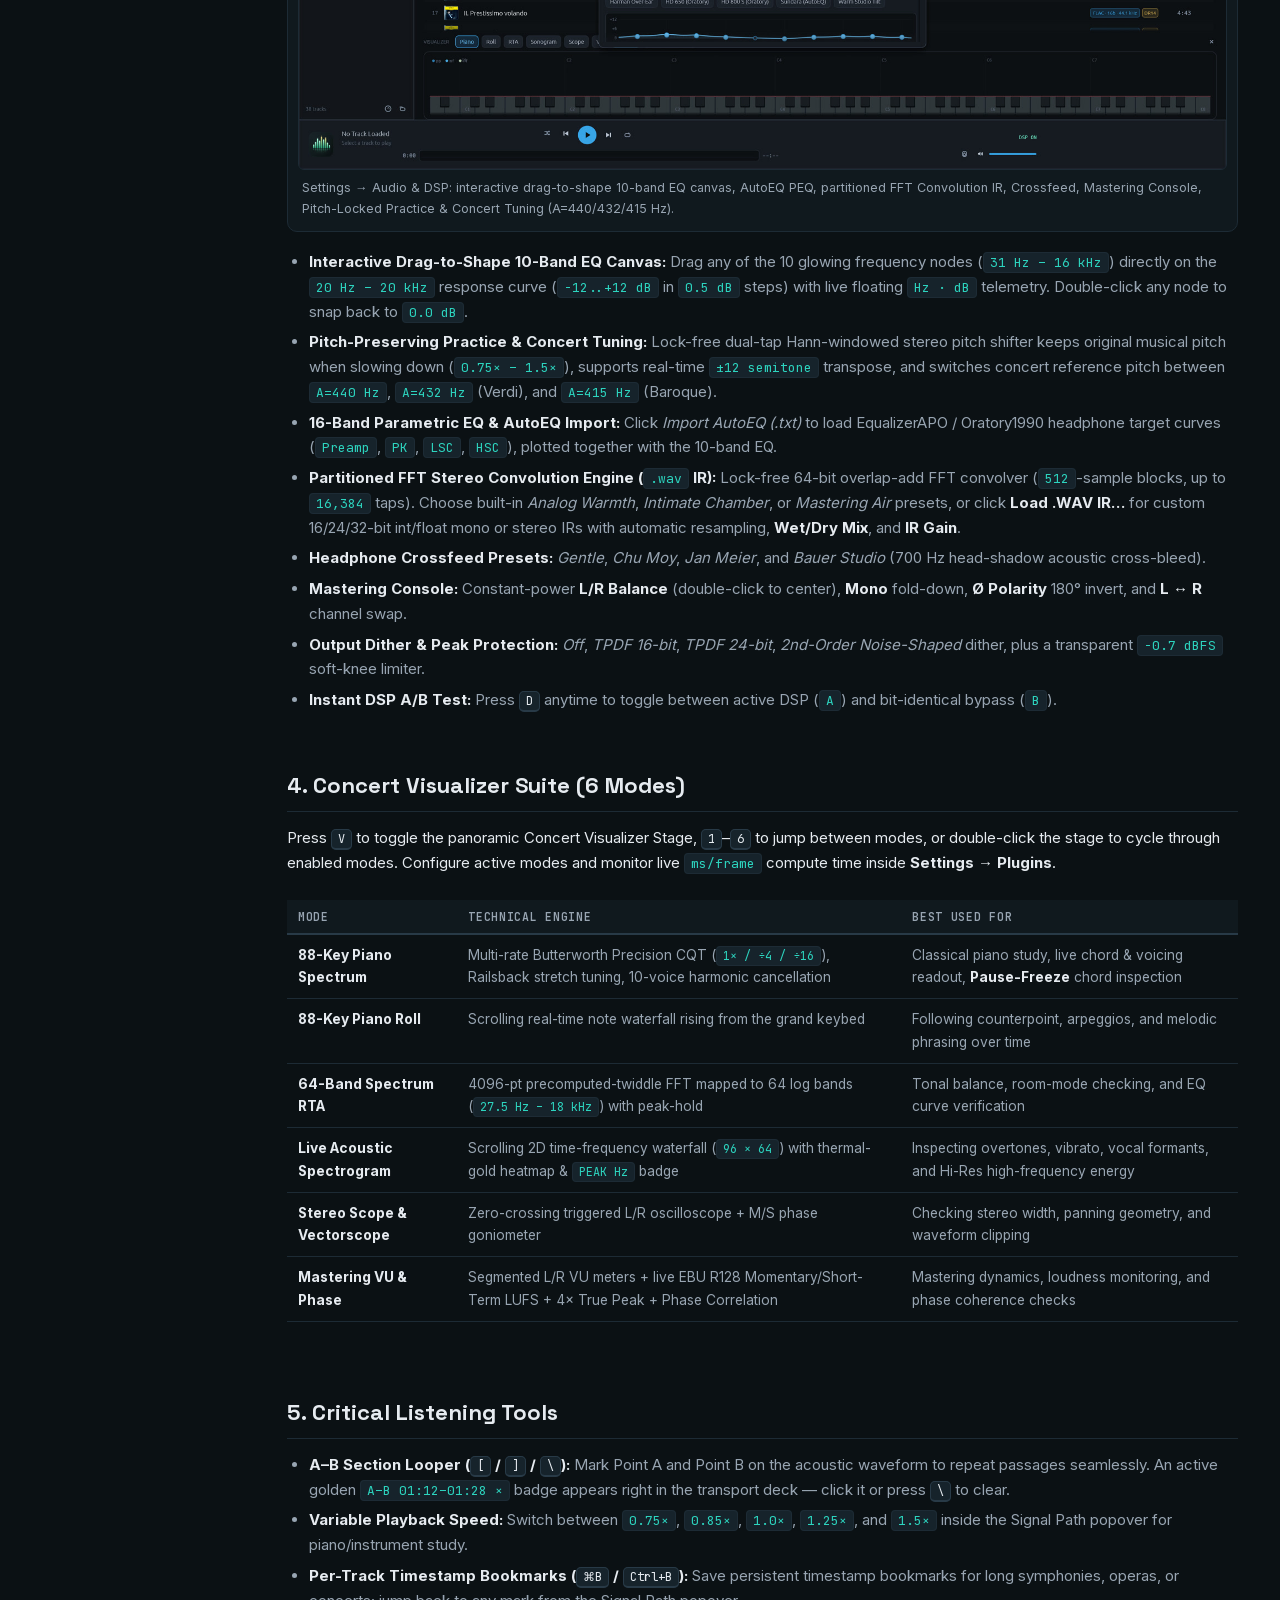
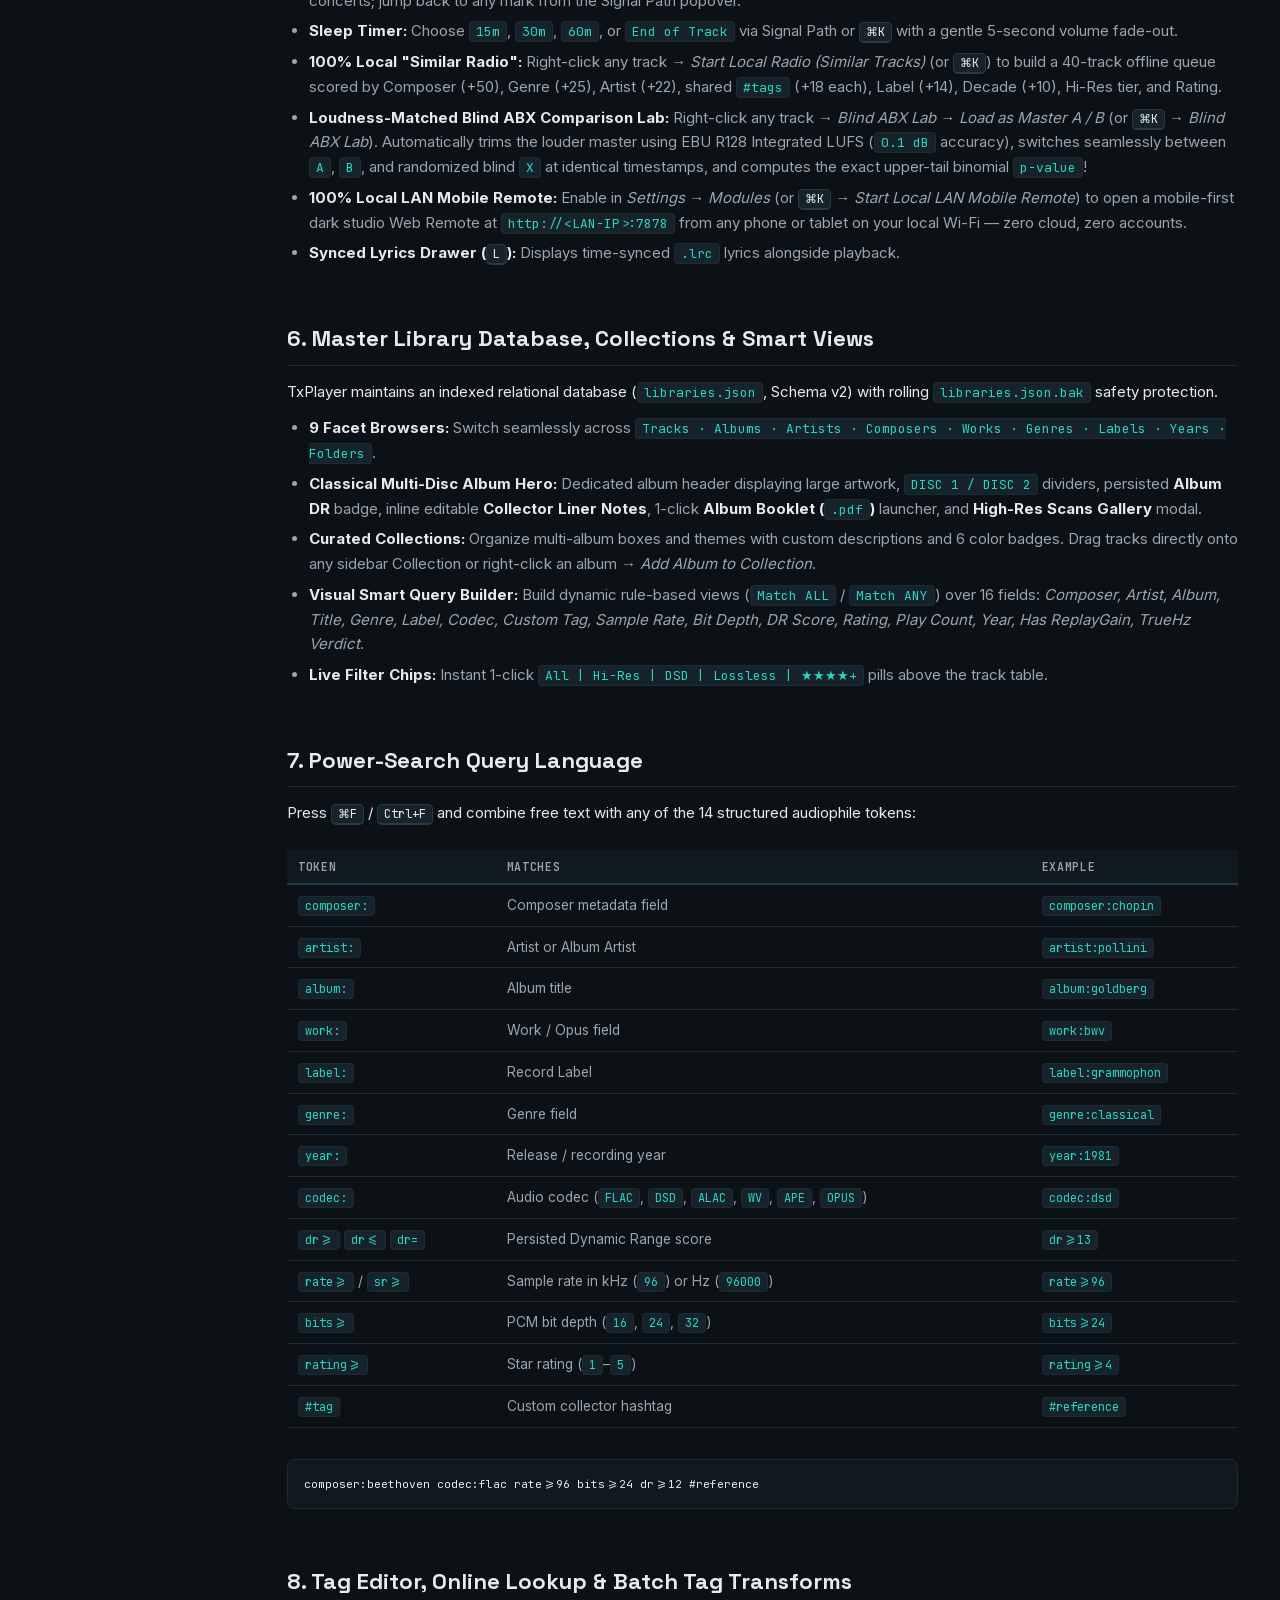
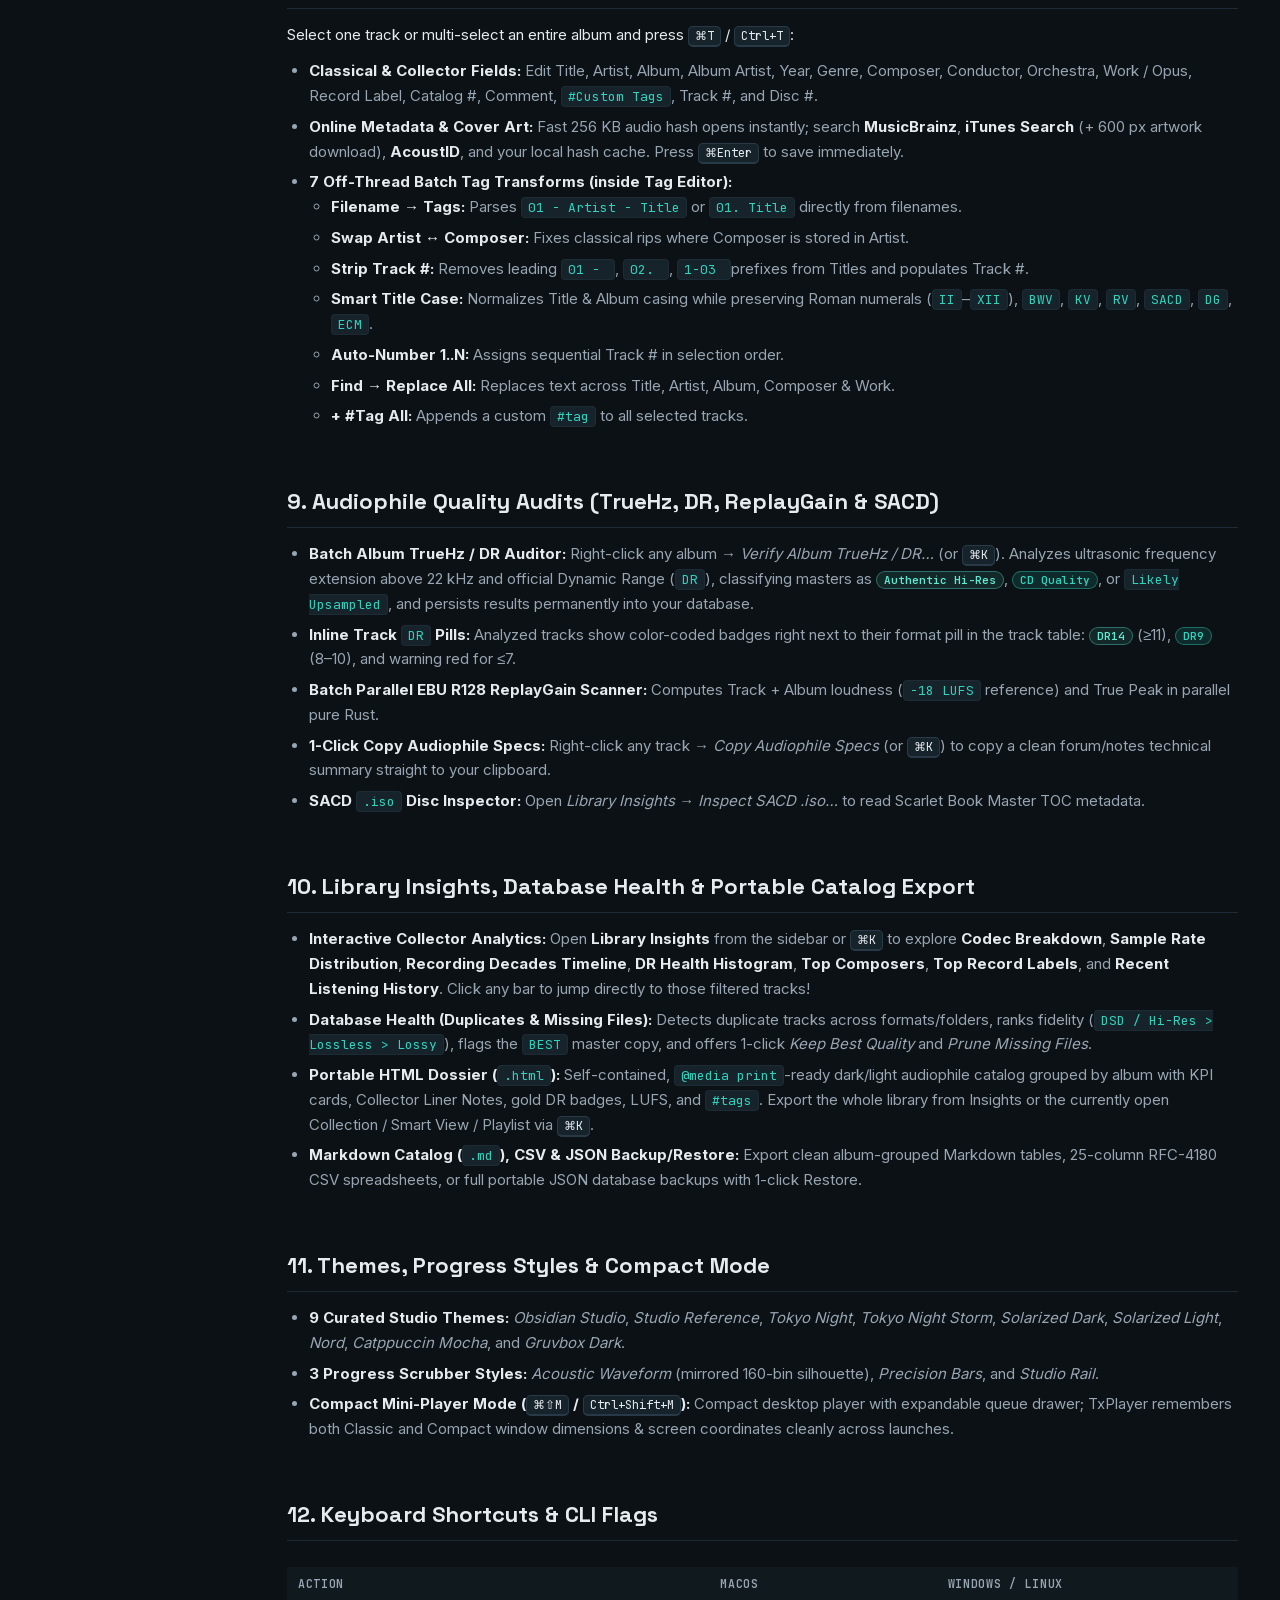
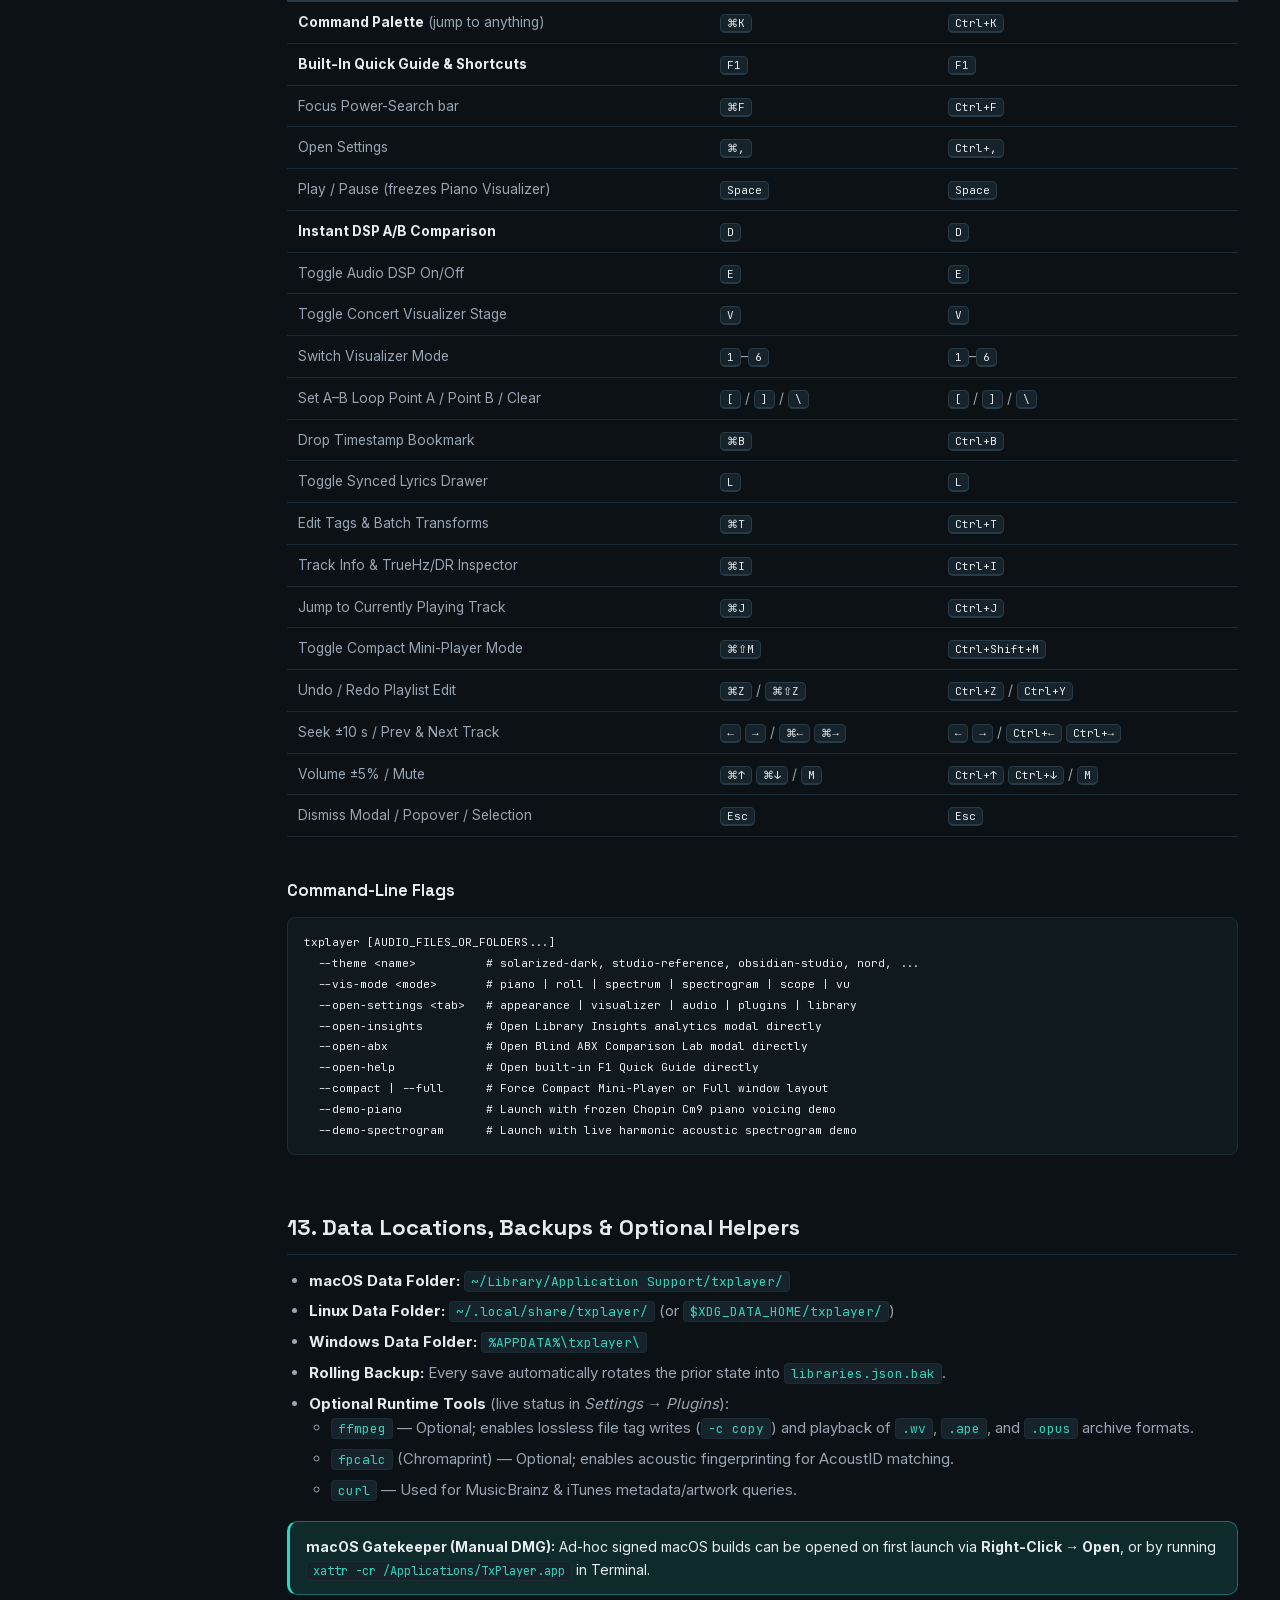
==== commit 2954f0ca: "revert(v1.12.1): remove unintended Staff visualizer & ASCII/ABC button from app and docs" ====
--- a/web/docs/index.html
+++ b/web/docs/index.html
@@ -3,9 +3,9 @@
 <head>
 <meta charset="utf-8">
 <meta name="viewport" content="width=device-width, initial-scale=1">
-<title>TxPlayer Documentation &amp; Quick Start · v1.12.0</title>
+<title>TxPlayer Documentation &amp; Quick Start · v1.12.1</title>
 <link rel="icon" type="image/png" href="favicon.png">
-<meta name="description" content="Complete Quick Start, First Steps, and Technical Reference Manual for TxPlayer v1.12.0 — bit-perfect Rust audiophile player, 64-bit DSP &amp; FFT convolution, Pitch-Locked Practice, Blind ABX Lab, LAN Mobile Remote, 88-key Piano &amp; Grand Staff Sheet Music visualizer, and master library database.">
+<meta name="description" content="Complete Quick Start, First Steps, and Technical Reference Manual for TxPlayer v1.12.1 — bit-perfect Rust audiophile player, 64-bit DSP &amp; FFT convolution, Pitch-Locked Practice, Blind ABX Lab, LAN Mobile Remote, 88-key piano visualizer, and master library database.">
 <style>
 @font-face { font-family:'Space Grotesk'; src:url('../fonts/space-grotesk.woff2') format('woff2'); font-weight:300 700; font-display:swap; }
 @font-face { font-family:'Inter'; src:url('../fonts/inter.woff2') format('woff2'); font-weight:100 900; font-display:swap; }
@@ -123,7 +123,7 @@
   <a class="brand" href="../">
     <span class="logo">Tx</span>
     <span>TxPlayer Docs</span>
-    <span class="ver-badge">v1.12.0</span>
+    <span class="ver-badge">v1.12.1</span>
   </a>
   <div class="top-actions">
     <input class="global-search" id="docSearch" type="search" placeholder="Filter docs, shortcuts, query tokens…" aria-label="Filter documentation sections">
@@ -161,7 +161,7 @@
       <li><a href="#troubleshooting">Data, Backups &amp; Helpers</a></li>
     </ul>
     <div class="nav-foot">
-      TxPlayer <strong>v1.12.0</strong><br>
+      TxPlayer <strong>v1.12.1</strong><br>
       Press <strong>F1</strong> in-app for Quick Guide<br>
       <a href="../">tuxie.eu/txplayer</a>
     </div>
@@ -285,8 +285,8 @@
 
     <!-- VISUALIZERS -->
     <section class="doc-section" id="visualizers">
-      <h2>4. Concert Visualizer Suite (7 Modes)</h2>
-      <p>Press <kbd>V</kbd> to toggle the panoramic Concert Visualizer Stage, <kbd>1</kbd>–<kbd>7</kbd> to jump between modes, or double-click the stage to cycle through enabled modes. In Piano, Roll, or Staff mode, click <strong>ASCII / ABC</strong> to copy an ASCII Grand Staff, mini keyboard, and ABC musical notation snapshot to your clipboard.</p>
+      <h2>4. Concert Visualizer Suite (6 Modes)</h2>
+      <p>Press <kbd>V</kbd> to toggle the panoramic Concert Visualizer Stage, <kbd>1</kbd>–<kbd>6</kbd> to jump between modes, or double-click the stage to cycle through enabled modes. Configure active modes and monitor live <code>ms/frame</code> compute time inside <strong>Settings → Plugins</strong>.</p>
 
       <div class="scroll-x">
         <table class="ref">
@@ -294,7 +294,6 @@
           <tbody>
             <tr><td><strong>88-Key Piano Spectrum</strong></td><td>Multi-rate Butterworth Precision CQT (<code>1× / ÷4 / ÷16</code>), Railsback stretch tuning, 10-voice harmonic cancellation</td><td>Classical piano study, live chord &amp; voicing readout, <strong>Pause-Freeze</strong> chord inspection</td></tr>
             <tr><td><strong>88-Key Piano Roll</strong></td><td>Scrolling real-time note waterfall rising from the grand keybed</td><td>Following counterpoint, arpeggios, and melodic phrasing over time</td></tr>
-            <tr><td><strong>Grand Staff Sheet Music</strong></td><td>Live Treble G-clef &amp; Bass F-clef notation with noteheads, stems, ledger lines, accidentals &amp; 1-click <strong>ASCII / ABC</strong> copy</td><td>Sight-reading chords &amp; voicing on musical staves and pasting notes into study docs or ABC editors</td></tr>
             <tr><td><strong>64-Band Spectrum RTA</strong></td><td>4096-pt precomputed-twiddle FFT mapped to 64 log bands (<code>27.5 Hz – 18 kHz</code>) with peak-hold</td><td>Tonal balance, room-mode checking, and EQ curve verification</td></tr>
             <tr><td><strong>Live Acoustic Spectrogram</strong></td><td>Scrolling 2D time-frequency waterfall (<code>96 × 64</code>) with thermal-gold heatmap &amp; <code>PEAK Hz</code> badge</td><td>Inspecting overtones, vibrato, vocal formants, and Hi-Res high-frequency energy</td></tr>
             <tr><td><strong>Stereo Scope &amp; Vectorscope</strong></td><td>Zero-crossing triggered L/R oscilloscope + M/S phase goniometer</td><td>Checking stereo width, panning geometry, and waveform clipping</td></tr>
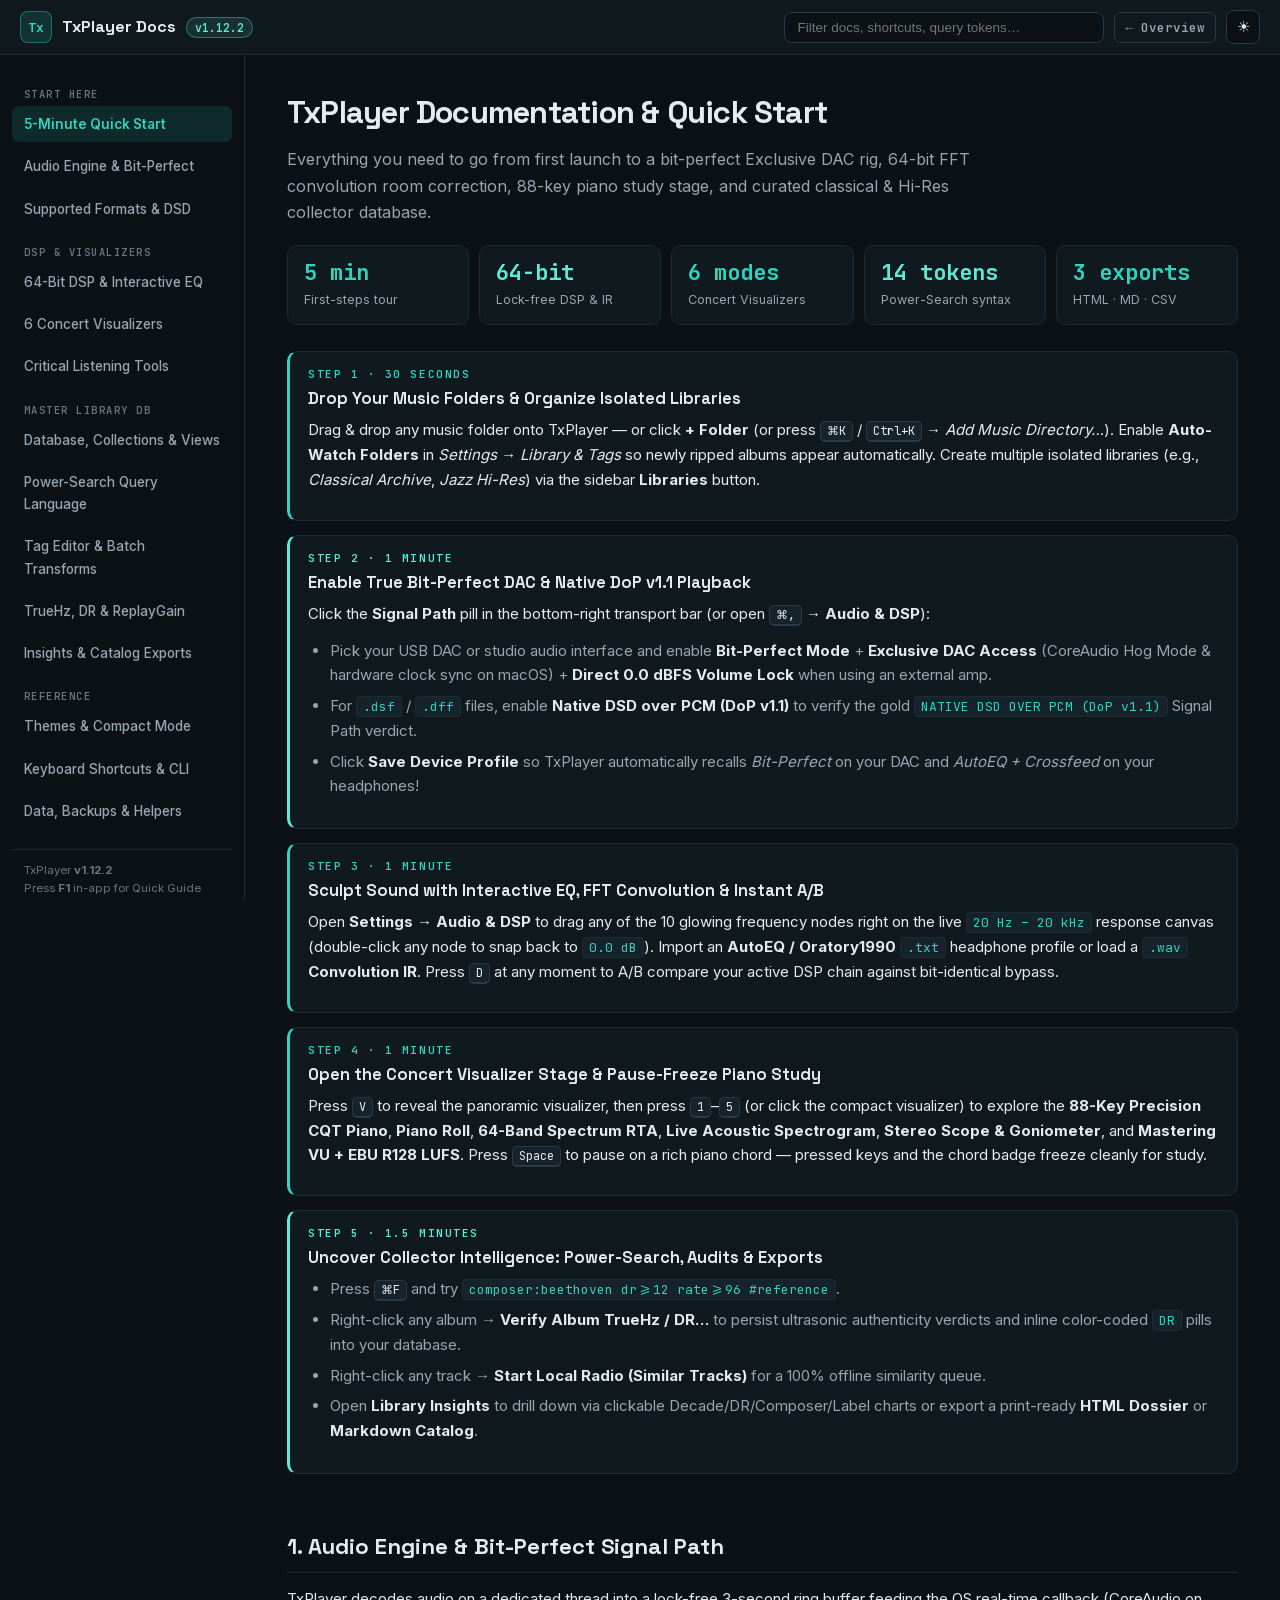
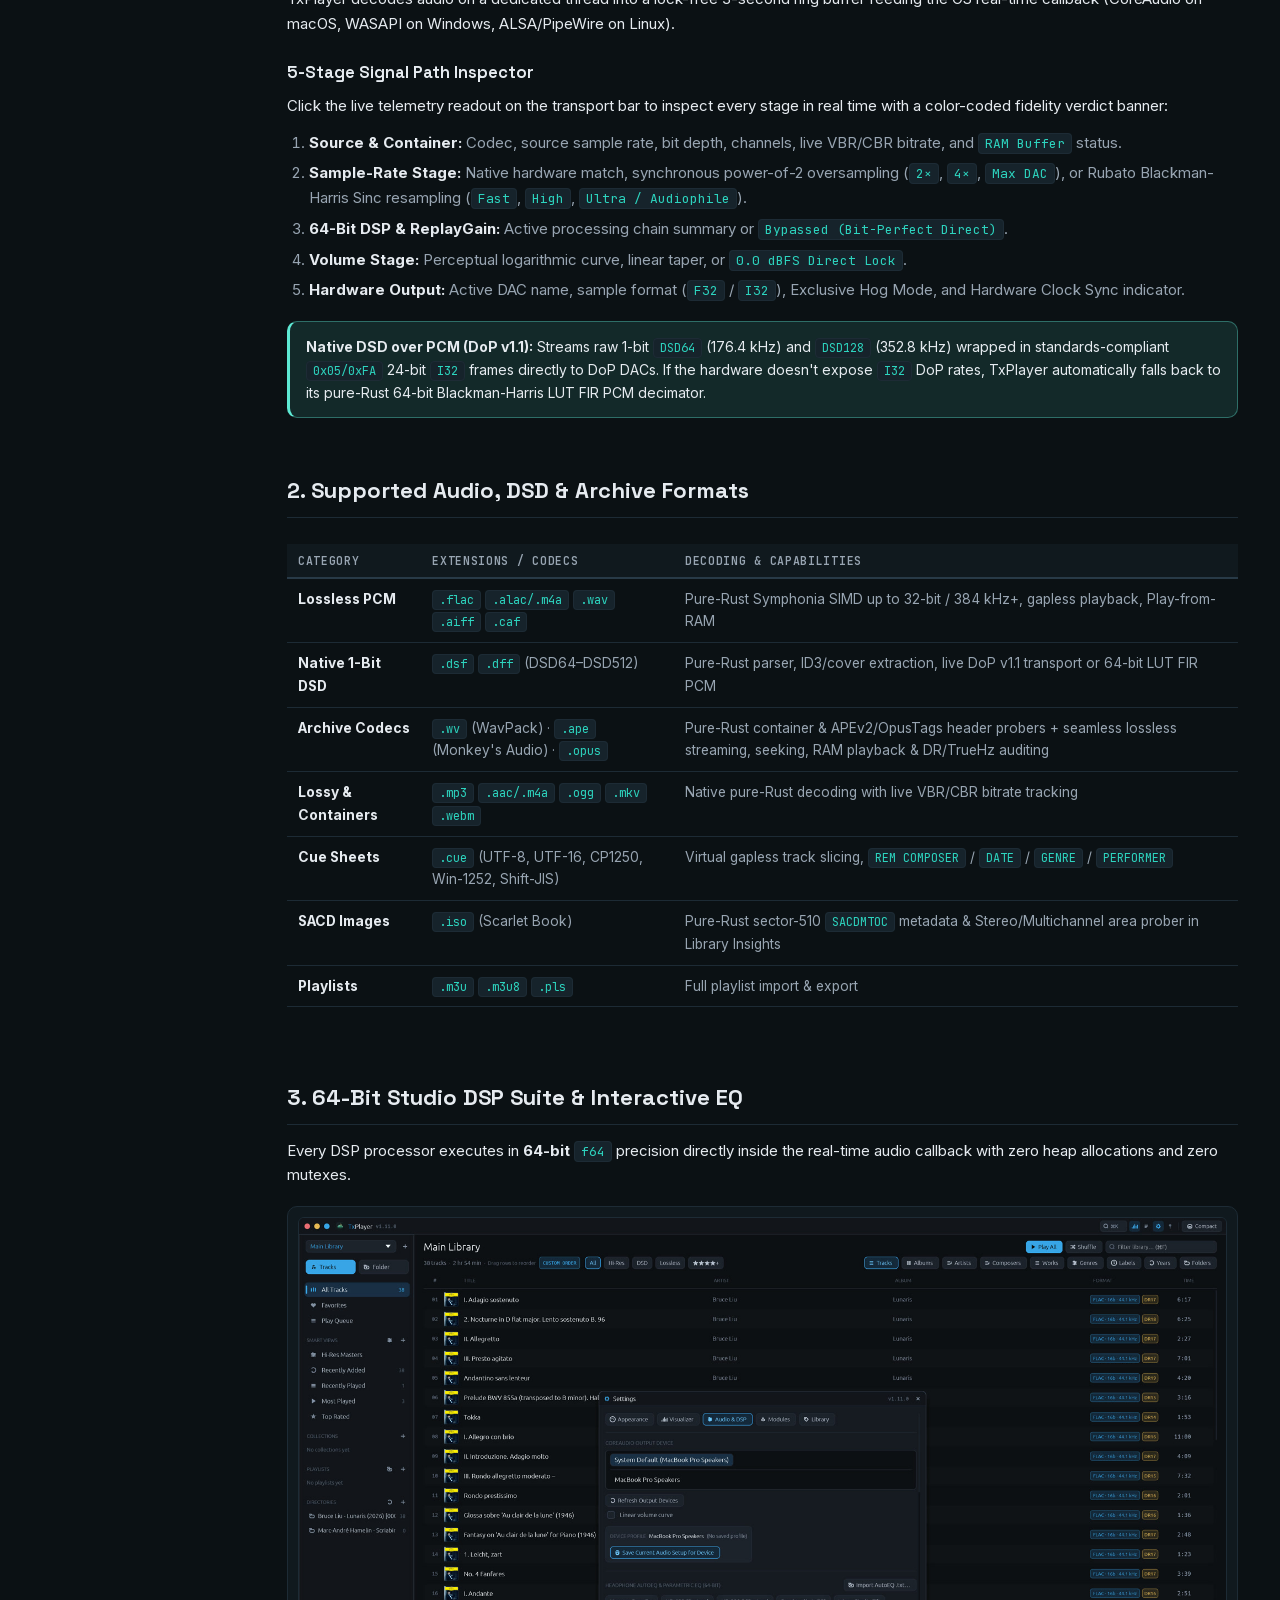
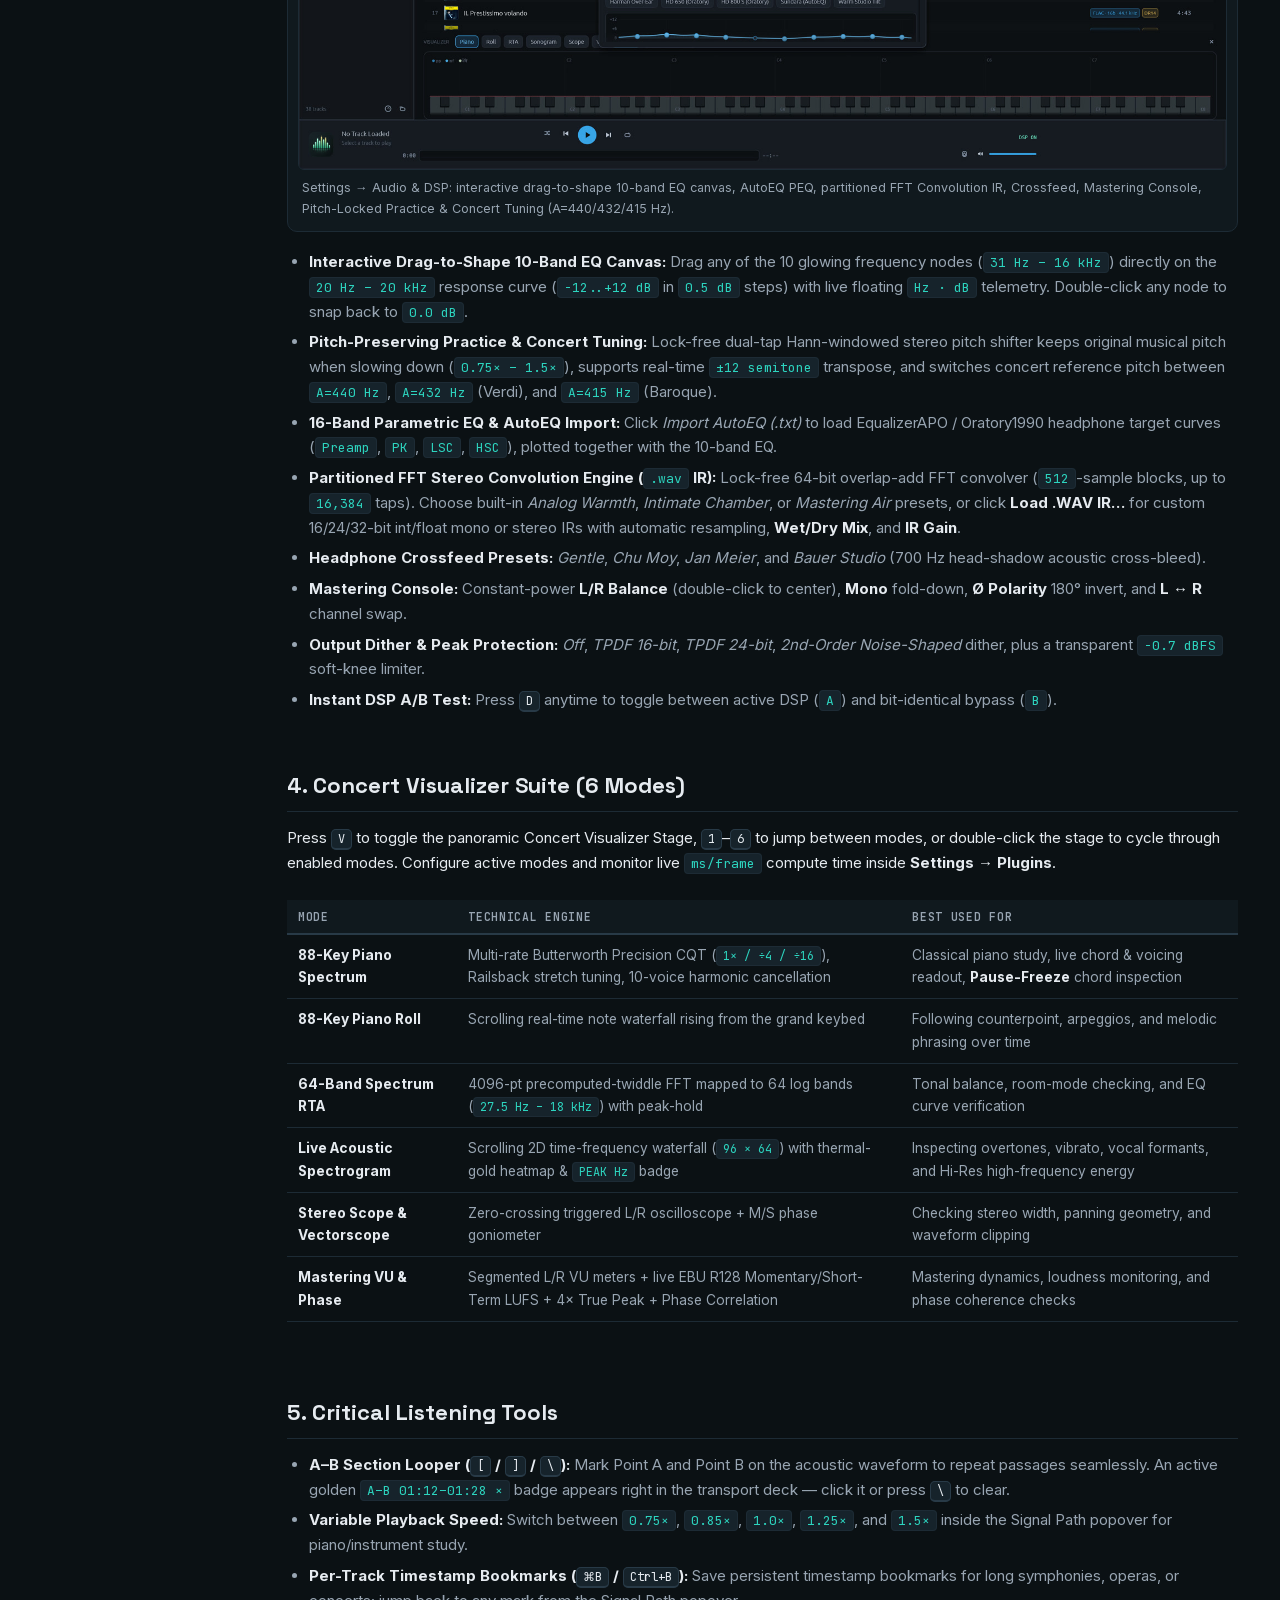
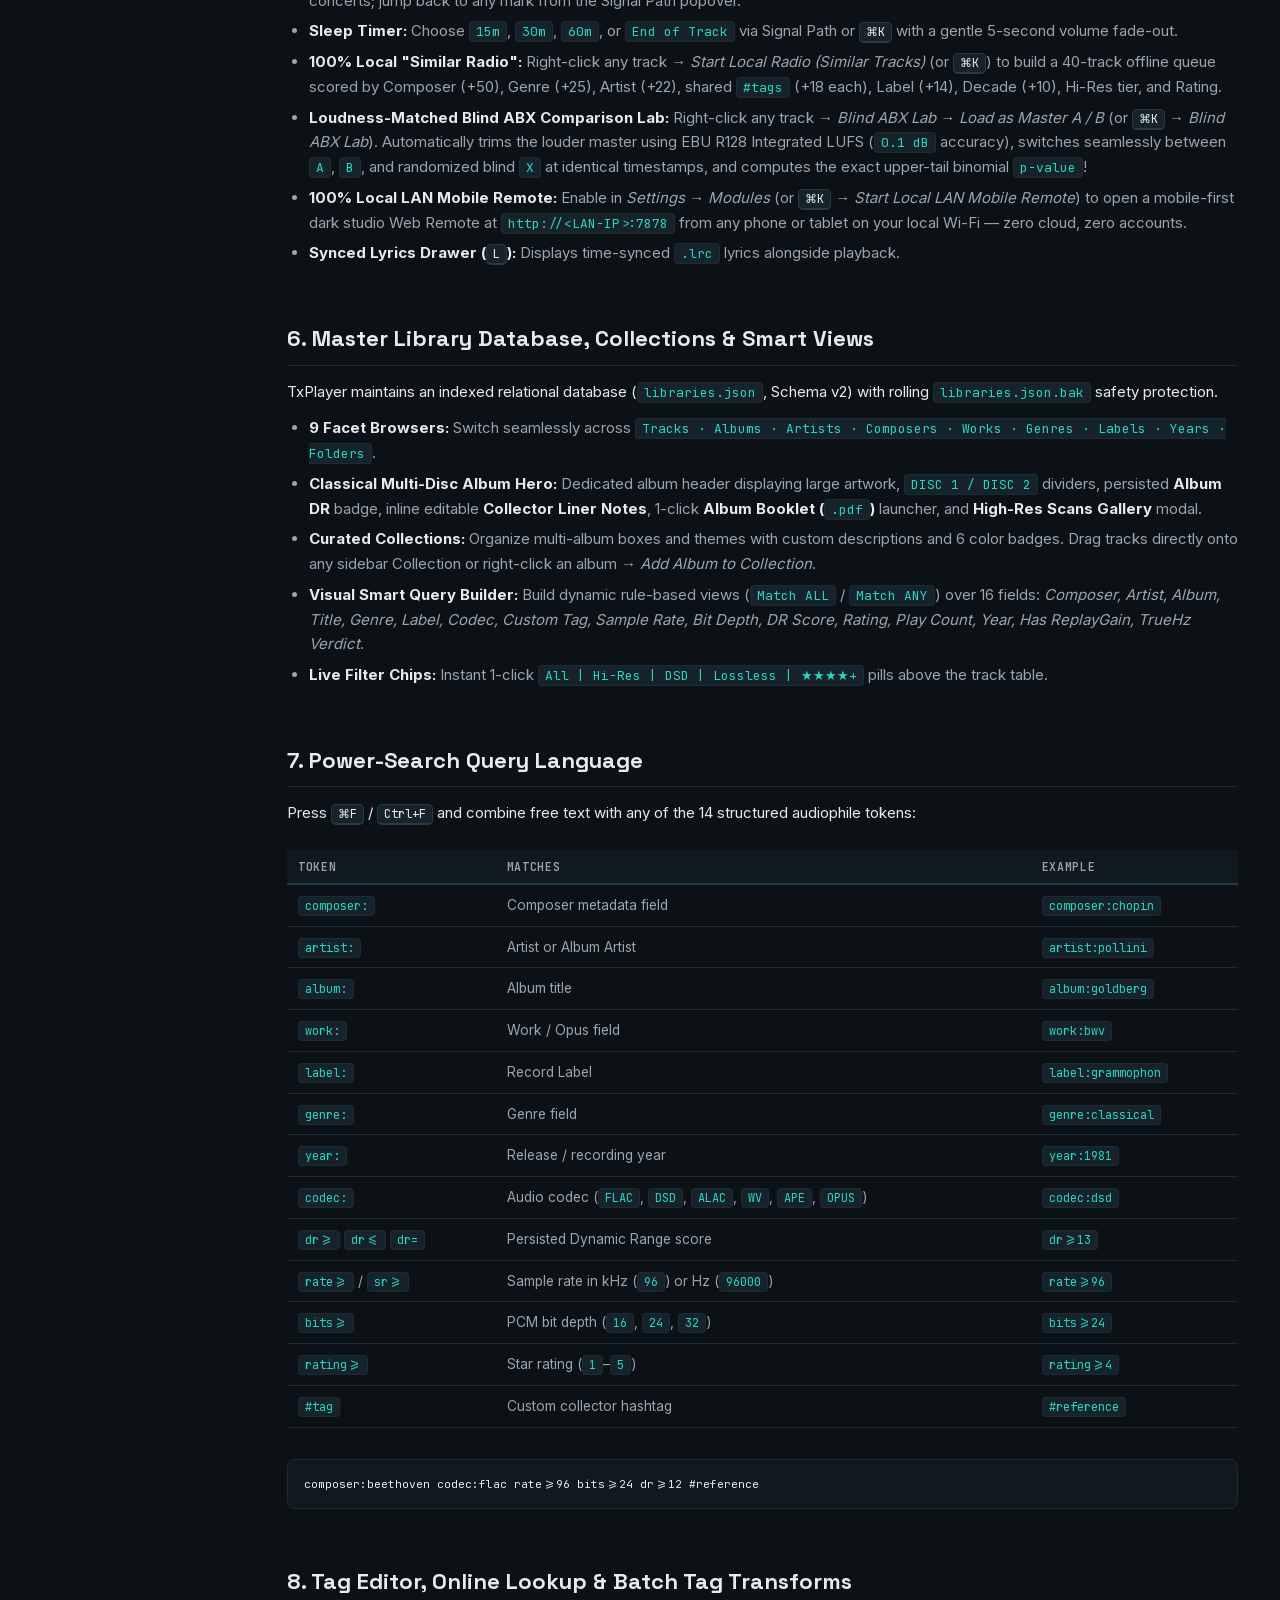
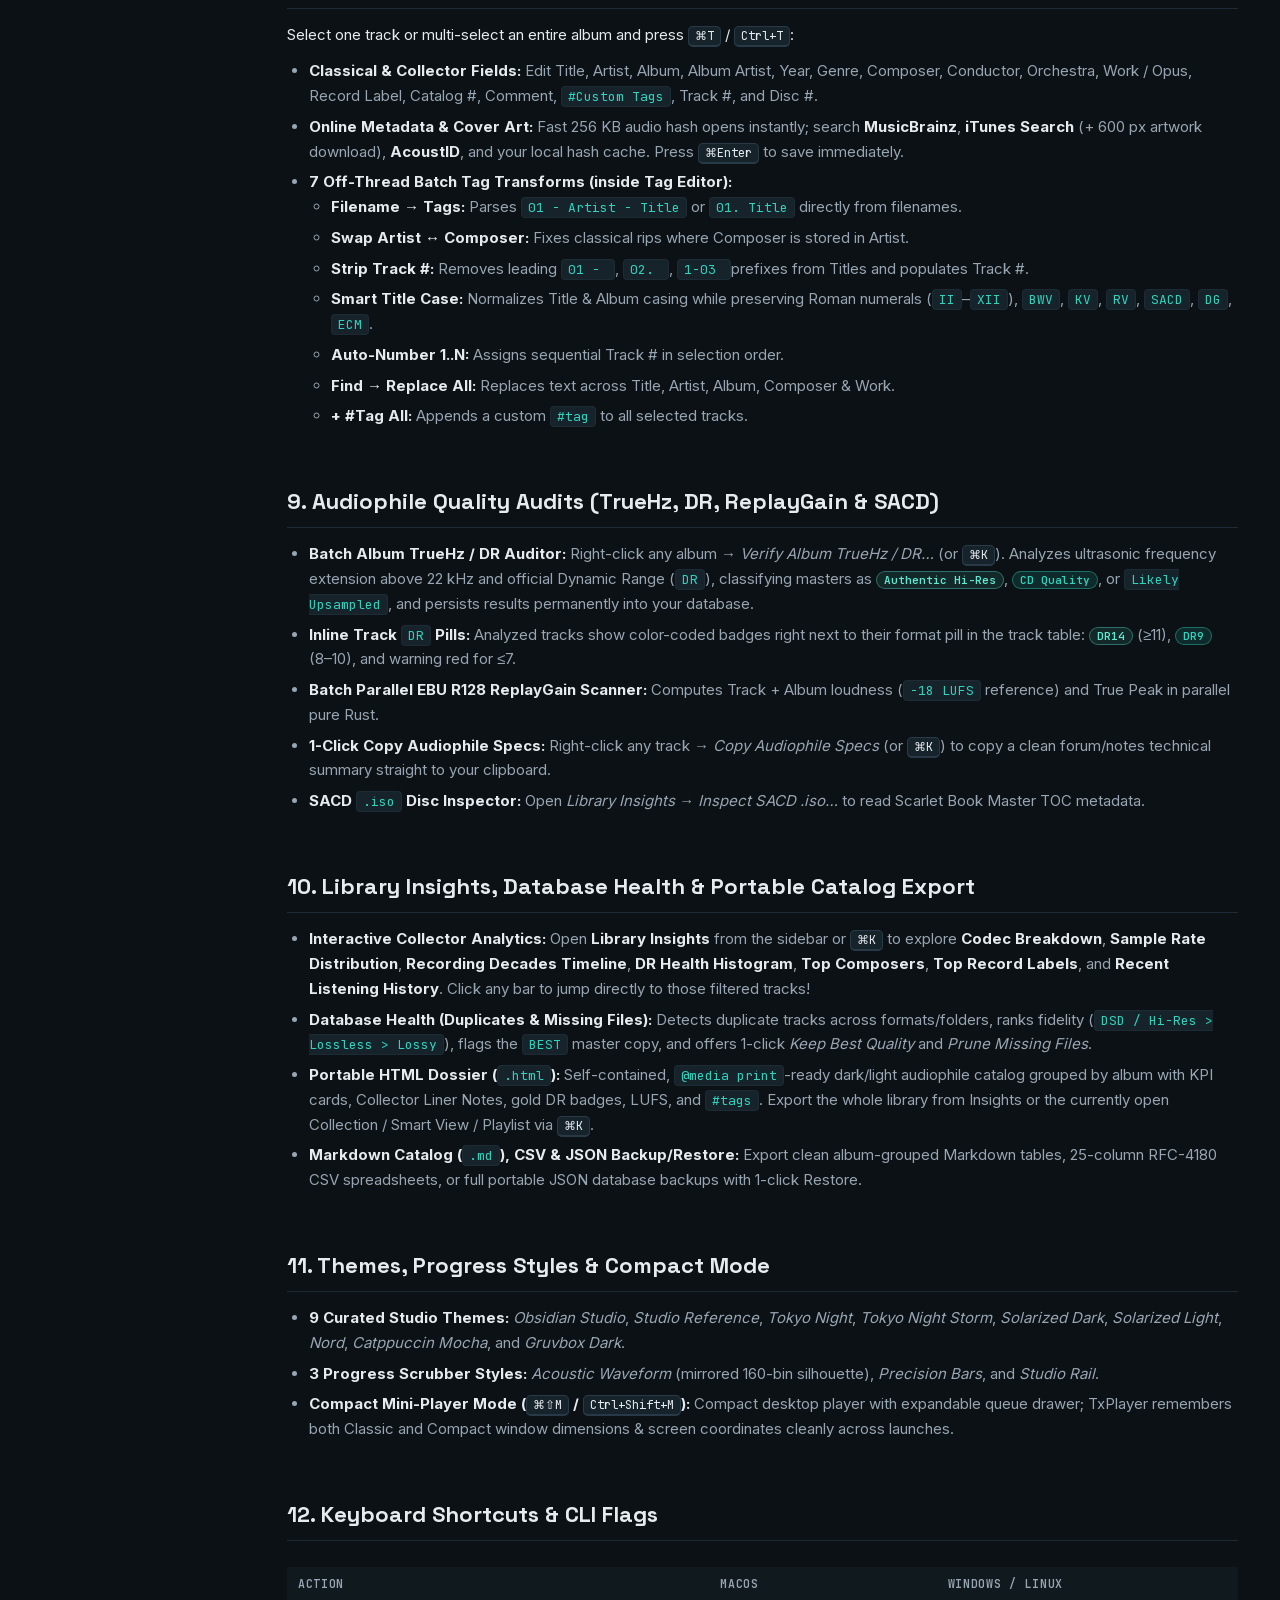
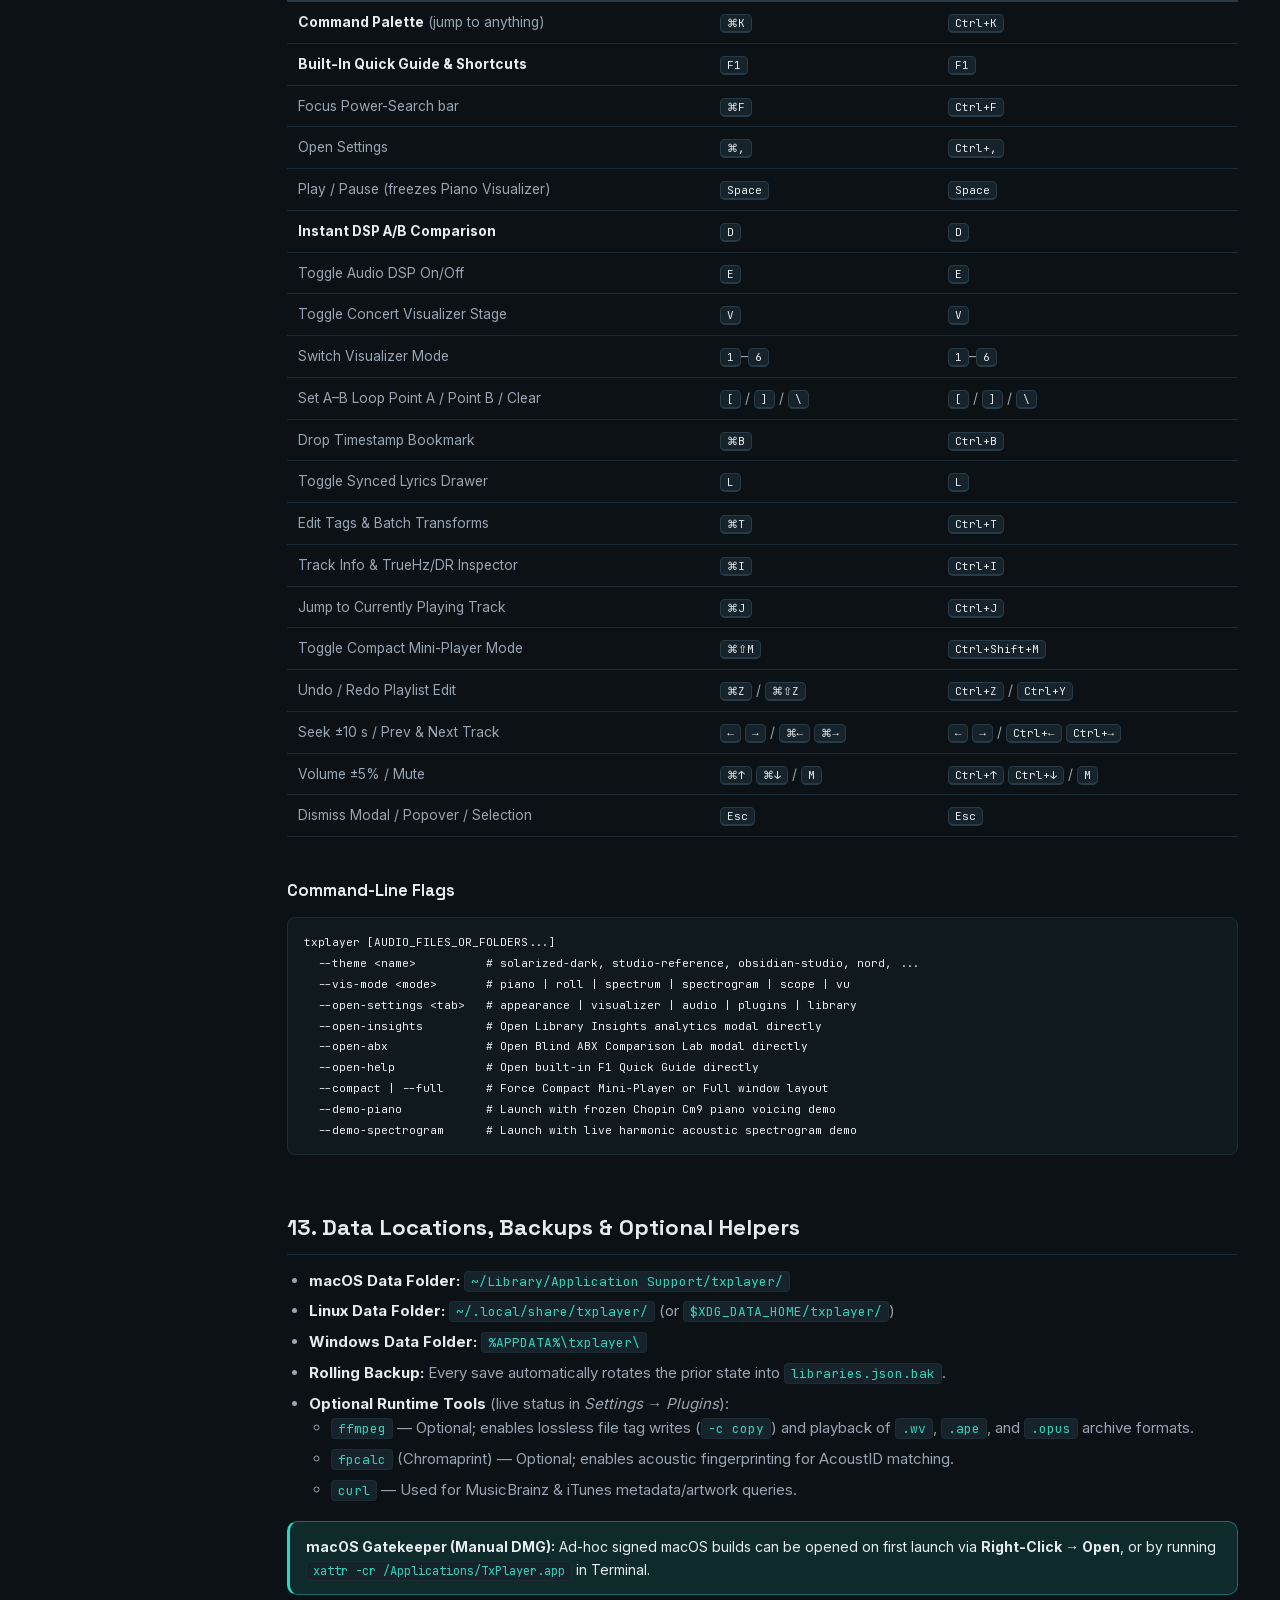
==== commit 6f5e17ef: "fix(v1.12.2): play OS-associated single & multi-selected files directly via positional CLI + single-" ====
--- a/web/docs/index.html
+++ b/web/docs/index.html
@@ -3,9 +3,9 @@
 <head>
 <meta charset="utf-8">
 <meta name="viewport" content="width=device-width, initial-scale=1">
-<title>TxPlayer Documentation &amp; Quick Start · v1.12.1</title>
+<title>TxPlayer Documentation &amp; Quick Start · v1.12.2</title>
 <link rel="icon" type="image/png" href="favicon.png">
-<meta name="description" content="Complete Quick Start, First Steps, and Technical Reference Manual for TxPlayer v1.12.1 — bit-perfect Rust audiophile player, 64-bit DSP &amp; FFT convolution, Pitch-Locked Practice, Blind ABX Lab, LAN Mobile Remote, 88-key piano visualizer, and master library database.">
+<meta name="description" content="Complete Quick Start, First Steps, and Technical Reference Manual for TxPlayer v1.12.2 — bit-perfect Rust audiophile player, 64-bit DSP &amp; FFT convolution, Pitch-Locked Practice, Blind ABX Lab, LAN Mobile Remote, 88-key piano visualizer, and master library database.">
 <style>
 @font-face { font-family:'Space Grotesk'; src:url('../fonts/space-grotesk.woff2') format('woff2'); font-weight:300 700; font-display:swap; }
 @font-face { font-family:'Inter'; src:url('../fonts/inter.woff2') format('woff2'); font-weight:100 900; font-display:swap; }
@@ -123,7 +123,7 @@
   <a class="brand" href="../">
     <span class="logo">Tx</span>
     <span>TxPlayer Docs</span>
-    <span class="ver-badge">v1.12.1</span>
+    <span class="ver-badge">v1.12.2</span>
   </a>
   <div class="top-actions">
     <input class="global-search" id="docSearch" type="search" placeholder="Filter docs, shortcuts, query tokens…" aria-label="Filter documentation sections">
@@ -161,7 +161,7 @@
       <li><a href="#troubleshooting">Data, Backups &amp; Helpers</a></li>
     </ul>
     <div class="nav-foot">
-      TxPlayer <strong>v1.12.1</strong><br>
+      TxPlayer <strong>v1.12.2</strong><br>
       Press <strong>F1</strong> in-app for Quick Guide<br>
       <a href="../">tuxie.eu/txplayer</a>
     </div>
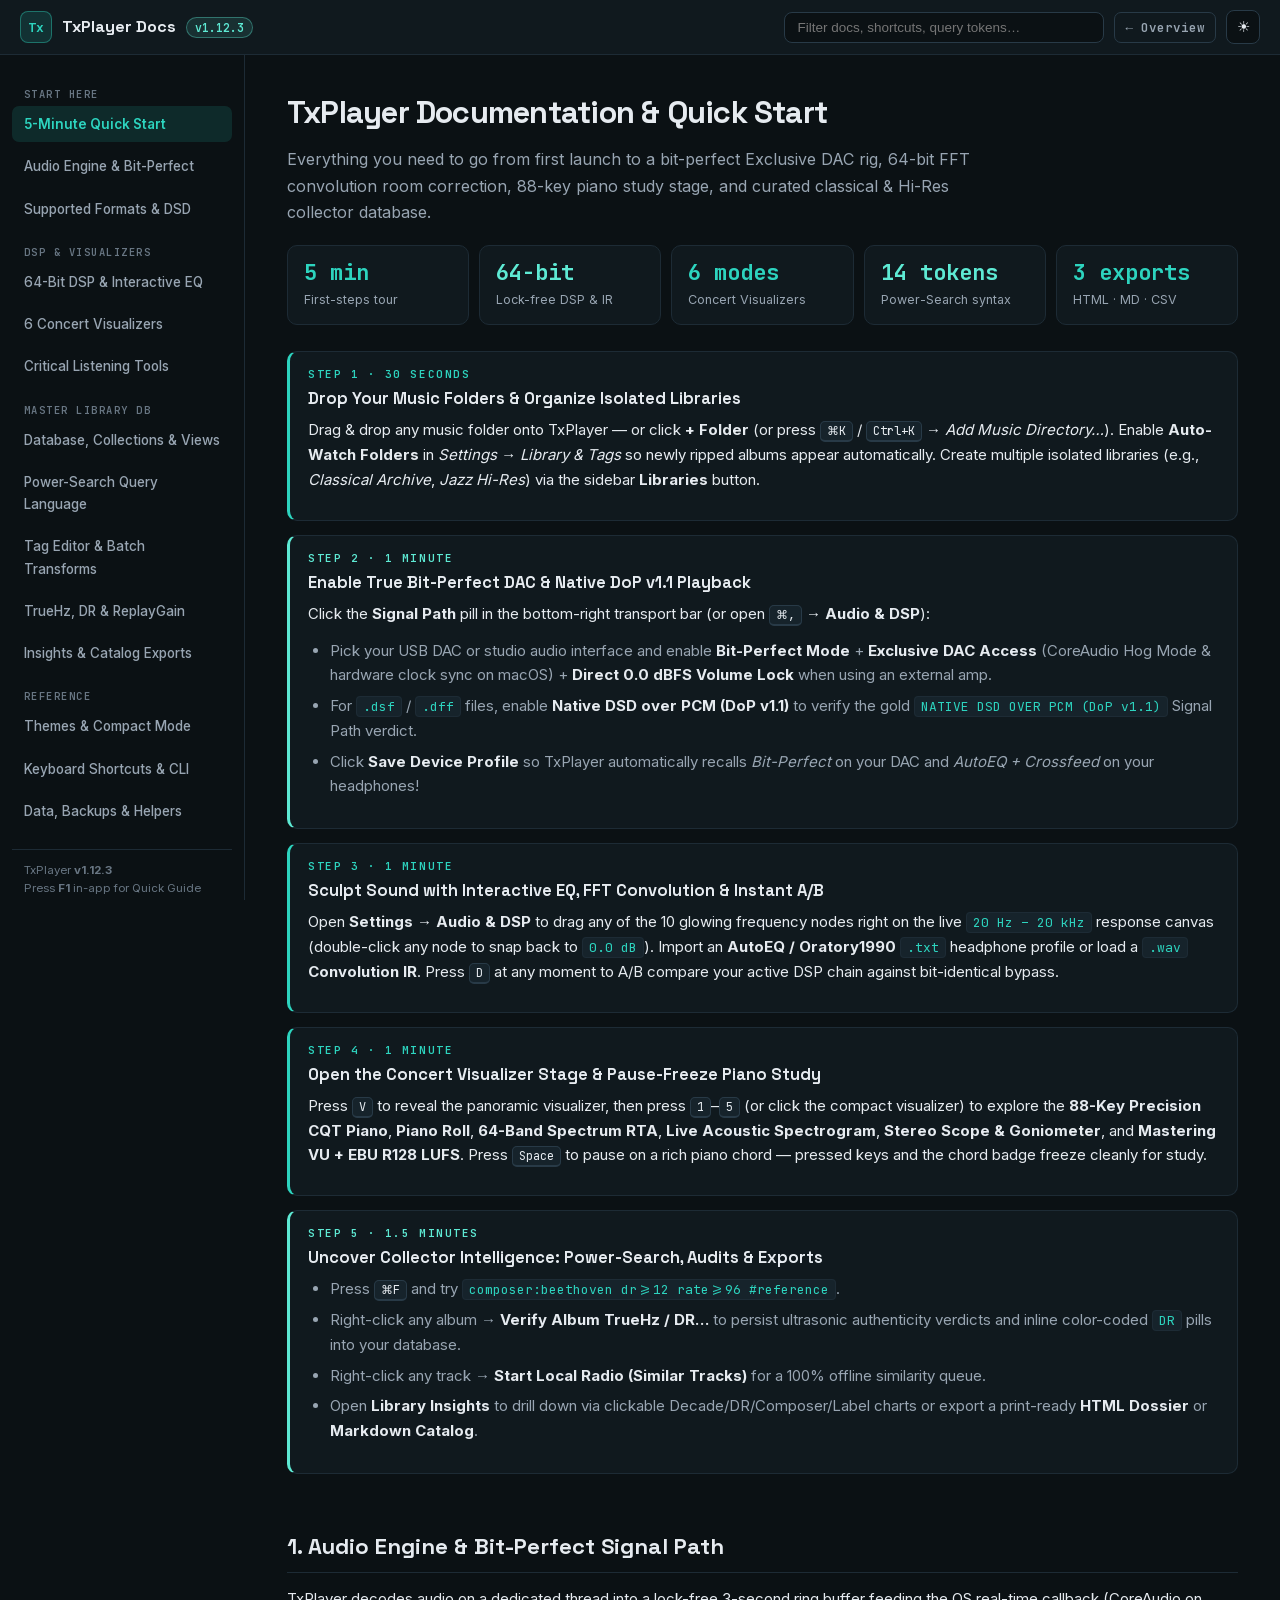
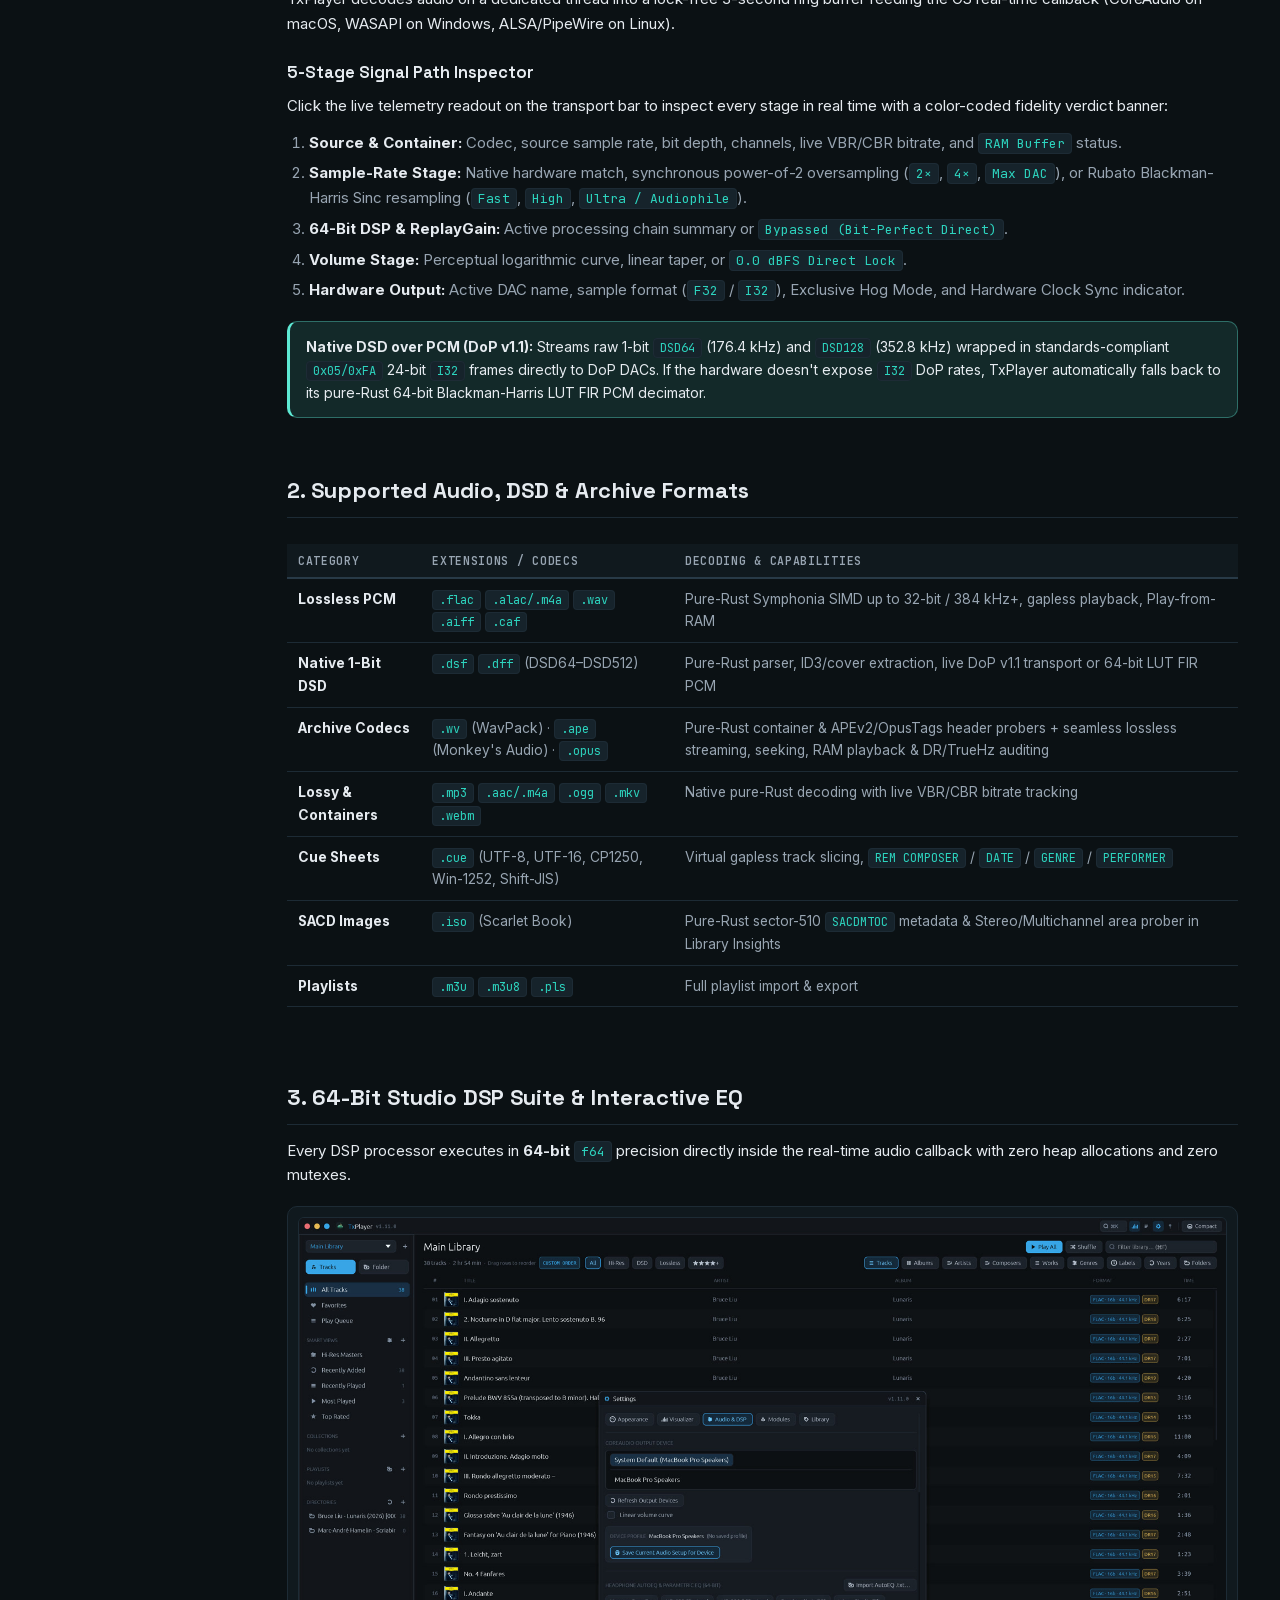
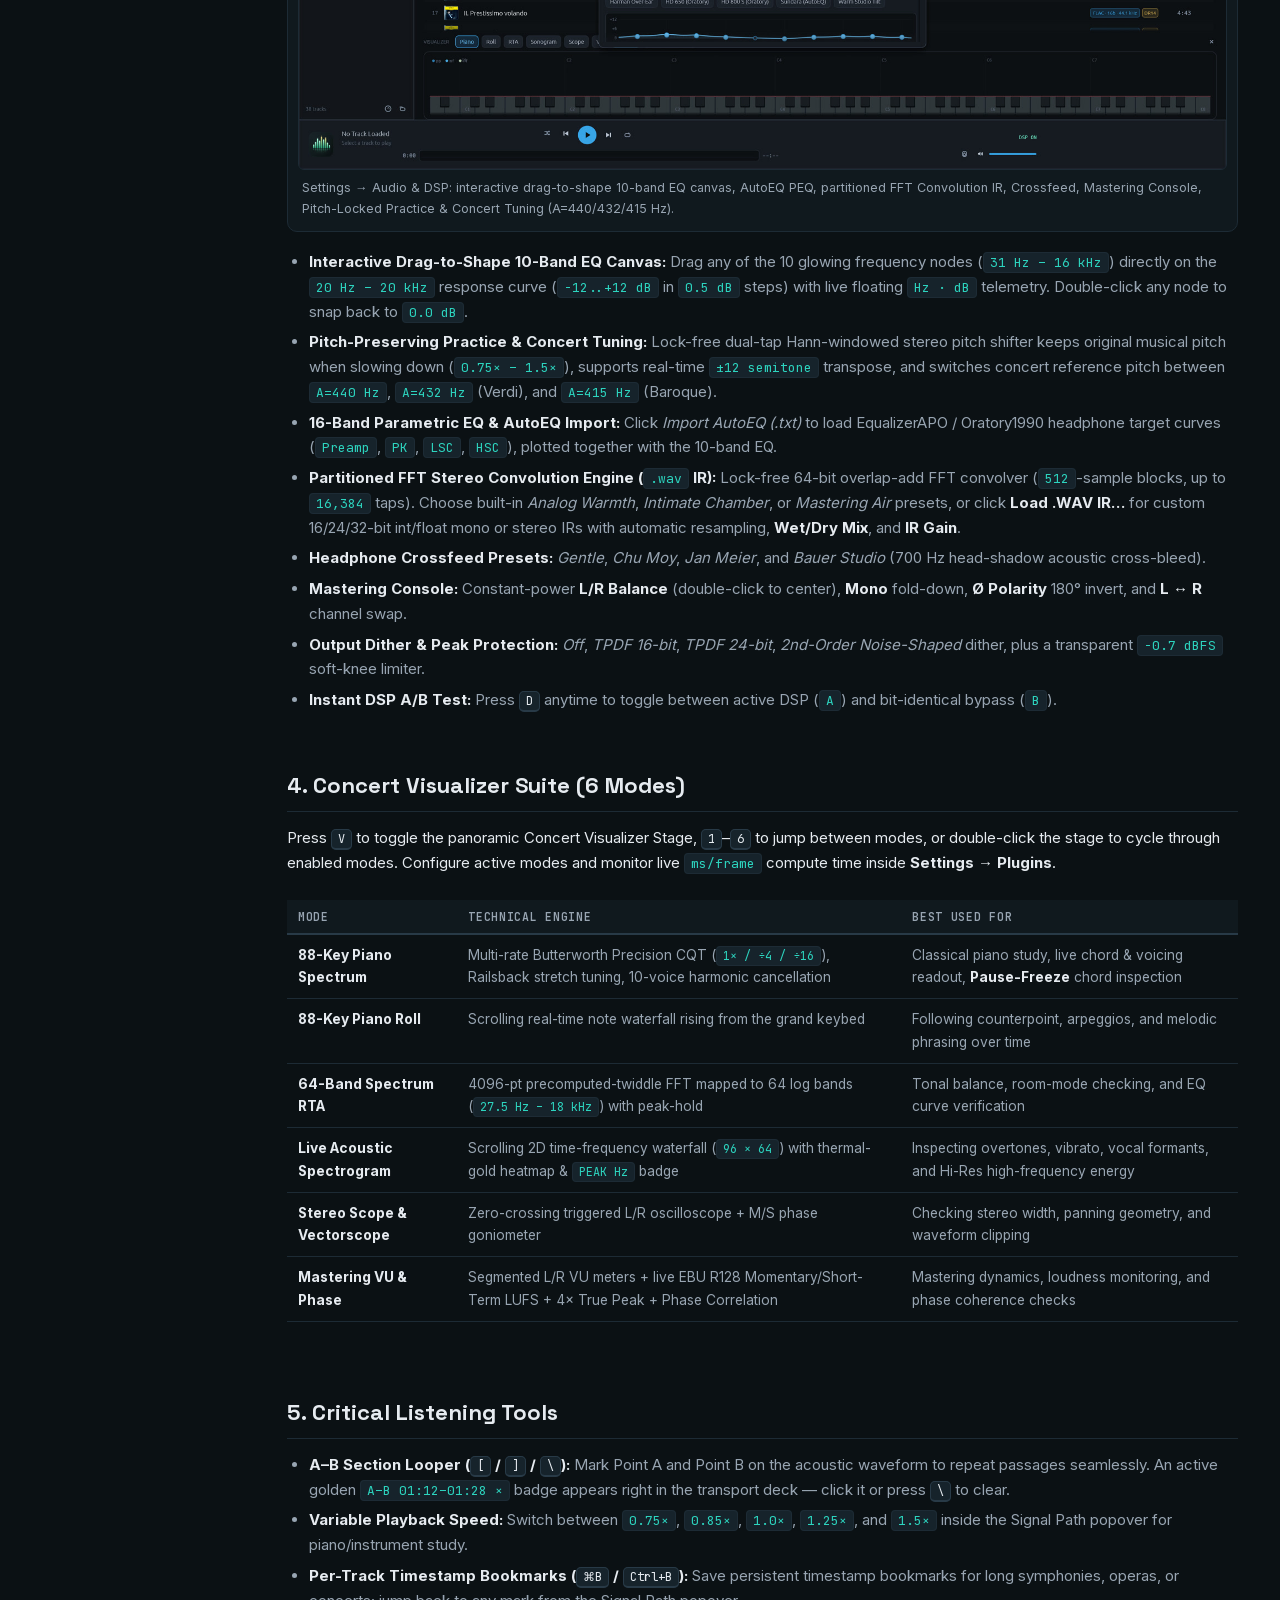
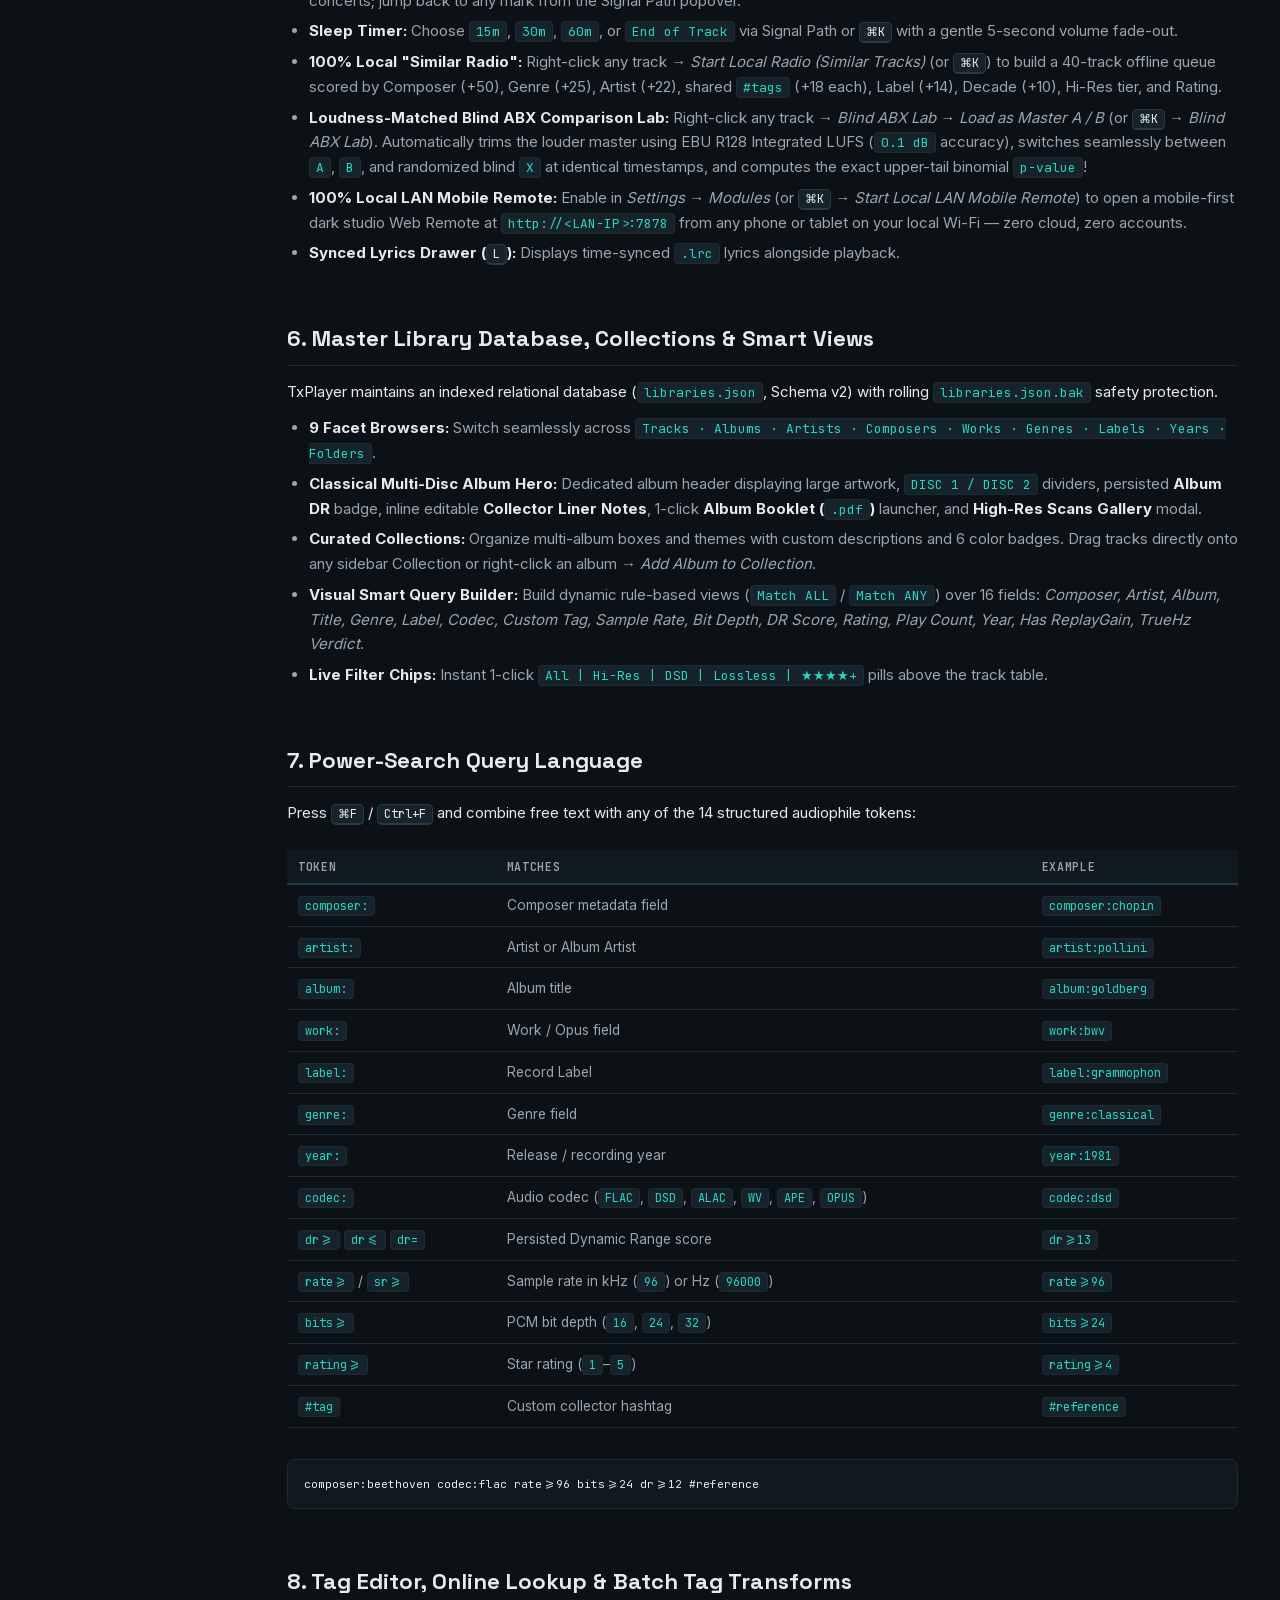
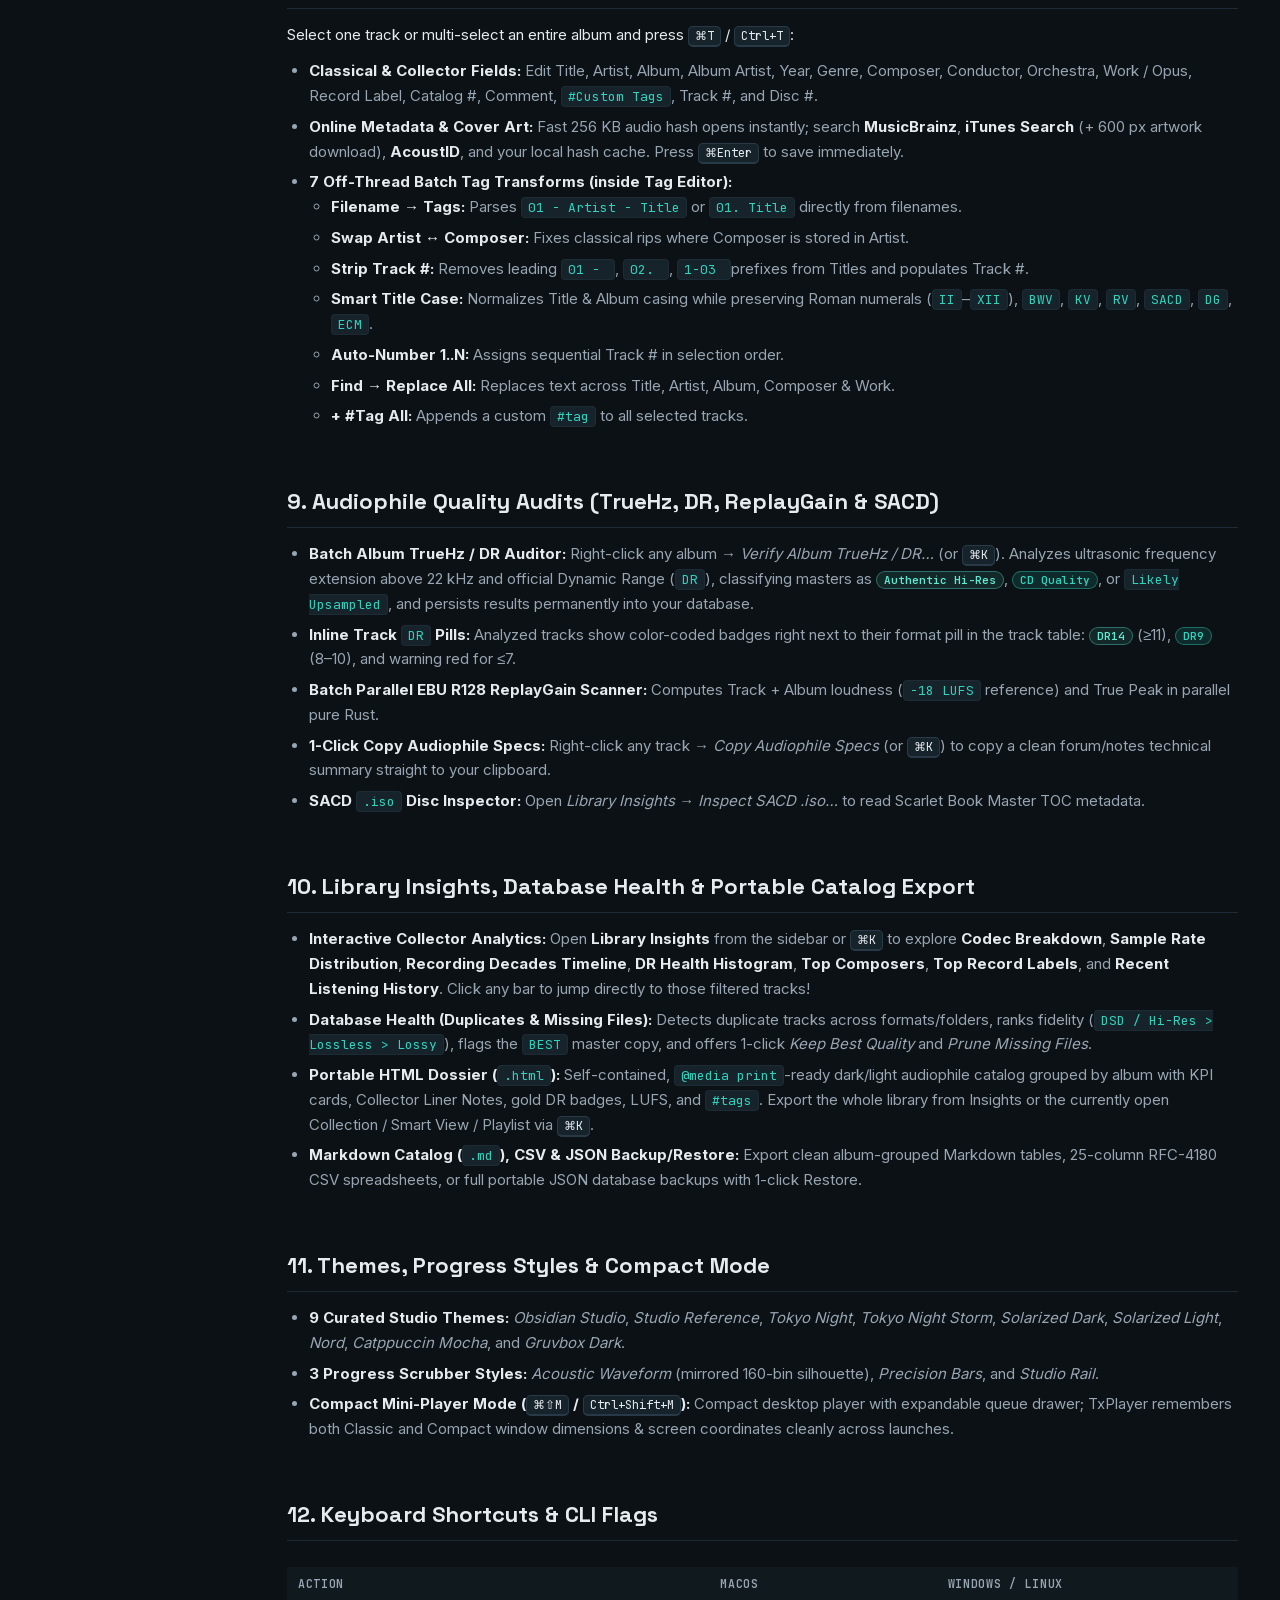
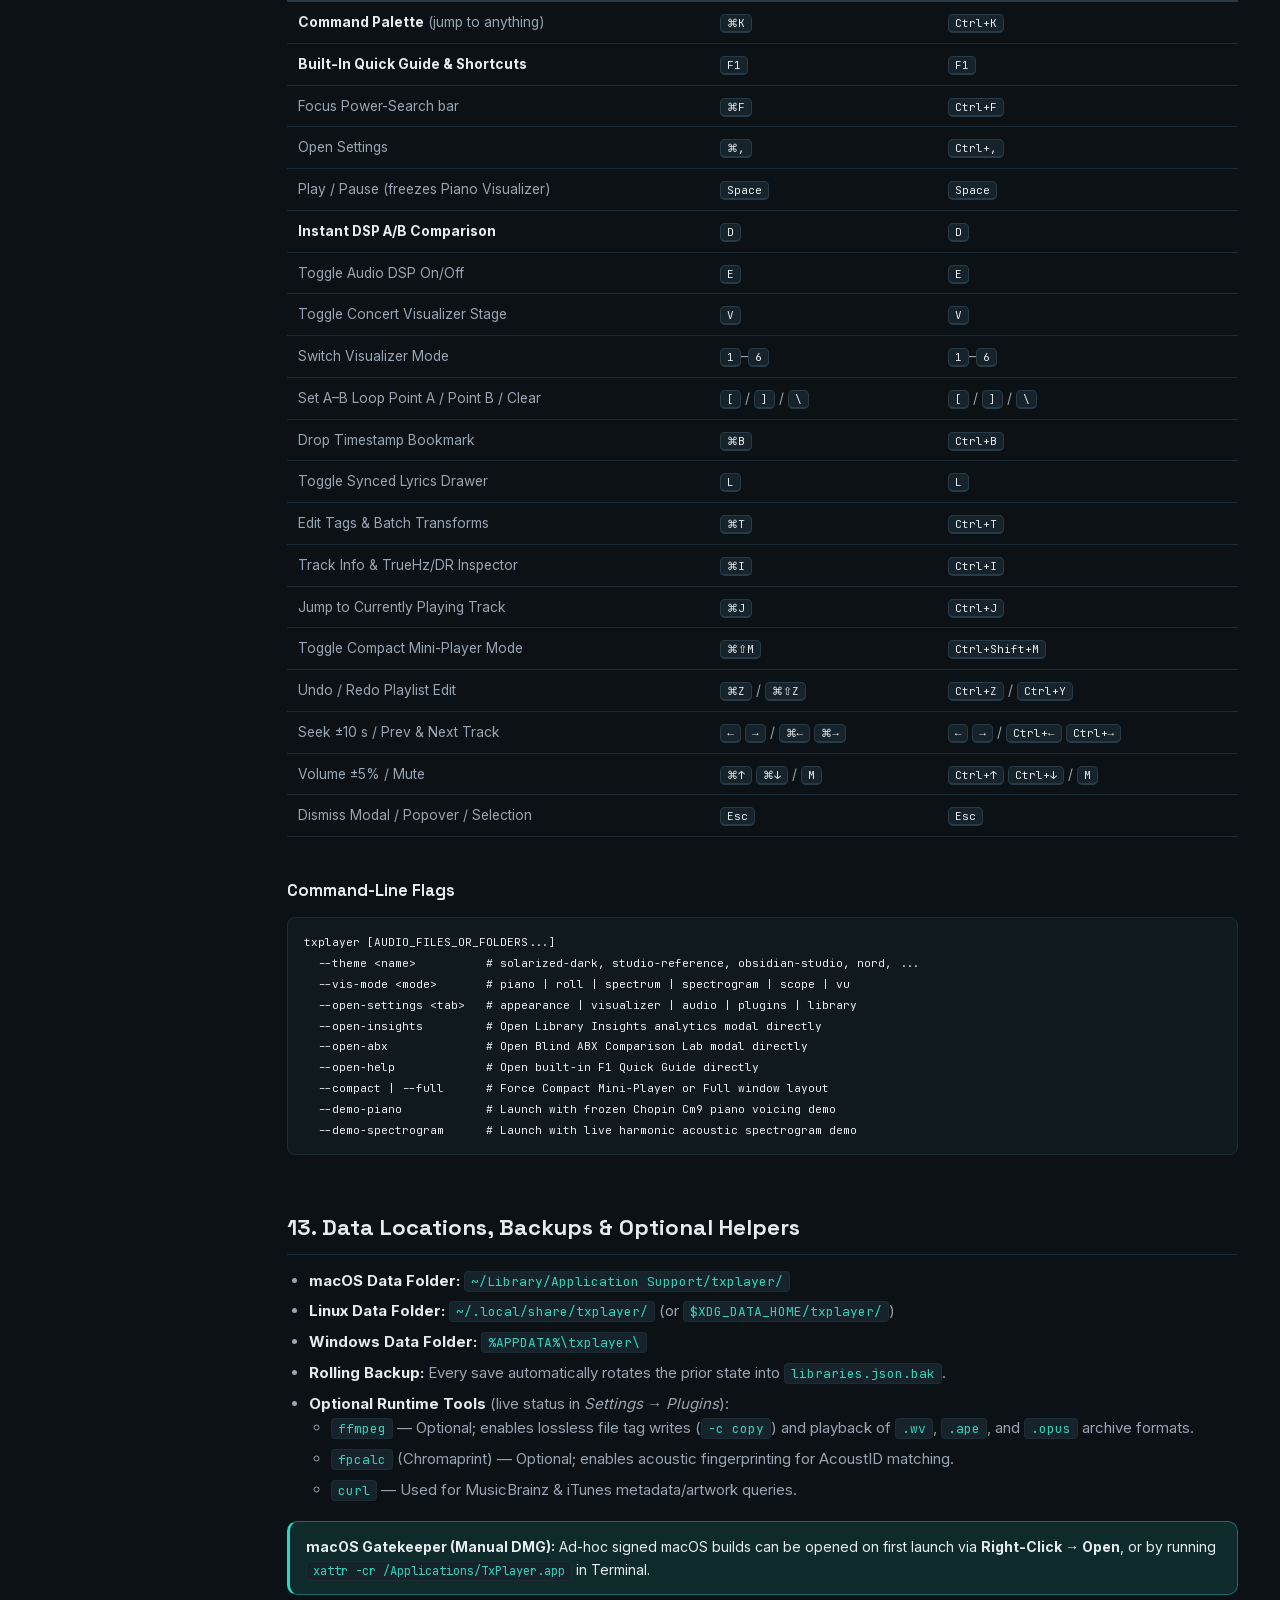
==== commit d0236943: "v1.12.3: fix DSD noise, portable Windows data & clean uninstall, native icons, half-stars & F12 debu" ====
--- a/web/docs/index.html
+++ b/web/docs/index.html
@@ -3,9 +3,9 @@
 <head>
 <meta charset="utf-8">
 <meta name="viewport" content="width=device-width, initial-scale=1">
-<title>TxPlayer Documentation &amp; Quick Start · v1.12.2</title>
+<title>TxPlayer Documentation &amp; Quick Start · v1.12.3</title>
 <link rel="icon" type="image/png" href="favicon.png">
-<meta name="description" content="Complete Quick Start, First Steps, and Technical Reference Manual for TxPlayer v1.12.2 — bit-perfect Rust audiophile player, 64-bit DSP &amp; FFT convolution, Pitch-Locked Practice, Blind ABX Lab, LAN Mobile Remote, 88-key piano visualizer, and master library database.">
+<meta name="description" content="Complete Quick Start, First Steps, and Technical Reference Manual for TxPlayer v1.12.3 — bit-perfect Rust audiophile player, 64-bit DSP &amp; FFT convolution, Pitch-Locked Practice, Blind ABX Lab, LAN Mobile Remote, 88-key piano visualizer, and master library database.">
 <style>
 @font-face { font-family:'Space Grotesk'; src:url('../fonts/space-grotesk.woff2') format('woff2'); font-weight:300 700; font-display:swap; }
 @font-face { font-family:'Inter'; src:url('../fonts/inter.woff2') format('woff2'); font-weight:100 900; font-display:swap; }
@@ -123,7 +123,7 @@
   <a class="brand" href="../">
     <span class="logo">Tx</span>
     <span>TxPlayer Docs</span>
-    <span class="ver-badge">v1.12.2</span>
+    <span class="ver-badge">v1.12.3</span>
   </a>
   <div class="top-actions">
     <input class="global-search" id="docSearch" type="search" placeholder="Filter docs, shortcuts, query tokens…" aria-label="Filter documentation sections">
@@ -161,7 +161,7 @@
       <li><a href="#troubleshooting">Data, Backups &amp; Helpers</a></li>
     </ul>
     <div class="nav-foot">
-      TxPlayer <strong>v1.12.2</strong><br>
+      TxPlayer <strong>v1.12.3</strong><br>
       Press <strong>F1</strong> in-app for Quick Guide<br>
       <a href="../">tuxie.eu/txplayer</a>
     </div>
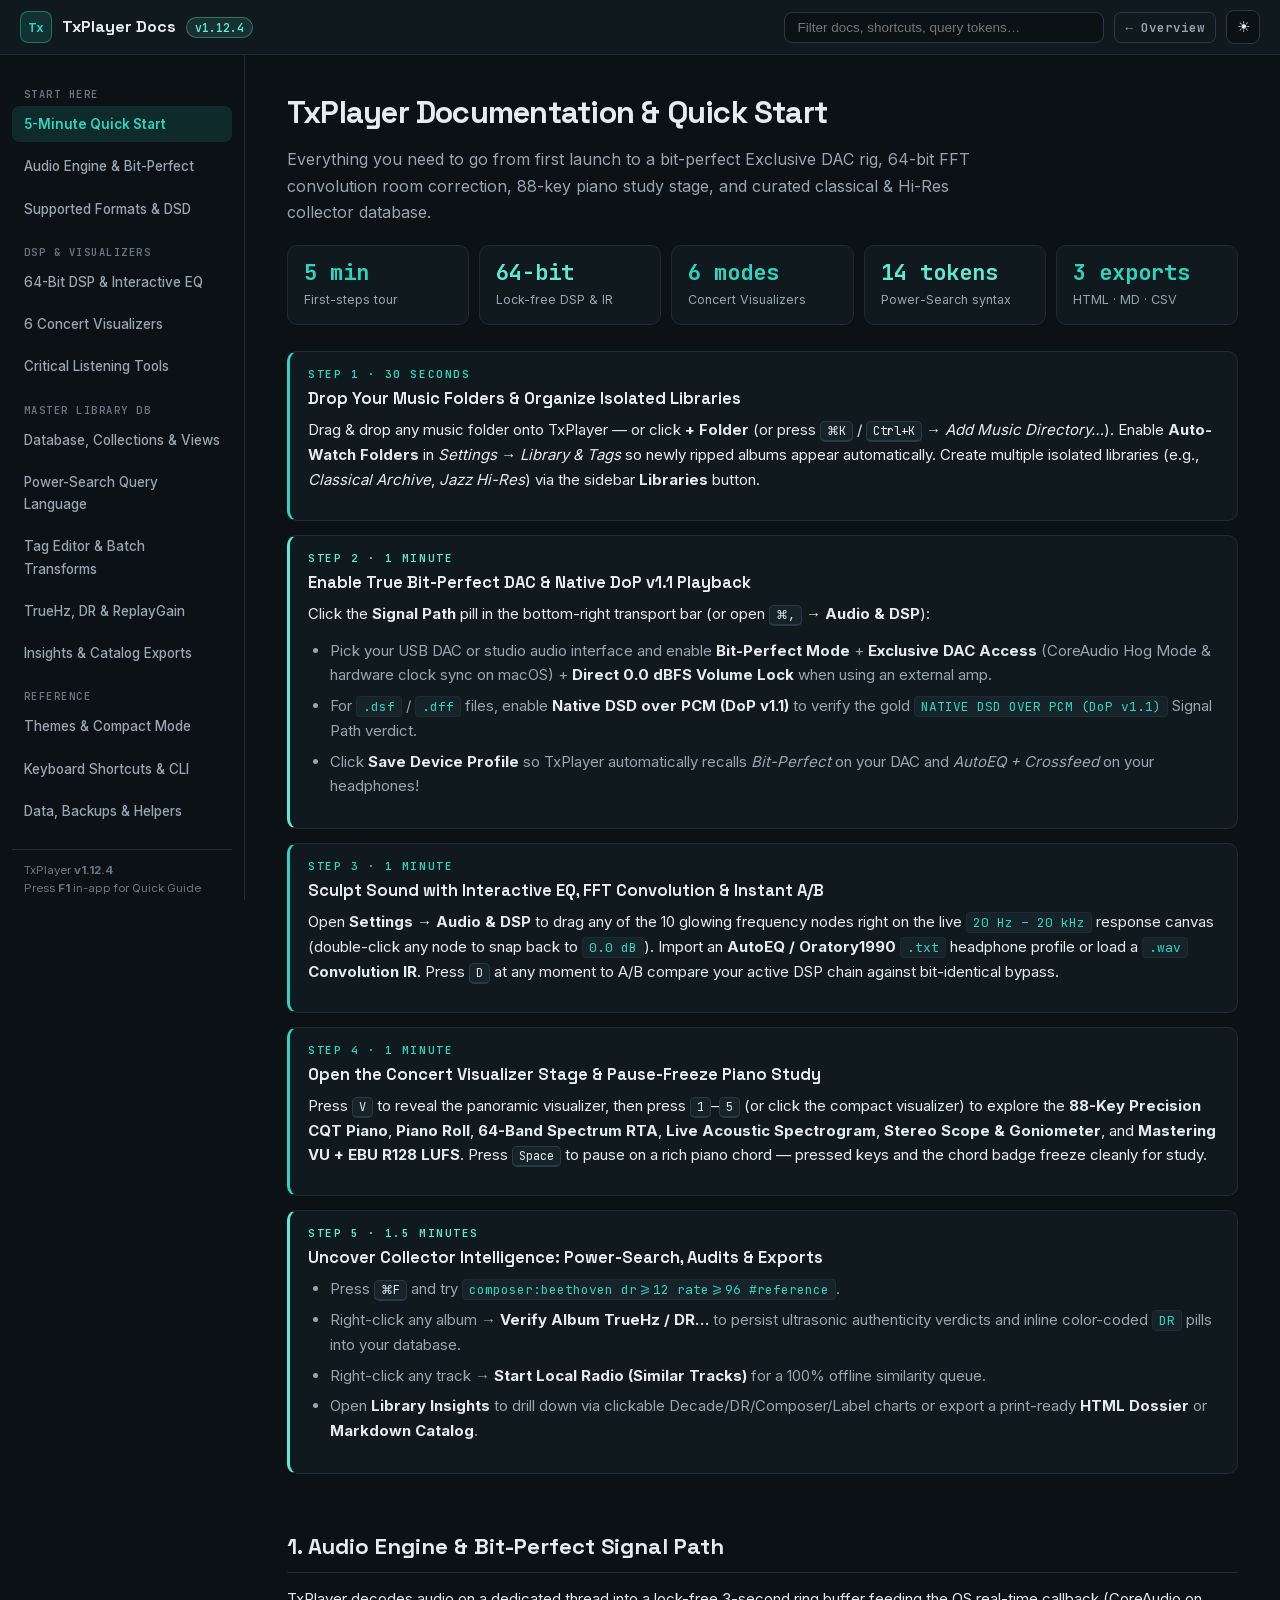
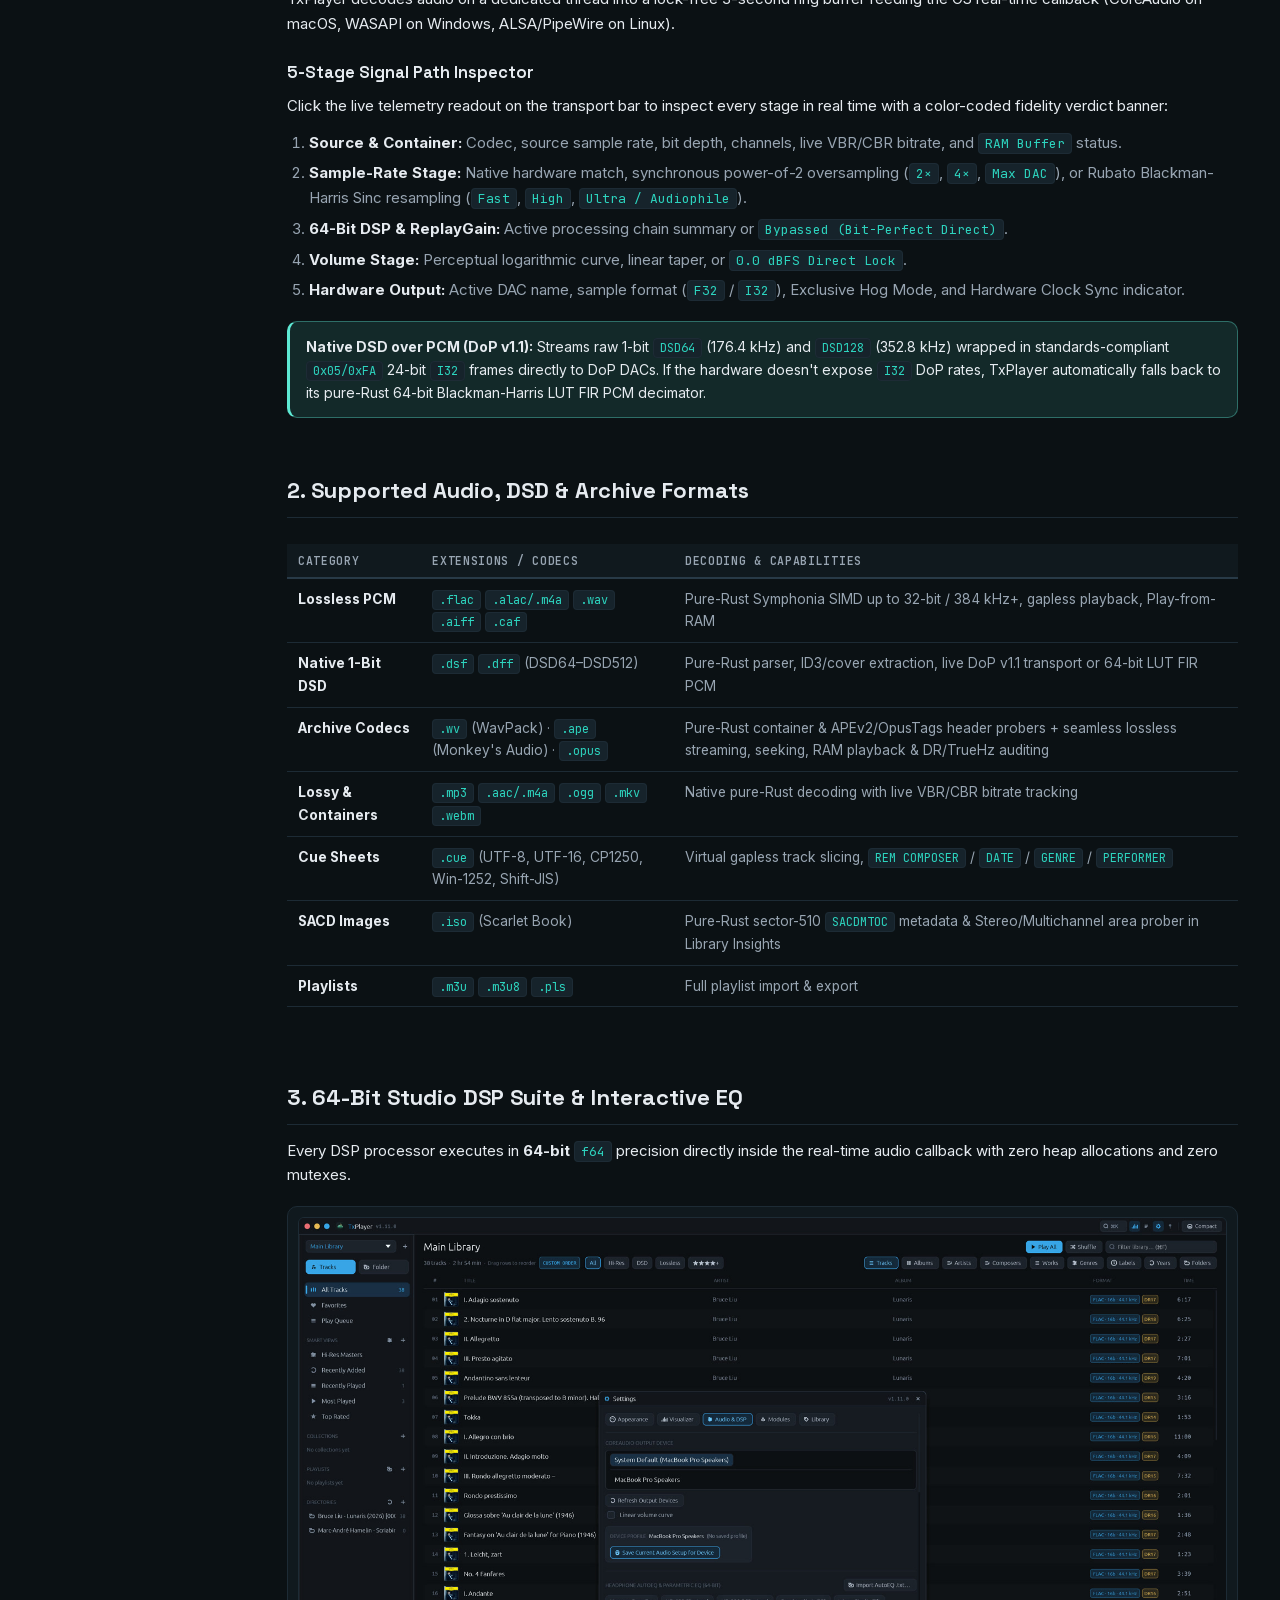
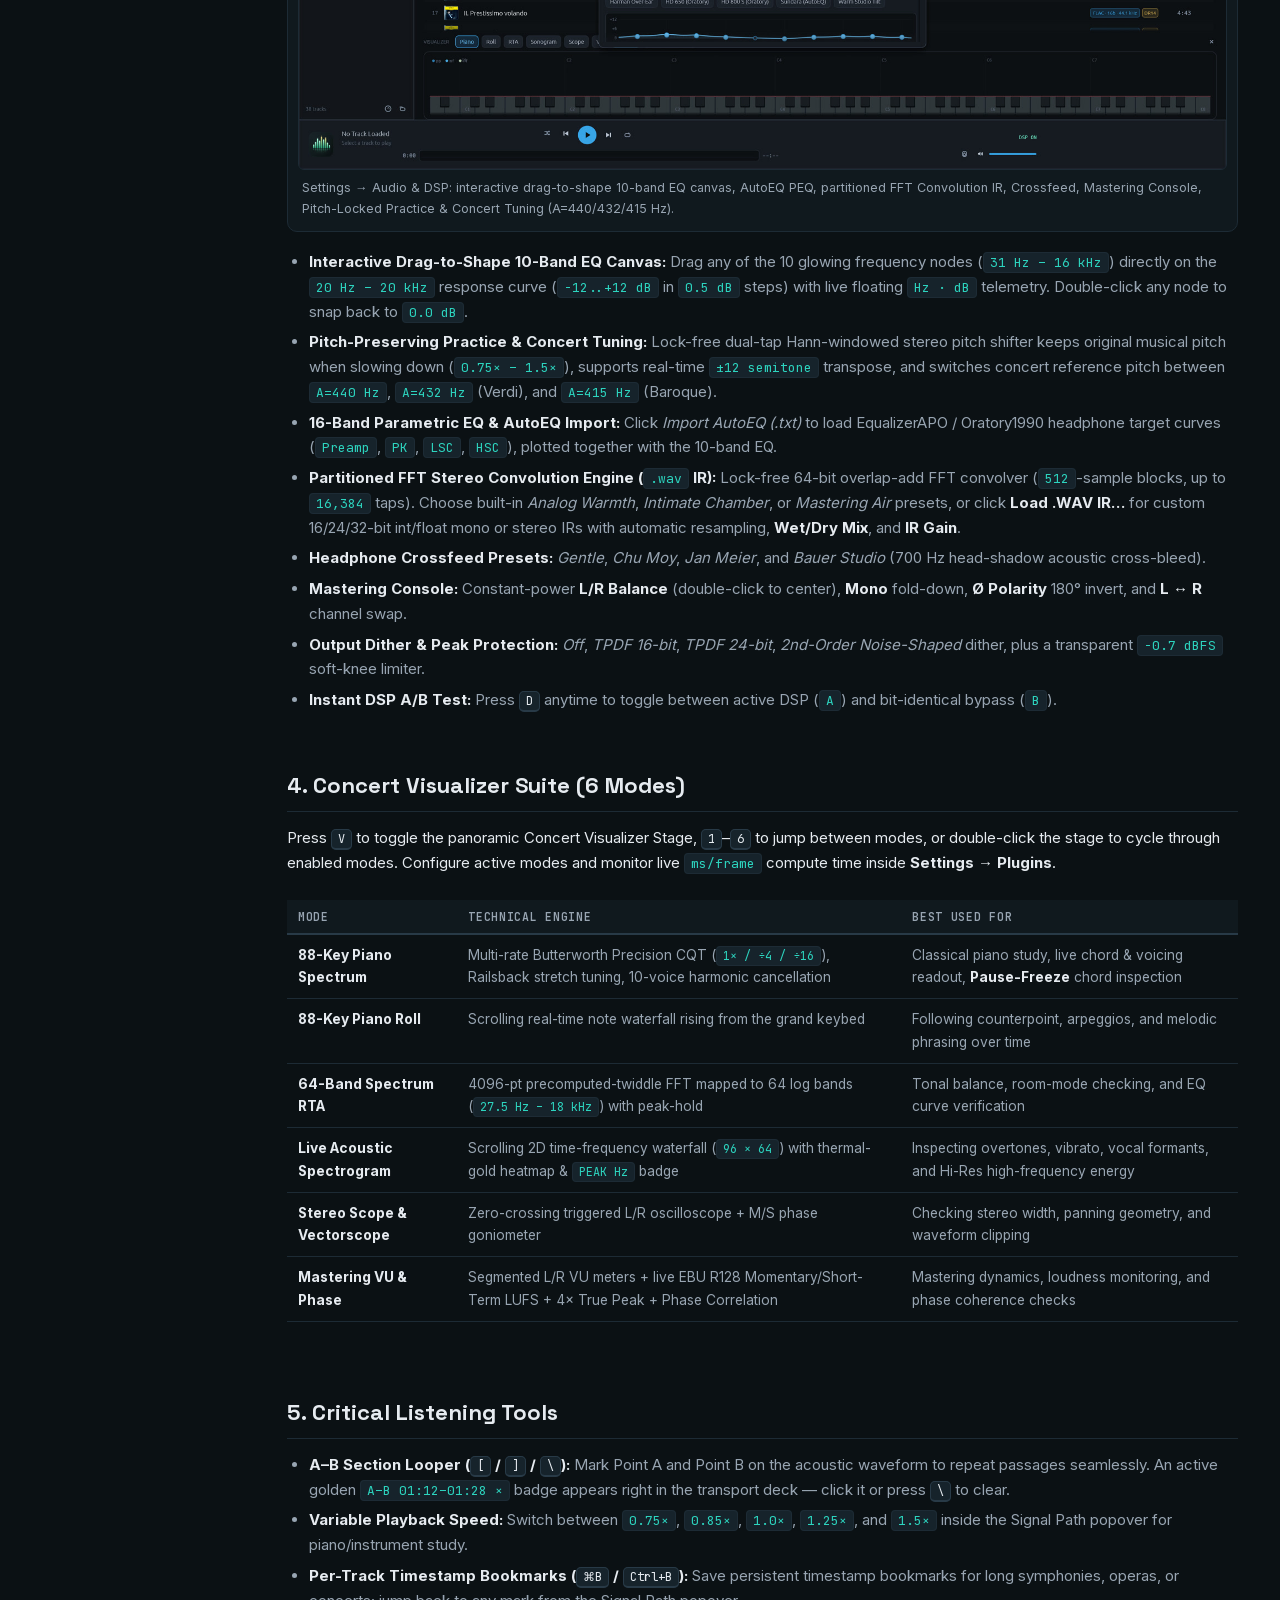
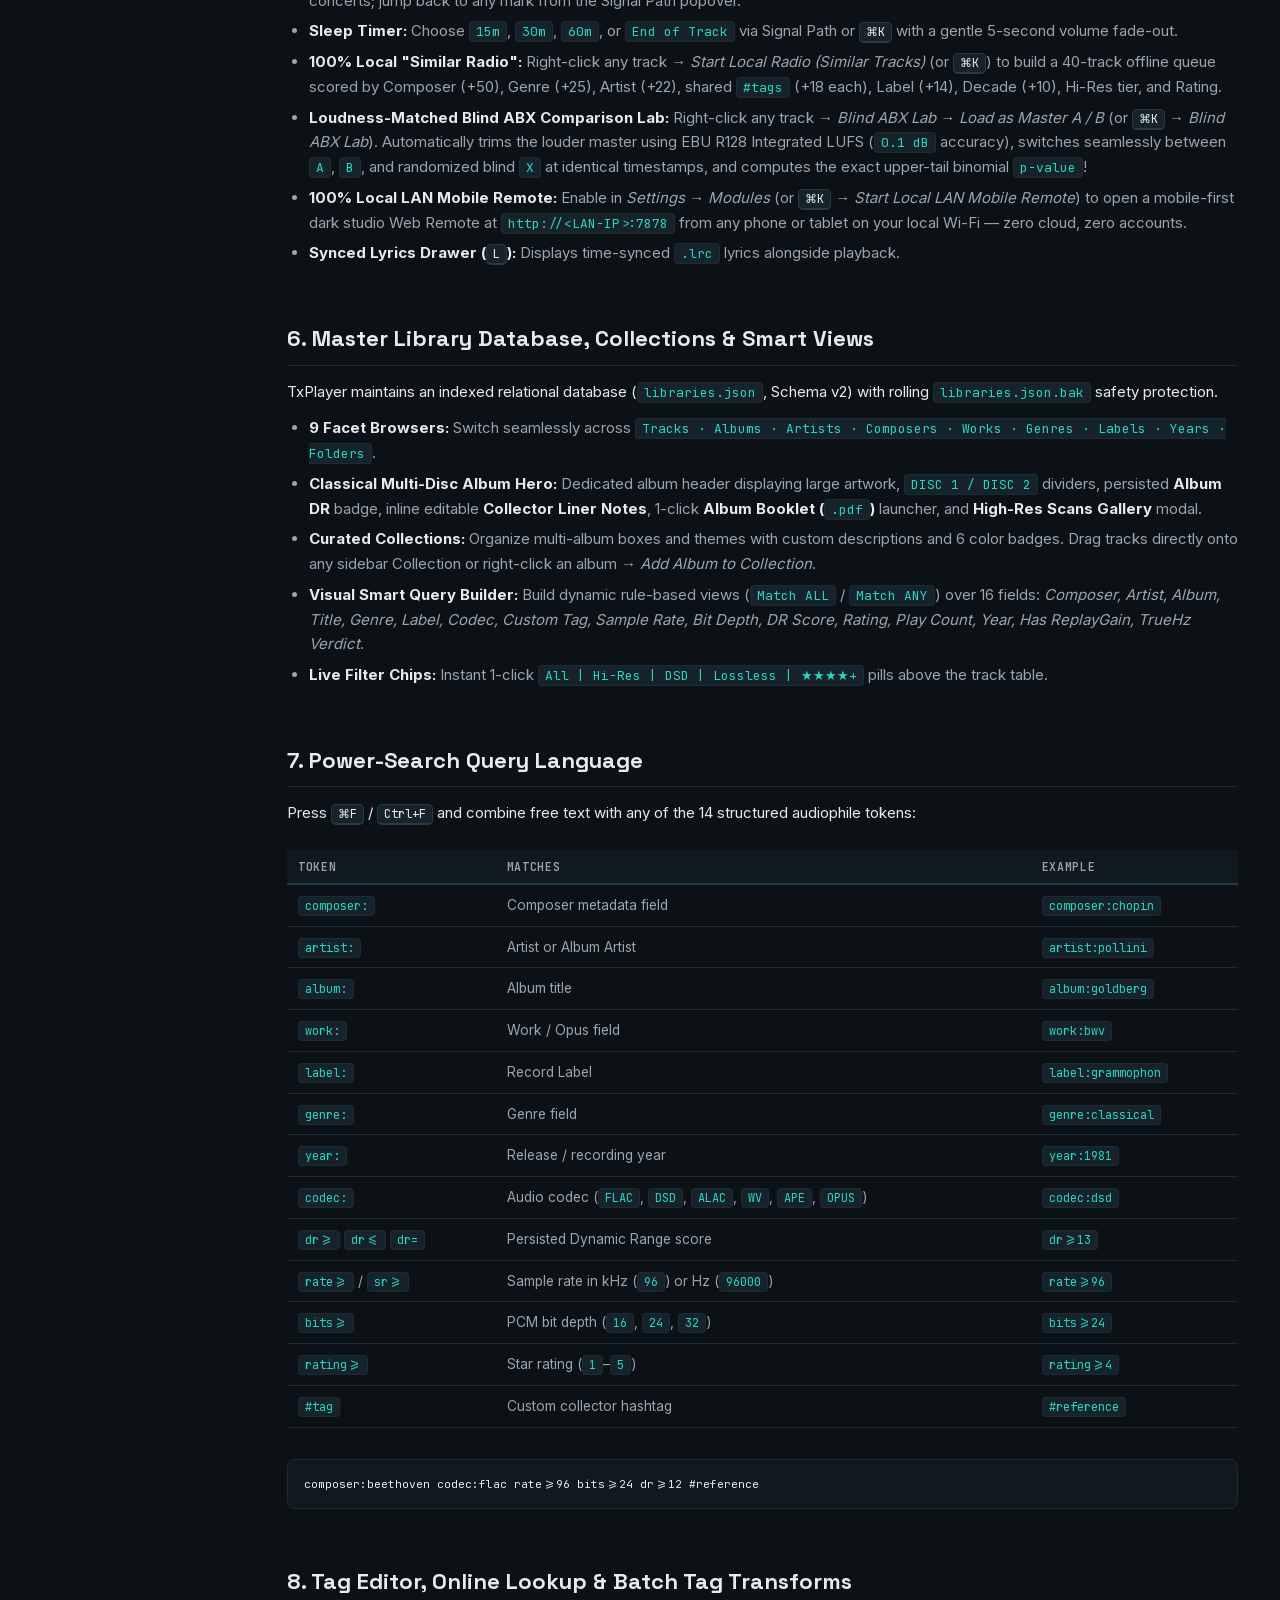
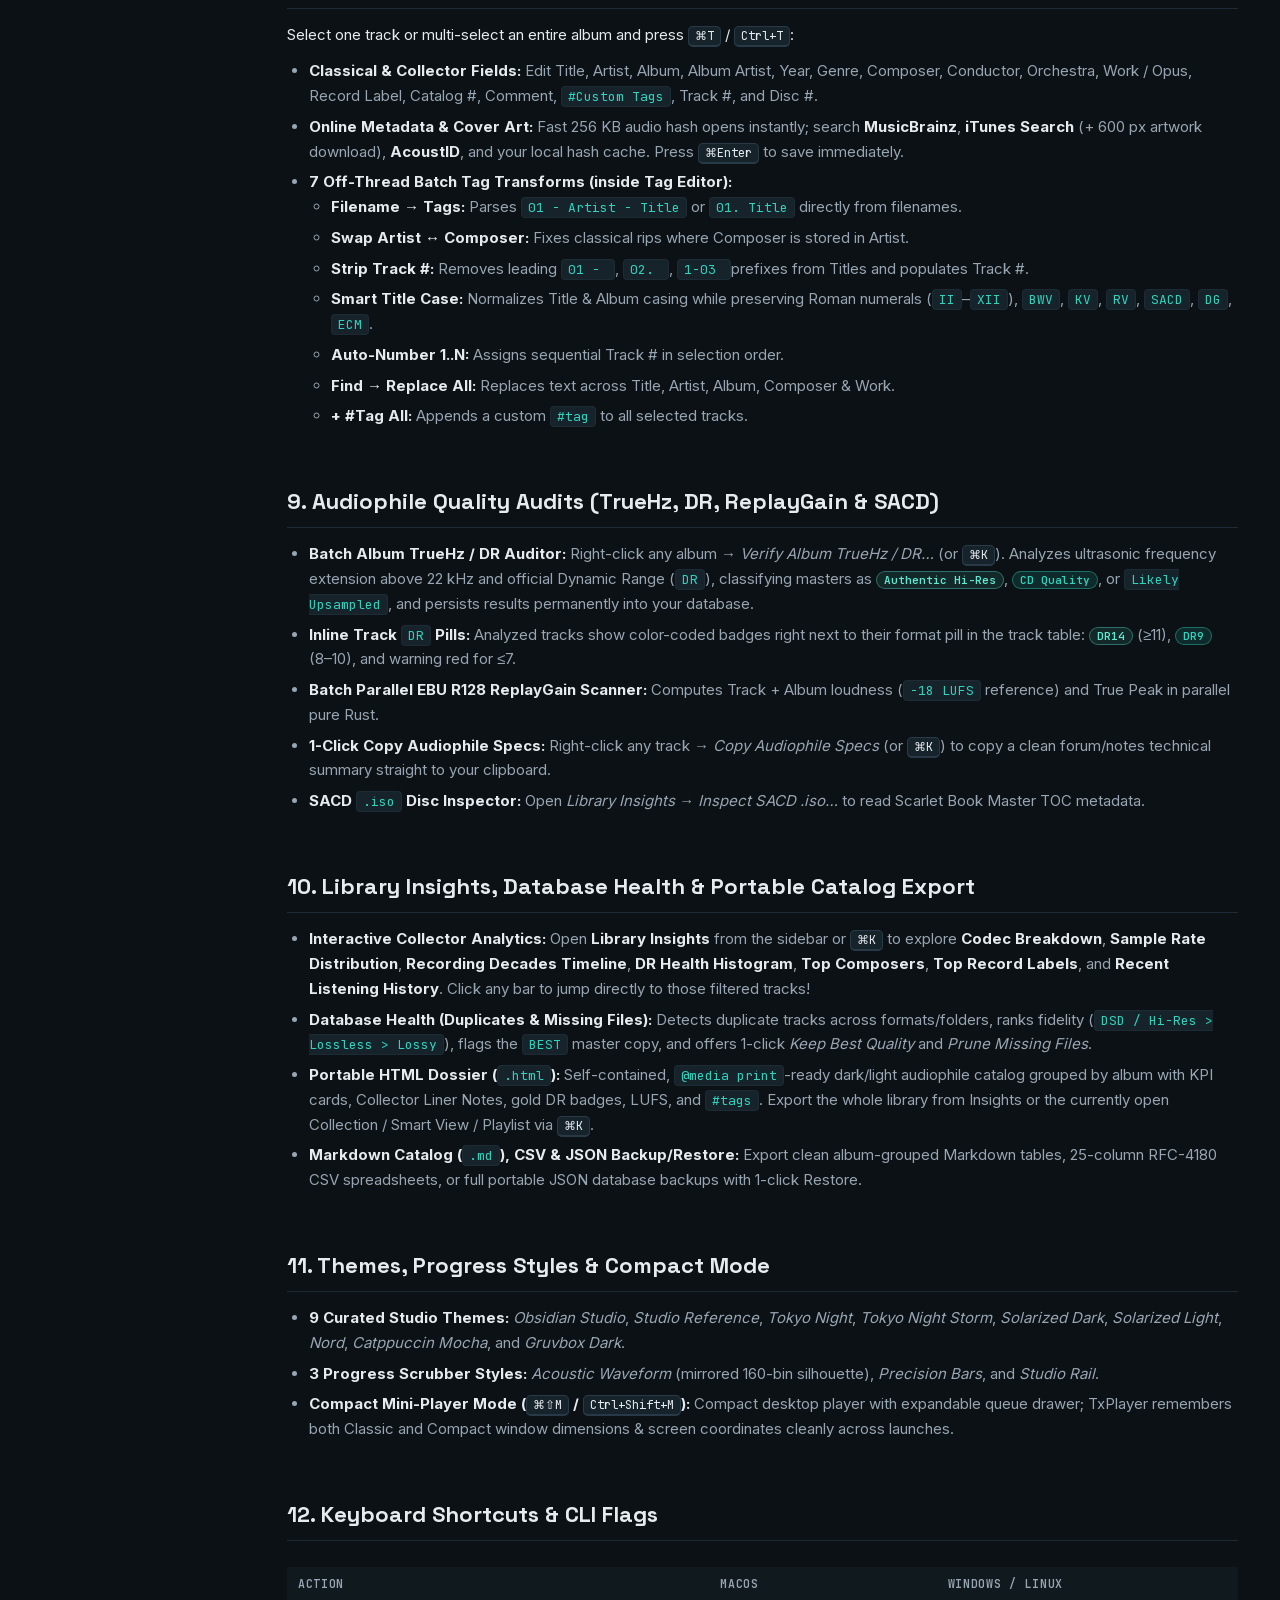
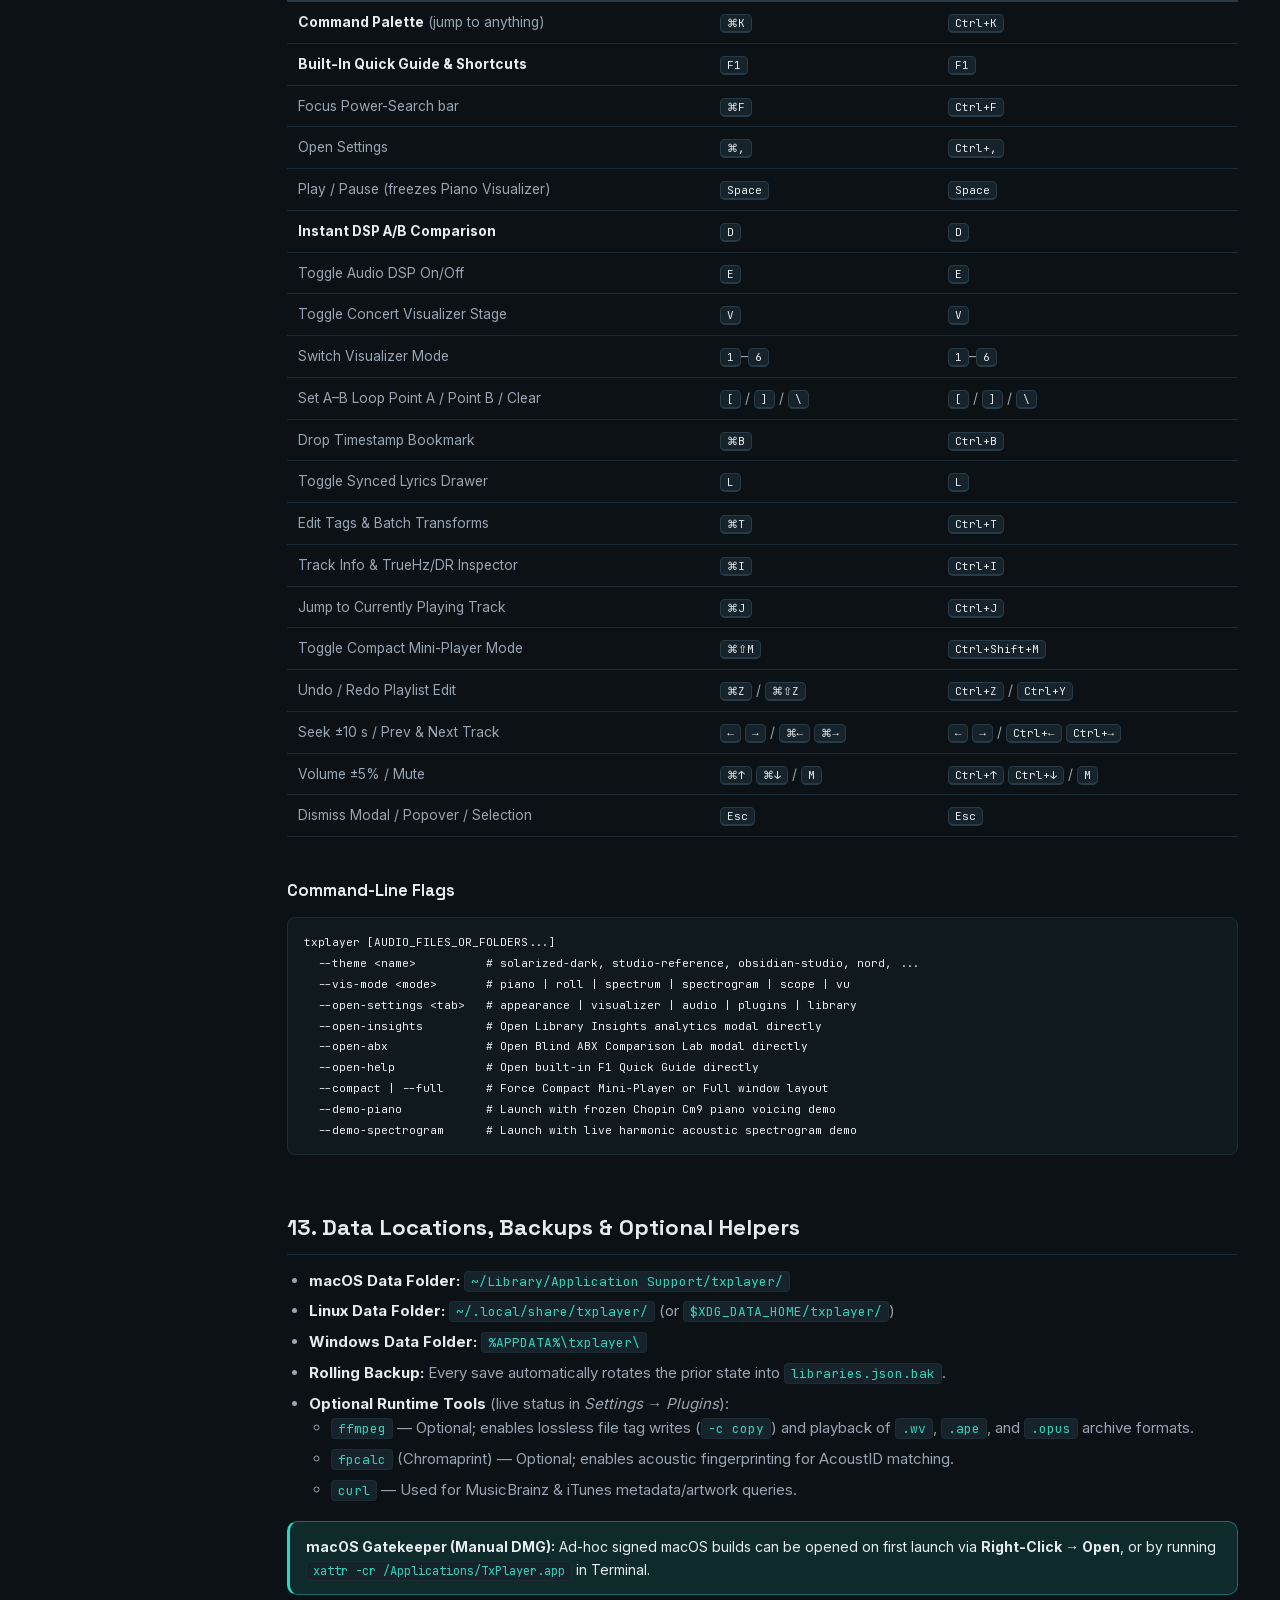
==== commit 4fd6d6c9: "v1.12.4: instant async RAM buffering + next-track preload & crossfade, session view restore, 1440p b" ====
--- a/web/docs/index.html
+++ b/web/docs/index.html
@@ -3,9 +3,9 @@
 <head>
 <meta charset="utf-8">
 <meta name="viewport" content="width=device-width, initial-scale=1">
-<title>TxPlayer Documentation &amp; Quick Start · v1.12.3</title>
+<title>TxPlayer Documentation &amp; Quick Start · v1.12.4</title>
 <link rel="icon" type="image/png" href="favicon.png">
-<meta name="description" content="Complete Quick Start, First Steps, and Technical Reference Manual for TxPlayer v1.12.3 — bit-perfect Rust audiophile player, 64-bit DSP &amp; FFT convolution, Pitch-Locked Practice, Blind ABX Lab, LAN Mobile Remote, 88-key piano visualizer, and master library database.">
+<meta name="description" content="Complete Quick Start, First Steps, and Technical Reference Manual for TxPlayer v1.12.4 — bit-perfect Rust audiophile player, 64-bit DSP &amp; FFT convolution, Pitch-Locked Practice, Blind ABX Lab, LAN Mobile Remote, 88-key piano visualizer, and master library database.">
 <style>
 @font-face { font-family:'Space Grotesk'; src:url('../fonts/space-grotesk.woff2') format('woff2'); font-weight:300 700; font-display:swap; }
 @font-face { font-family:'Inter'; src:url('../fonts/inter.woff2') format('woff2'); font-weight:100 900; font-display:swap; }
@@ -123,7 +123,7 @@
   <a class="brand" href="../">
     <span class="logo">Tx</span>
     <span>TxPlayer Docs</span>
-    <span class="ver-badge">v1.12.3</span>
+    <span class="ver-badge">v1.12.4</span>
   </a>
   <div class="top-actions">
     <input class="global-search" id="docSearch" type="search" placeholder="Filter docs, shortcuts, query tokens…" aria-label="Filter documentation sections">
@@ -161,7 +161,7 @@
       <li><a href="#troubleshooting">Data, Backups &amp; Helpers</a></li>
     </ul>
     <div class="nav-foot">
-      TxPlayer <strong>v1.12.3</strong><br>
+      TxPlayer <strong>v1.12.4</strong><br>
       Press <strong>F1</strong> in-app for Quick Guide<br>
       <a href="../">tuxie.eu/txplayer</a>
     </div>
